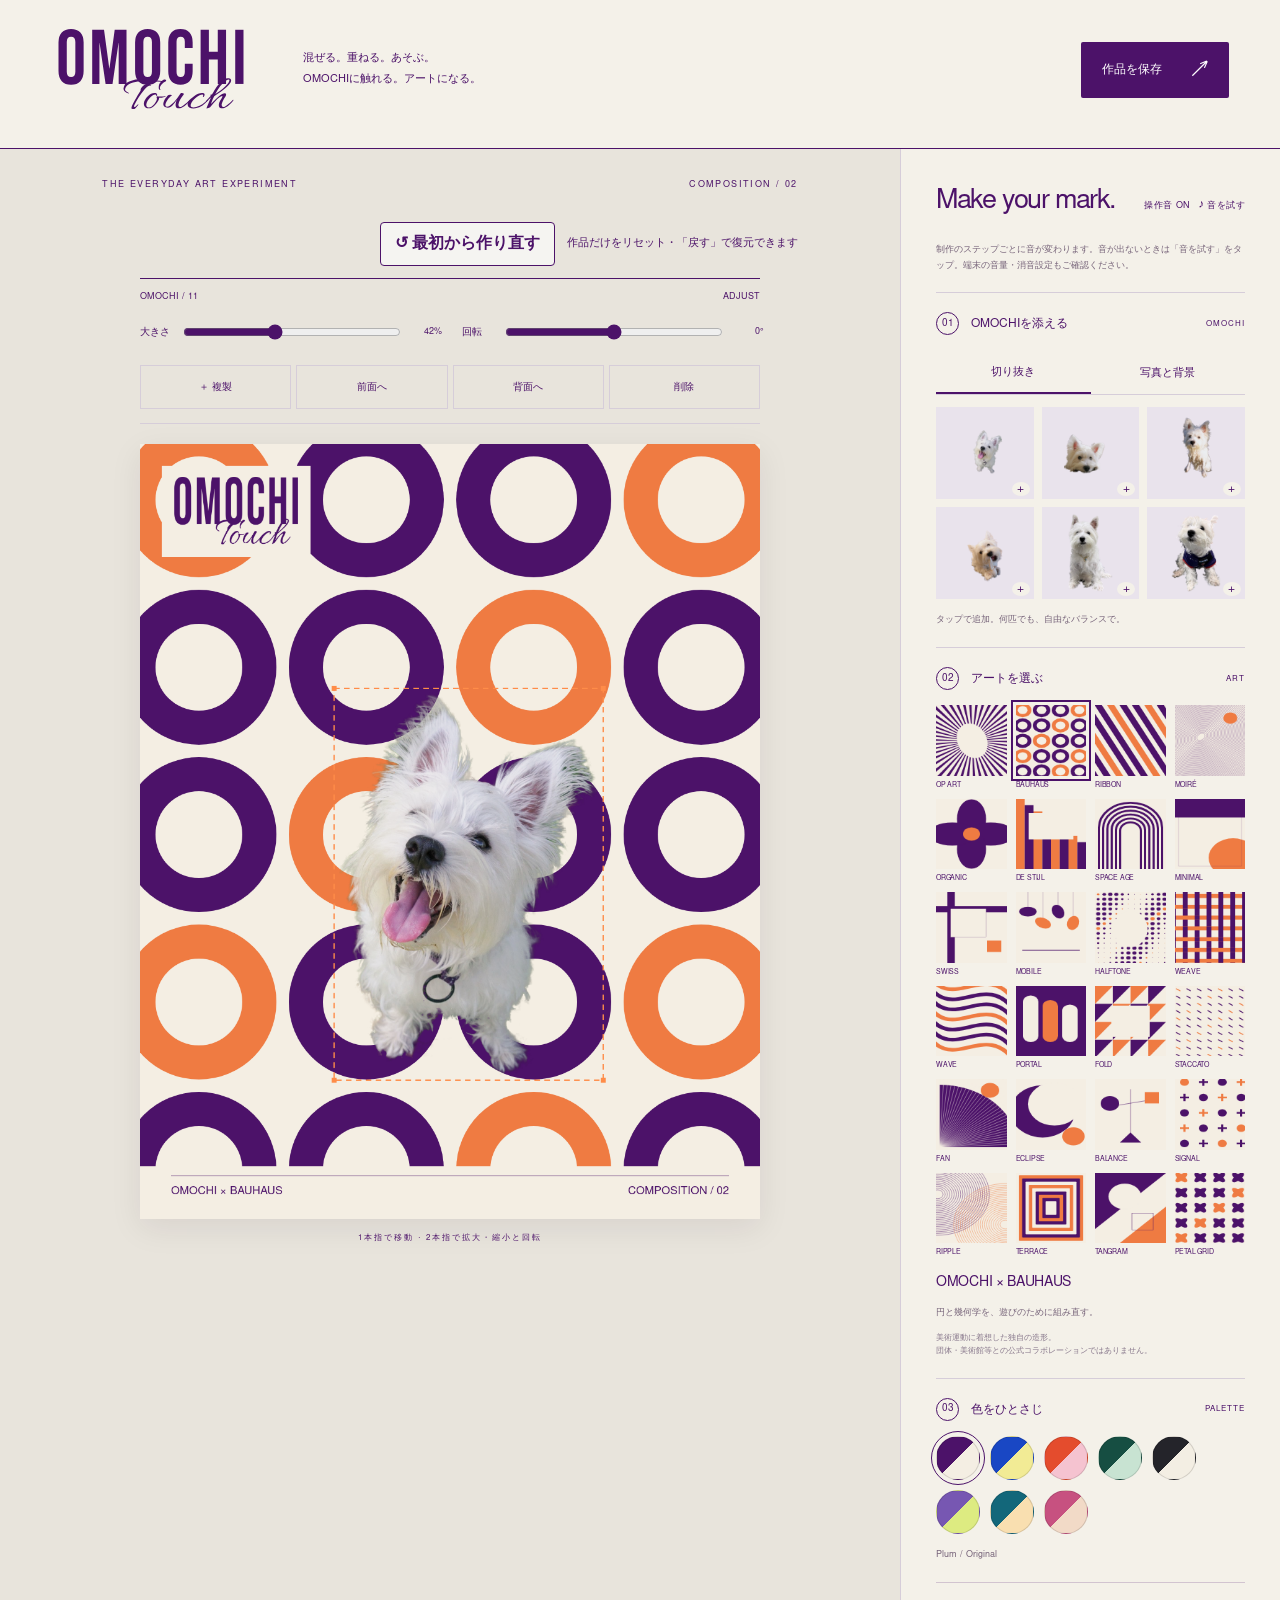
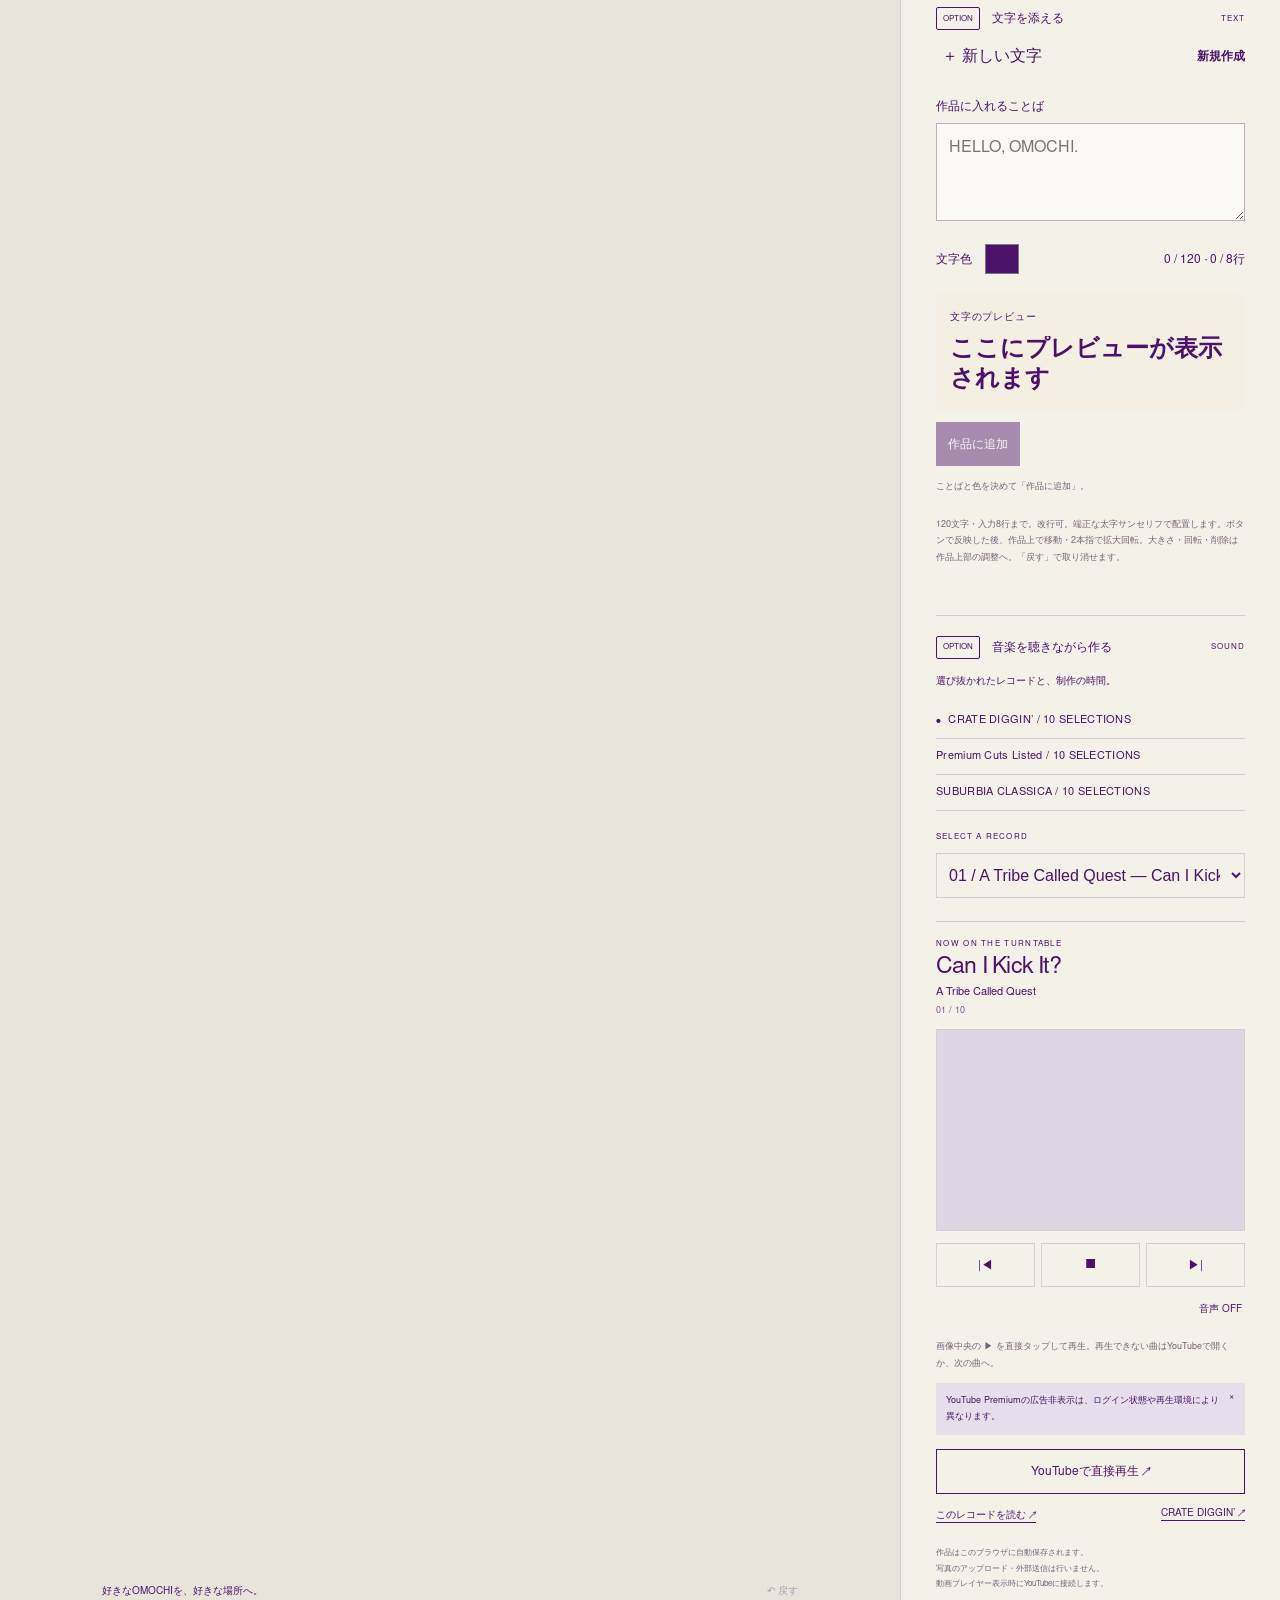
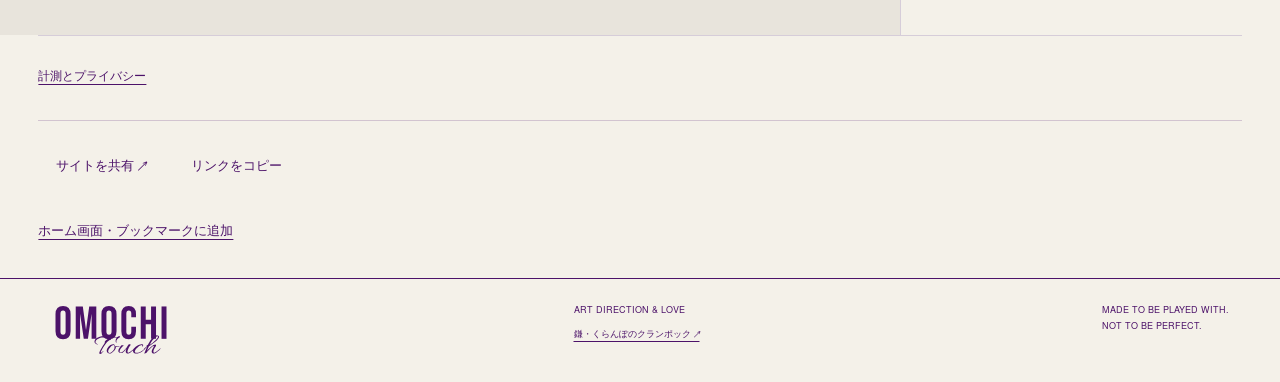
==== index.html @ 7318ca6c "Place clear start-over control above artwork" ====
<!doctype html><html lang="ja"><head><meta charset="utf-8"><meta name="viewport" content="width=device-width,initial-scale=1,viewport-fit=cover"><meta name="theme-color" content="#4c1269"><title>OMOCHI TOUCH — Art Playground</title><link rel="stylesheet" href="style.css?v=20261029-13"><meta http-equiv="Content-Security-Policy" content="default-src 'self'; script-src 'self' https://www.googletagmanager.com 'sha256-NSGlzN2W3Wq0DNOh8aGBcByuylBwPAxn8Xz3Bgryjug='; style-src 'self' 'unsafe-inline'; img-src 'self' data: blob: https://*.google-analytics.com https://*.googletagmanager.com; font-src 'self'; frame-src https://www.youtube-nocookie.com https://www.youtube.com; connect-src 'self' https://*.google-analytics.com https://*.analytics.google.com https://*.googletagmanager.com; object-src 'none'; base-uri 'self'; form-action 'none'"><meta name="description" content="白いウェスティ、OMOCHIとつくるアート。24の造形と8つの配色、写真と音楽を自由に重ねるインタラクティブな遊び場。"><link rel="canonical" href="https://djnaoyaman.github.io/omochi-touch/"><meta name="robots" content="index,follow"><meta name="referrer" content="strict-origin-when-cross-origin"><meta property="og:type" content="website"><meta property="og:locale" content="ja_JP"><meta property="og:site_name" content="OMOCHI TOUCH"><meta property="og:title" content="OMOCHI TOUCH — 写真と色と音で遊ぶ"><meta property="og:description" content="白いウェスティ、OMOCHIとつくるアート。24の造形と8つの配色、写真と音楽を自由に重ねるインタラクティブな遊び場。"><meta property="og:url" content="https://djnaoyaman.github.io/omochi-touch/"><meta property="og:image" content="https://djnaoyaman.github.io/omochi-touch/assets/ogp-wordmark.png"><meta property="og:image:width" content="1200"><meta property="og:image:height" content="630"><meta property="og:image:type" content="image/png"><meta property="og:image:alt" content="紫のアートと白いウェスティOMOCHI。OMOCHI TOUCH"><meta name="twitter:card" content="summary_large_image"><meta name="twitter:title" content="OMOCHI TOUCH"><meta name="twitter:description" content="白いウェスティ、OMOCHIとつくるアート。24の造形と8つの配色、写真と音楽を自由に重ねるインタラクティブな遊び場。"><meta name="twitter:image" content="https://djnaoyaman.github.io/omochi-touch/assets/ogp-wordmark.png"><meta name="twitter:image:alt" content="紫のアートと白いウェスティOMOCHI"><link rel="icon" href="assets/favicon.ico" sizes="any"><link rel="icon" href="assets/favicon.svg" type="image/svg+xml"><link rel="icon" href="assets/icon-32.png" sizes="32x32" type="image/png"><link rel="apple-touch-icon" href="assets/apple-touch-icon.png" sizes="180x180"><link rel="mask-icon" href="assets/safari-pinned-tab.svg" color="#4c1269"><link rel="manifest" href="site.webmanifest"><meta name="apple-mobile-web-app-title" content="OMOCHI"><link rel="stylesheet" href="launch.css?v=20261029-9"><script type="application/ld+json">{"@context": "https://schema.org", "@type": "WebApplication", "name": "OMOCHI TOUCH", "url": "https://djnaoyaman.github.io/omochi-touch/", "description": "白いウェスティ、OMOCHIとつくるアート。24の造形と8つの配色、写真と音楽を自由に重ねるインタラクティブな遊び場。", "applicationCategory": "DesignApplication", "operatingSystem": "Any", "inLanguage": "ja", "creator": {"@type": "Organization", "name": "鎌・くらんぽのクランポック", "url": "https://djnaoyaman.github.io/kuranpo/"}}</script></head><body><a class="skip-link" href="#main">作品づくりへ進む</a><header><a class="brand" href="./" aria-label="OMOCHI TOUCH ホーム"><img src="assets/omochi-touch-header-purple.svg" width="640" height="294" alt="OMOCHI TOUCH"></a><p class="intro"><span>混ぜる。重ねる。あそぶ。</span><br><span>OMOCHIに触れる。</span><span>アートになる。</span></p><button id="export" class="export">作品を保存 <span>↗</span></button></header><main id="main" tabindex="-1"><section class="gallery" aria-label="作品キャンバス"><div class="caption"><span>THE EVERYDAY ART EXPERIMENT</span><span id="edition">COMPOSITION / 01</span></div><div class="reset-tools"><button id="reset" aria-describedby="resetHint">↺ 最初から作り直す</button><span id="resetHint">作品だけをリセット・「戻す」で復元できます</span></div><section class="edit" aria-label="選択した写真の調整"><div class="edit-title"><span id="selectedName">OMOCHI / 01</span><span>ADJUST</span></div><label>大きさ<input id="size" type="range" min="80" max="900" step="5"><output id="sizeVal"></output></label><label>回転<input id="rotation" type="range" min="-180" max="180" step="1"><output id="rotationVal"></output></label><div class="actions"><button id="duplicate">＋ 複製</button><button id="front">前面へ</button><button id="back">背面へ</button><button id="delete">削除</button></div></section><div class="canvas-wrap"><canvas id="art" width="1000" height="1250" tabindex="0" aria-label="作品。写真・文字を1本指で移動、2本指で拡大・縮小と回転。左端用の顔パーツは回転できません。選択した写真・文字は矢印キーで移動できます。"></canvas><div class="canvas-note">1本指で移動 · 2本指で拡大・縮小と回転</div></div><div class="workbar"><span id="status" role="status" aria-live="polite">好きなOMOCHIを、好きな場所へ。</span><button id="undo" title="ひとつ戻す">↶ 戻す</button></div></section><aside><div class="panel-head"><h1>Make your mark.</h1><div class="sound-tools"><button id="sfxToggle" class="sound-toggle" aria-pressed="true">操作音 ON</button><button id="sfxTest" class="sound-toggle">♪ 音を試す</button></div></div><p id="sfxStatus" class="sfx-status" role="status">制作のステップごとに音が変わります。音が出ないときは「音を試す」をタップ。端末の音量・消音設定もご確認ください。</p><section class="ingredient"><h2><b>01</b> OMOCHIを添える <small>OMOCHI</small></h2><div class="tabs" role="group" aria-label="写真の種類"><button data-mode="cut" aria-pressed="true">切り抜き</button><button data-mode="photo" aria-pressed="false">写真と背景</button></div><div id="photos" class="photos"></div><p class="subtle">タップで追加。何匹でも、自由なバランスで。</p></section><section class="ingredient"><h2><b>02</b> アートを選ぶ <small>ART</small></h2><div id="patterns" class="patterns"></div><h3 id="seriesName" class="series-name">OMOCHI × BAUHAUS</h3><p id="seriesNote" class="subtle"></p><p class="art-note">美術運動に着想した独自の造形。<br>団体・美術館等との公式コラボレーションではありません。</p></section><section class="ingredient"><h2><b>03</b> 色をひとさじ <small>PALETTE</small></h2><div id="palettes" class="palettes"></div><p id="paletteName" class="subtle"></p></section><section class="text-tools" aria-label="文字の追加と編集"><h2><b>OPTION</b> 文字を添える <small>TEXT</small></h2><div class="text-toolbar"><button id="newText">＋ 新しい文字</button><span id="textMode" role="status">新規作成</span></div><div id="textLayers" class="text-layers" aria-label="作品内の文字"></div><label for="textEntry" id="textLabel">作品に入れることば</label><textarea id="textEntry" rows="3" maxlength="120" placeholder="HELLO, OMOCHI." aria-describedby="textHelp textCount"></textarea><div class="text-row"><label for="textColor">文字色</label><input id="textColor" type="color" value="#4c1269"><span id="textCount">0 / 120</span></div><div class="text-preview-wrap"><span>文字のプレビュー</span><div id="textPreview" class="text-preview" aria-hidden="true">ここにプレビューが表示されます</div></div><div class="text-row text-commit"><button id="addText">作品に追加</button><button id="applyText" hidden disabled>変更を反映</button><button id="discardText" hidden>編集を戻す</button></div><p id="textDraftStatus" class="subtle" role="status"></p><p id="textHelp" class="subtle">120文字・入力8行まで。改行可。端正な太字サンセリフで配置します。ボタンで反映した後、作品上で移動・2本指で拡大回転。大きさ・回転・削除は作品上部の調整へ。「戻す」で取り消せます。</p></section><section class="sound"><h2><b>OPTION</b> 音楽を聴きながら作る <small>SOUND</small></h2><p class="sound-intro">選び抜かれたレコードと、制作の時間。</p><div id="musicSites" class="music-sites"></div><label class="track-label" for="track">SELECT A RECORD</label><select id="track"></select><div class="record-now"><span>NOW ON THE TURNTABLE</span><strong id="musicTitle"></strong><span id="musicArtist"></span><small id="musicPosition"></small></div><div id="player" aria-label="YouTube動画プレイヤー"></div><div class="music-actions" role="group" aria-label="音楽の操作"><button id="prevTrack" aria-label="前の曲" title="前の曲">|◀</button><button id="stopTrack" disabled aria-label="停止">■</button><button id="playTrack" hidden>動画へ ↑</button><button id="nextTrack" aria-label="次の曲" title="次の曲">▶|</button><button id="muteTrack" disabled aria-pressed="false">音声 OFF</button></div><p id="musicStatus" role="status" class="subtle">画像中央の ▶ をタップして再生。</p><p id="premiumNote" class="premium-note" hidden>YouTube Premiumの広告非表示は、ログイン状態や再生環境により異なります。<button id="dismissNote" aria-label="お知らせを閉じる">×</button></p><p class="youtube-direct"><a id="youtubeLink" target="_blank" rel="noopener">YouTubeで直接再生 ↗</a></p><div class="music-links"><a id="recordLink" target="_blank" rel="noopener">このレコードを読む ↗</a><a id="siteLink" target="_blank" rel="noopener">サイトへ ↗</a></div></section><p class="privacy">作品はこのブラウザに自動保存されます。<br>写真のアップロード・外部送信は行いません。<br>動画プレイヤー表示時にYouTubeに接続します。</p></aside></main><details class="analytics-choice"><summary>計測とプライバシー</summary><p>サイト改善のため、Google Analyticsでページ閲覧や機能の利用状況を計測できます（任意）。写真・作品画像・入力した文字・配置情報は送信しません。許可しなくてもすべての制作機能を使えます。</p><p>許可した場合はGoogleに利用状況や端末等の情報が送信され、Cookieが使われます。広告向けの連携は無効にしています。ここからいつでも変更できます。<a href="https://policies.google.com/privacy" target="_blank" rel="noopener">Googleのプライバシーポリシー ↗</a></p><div><button id="allowAnalytics">計測を許可する</button><button id="denyAnalytics">計測を許可しない</button></div><p id="analyticsStatus" role="status">アクセス計測 OFF（未選択）</p></details><section class="site-utility" aria-label="サイトの共有と使い方"><div><button id="shareSite">サイトを共有 ↗</button><button id="copySite">リンクをコピー</button></div><p id="shareStatus" role="status"></p><details><summary>ホーム画面・ブックマークに追加</summary><img class="guide-wordmark" src="assets/omochi-touch-header-purple.svg" width="640" height="294" alt="OMOCHI TOUCH"><p>iPhone・iPadのSafariでは共有メニューから「ホーム画面に追加」。Androidではブラウザのメニューから「ホーム画面に追加」を選べます。表示されない場合はブックマークをご利用ください。パソコンは⌘D / Ctrl+Dで登録できます。</p><p>作品の配置はこのブラウザに保存されます。別端末への同期やオフライン再生には対応していません。完成した作品は「作品を保存」からPNGに。音楽は画像に含まれません。</p></details></section><button id="backTop" class="back-top" hidden aria-label="ページの先頭へ">↑ TOP</button><noscript><p>このアートの遊び場にはJavaScriptが必要です。ブラウザの設定をご確認ください。</p></noscript><footer><span><img class="footer-wordmark" src="assets/omochi-touch-header-purple.svg" width="640" height="294" alt="OMOCHI TOUCH"></span><span>ART DIRECTION & LOVE<br><a href="https://djnaoyaman.github.io/kuranpo/" target="_blank" rel="noopener" class="credit-link">鎌・くらんぽのクランポック ↗</a></span><span>MADE TO BE PLAYED WITH.<br>NOT TO BE PERFECT.</span></footer><dialog id="downloadDialog"><button id="closeDialog" class="close" aria-label="閉じる">×</button><h2>Your little masterpiece.</h2><p id="exportStatus" role="status">画像を長押しして保存、または下のボタンから。</p><img id="exportImage" alt="完成したOMOCHIの作品"><a id="downloadLink" download="OMOCHI-TOUCH.png" class="export">PNGをダウンロード ↗</a><button id="shareImage" hidden>画像を共有・保存 ↗</button><a id="openImage" target="_blank" rel="noopener">画像だけを開く ↗</a></dialog><script src="assets.js?v=20261029-11"></script><script src="app.js?v=20261029-12"></script><script src="music-data.js?v=20261029-5"></script><script src="music.js?v=20261029-5"></script><script src="sound.js?v=20261029-9"></script><script src="launch.js?v=20261029-6"></script><script src="analytics.js?v=20261029-9"></script></body></html>
---- style.css ----
:root{--ink:#4c1269;--paper:#f4f1e9;--line:#d6cdd9}*{box-sizing:border-box}body{margin:0;background:var(--paper);color:var(--ink);font-family:Helvetica,Arial,'Noto Sans',sans-serif}button,a,input{-webkit-tap-highlight-color:transparent}button{font:inherit;color:inherit;cursor:pointer;border:0;background:none}button:focus-visible,a:focus-visible,canvas:focus-visible{outline:3px solid #e97930;outline-offset:4px}header{display:flex;align-items:center;gap:32px;padding:32px 4vw;border-bottom:1px solid var(--ink)}.brand{position:relative;font-size:clamp(28px,3.6vw,52px);line-height:.86;font-weight:700;letter-spacing:-2.5px;text-decoration:none;color:inherit}.brand span{font-weight:400}.brand i{position:absolute;font-size:12px;right:-17px;top:0;letter-spacing:0;font-style:normal}.intro{font-size:11px;line-height:1.9;margin-left:25px}.export{margin-left:auto;display:inline-flex;align-items:center;gap:30px;background:var(--ink);color:#fff;padding:15px 21px;border-radius:2px;font-size:12px;text-decoration:none}.export span{font-size:22px}main{display:grid;grid-template-columns:minmax(0,1fr) 340px;max-width:1600px;margin:auto;min-height:780px}.gallery{padding:30px 5vw 22px;min-width:0;background:#e8e4dc}.caption{display:flex;justify-content:space-between;font-size:9px;letter-spacing:1.4px;margin-bottom:20px}.canvas-wrap{max-width:620px;margin:0 auto;position:relative}canvas{display:block;width:100%;height:auto;box-shadow:0 9px 30px #24122b14;touch-action:none}.canvas-note{font-size:8px;letter-spacing:2px;margin-top:13px;text-align:center}.workbar{display:flex;align-items:center;gap:14px;margin-top:20px;font-size:10px;min-height:40px}.workbar span{margin-right:auto}.workbar button{padding:10px 0;white-space:nowrap}aside{padding:28px 25px;border-left:1px solid var(--line)}.panel-head{display:flex;align-items:baseline;justify-content:space-between;margin-bottom:26px}.panel-head h1{font-size:30px;letter-spacing:-1.4px;font-weight:400;margin:0}.panel-head span{font-size:9px}.ingredient{border-top:1px solid var(--line);padding:19px 0}h2{font-size:12px;font-weight:400;margin:0 0 15px;display:flex;align-items:center;gap:12px}h2 b{font-size:10px;border:1px solid var(--ink);border-radius:50%;width:23px;height:23px;display:grid;place-items:center;font-weight:400}h2 small{font-size:8px;letter-spacing:1px;margin-left:auto}.patterns{display:grid;grid-template-columns:repeat(4,1fr);gap:9px}.pattern{padding:0;text-align:left;font-size:8px}.pattern canvas{box-shadow:none;aspect-ratio:1}.pattern span{display:block;margin-top:6px}.pattern[aria-pressed=true] canvas{outline:2px solid var(--ink);outline-offset:3px}.palettes{display:flex;gap:10px;flex-wrap:wrap}.palette{height:31px;width:31px;border-radius:50%;border:1px solid #0002}.palette[aria-pressed=true]{outline:1px solid var(--ink);outline-offset:4px}.subtle{font-size:9px;line-height:1.8;margin:13px 0 0;color:#766379}.tabs{display:flex;border-bottom:1px solid var(--line);margin-bottom:12px}.tabs button{flex:1;font-size:11px;padding:10px 4px}.tabs button[aria-pressed=true]{border-bottom:2px solid var(--ink)}.photos{display:grid;grid-template-columns:repeat(3,1fr);gap:8px}.photo{background:#e9e3ec;position:relative;height:92px;padding:7px}.photo img{width:100%;height:100%;object-fit:contain;pointer-events:none}.photo span{position:absolute;right:4px;bottom:3px;background:var(--paper);font-size:12px;width:18px;border-radius:50%}.edit{border-top:1px solid var(--ink);padding-top:17px}.edit-title{display:flex;justify-content:space-between;font-size:9px;margin-bottom:18px}.edit label{display:flex;align-items:center;gap:10px;font-size:10px;margin:15px 0}.edit input{min-width:0;width:100%;accent-color:var(--ink)}.edit output{width:36px;text-align:right;font-size:9px}.actions{display:grid;grid-template-columns:repeat(4,1fr);gap:5px}.actions button{border:1px solid var(--line);font-size:10px;padding:11px 0}.actions button:hover{background:var(--ink);color:white}button:disabled{opacity:.35;cursor:default}.privacy{font-size:8px;line-height:1.9;margin-top:24px;color:#766379}footer{border-top:1px solid var(--ink);padding:24px 4vw;display:flex;justify-content:space-between;gap:20px;font-size:9px;line-height:1.8}footer>span:first-child{font-size:16px;letter-spacing:-.7px}footer strong{font-weight:400}dialog{border:0;background:var(--paper);color:var(--ink);max-width:min(90vw,500px);max-height:90dvh;padding:25px}dialog::backdrop{background:#220530aa}dialog h2{font-size:24px;margin:10px 0}dialog p{font-size:11px}dialog img{width:100%;display:block;margin:15px 0}dialog .export{display:flex;justify-content:center}.close{float:right;font-size:24px}@media(min-width:1250px){main{grid-template-columns:minmax(0,1fr) 380px}aside{padding:35px}.gallery{padding-left:8vw;padding-right:8vw}}@media(max-width:760px){header{padding:22px 5vw;gap:18px}.intro{margin-left:8px;font-size:9px}.export{padding:11px 12px;gap:13px;font-size:10px}.export span{font-size:17px}main{display:block}.gallery{padding:20px 6vw 13px}.canvas-wrap{max-width:470px}.caption{font-size:7px;letter-spacing:.7px;margin-bottom:14px}aside{padding:25px 6vw;border-left:0}.panel-head{margin-bottom:18px}.ingredient{padding:17px 0}.patterns{grid-template-columns:repeat(8,1fr);gap:8px}.pattern span{font-size:7px}.photos{grid-template-columns:repeat(6,1fr)}.photo{height:80px}.workbar{font-size:9px;gap:12px}.privacy{text-align:center}footer{padding:20px 6vw;flex-wrap:wrap}footer>span:last-child{display:none}}@media(max-width:390px){.intro{display:none}.patterns{grid-template-columns:repeat(4,1fr)}.photos{grid-template-columns:repeat(3,1fr)}.photo{height:88px}.workbar span{max-width:120px}.brand{font-size:34px}}@media(prefers-reduced-motion:reduce){*{scroll-behavior:auto!important;transition:none!important}}
.sound{border-top:1px solid var(--line);margin-top:25px;padding-top:20px}.sound-intro{font-size:10px}.music-sites{display:flex;flex-direction:column;gap:0;margin:15px 0}.music-sites button{text-align:left;padding:11px 0;font-size:11px;border-bottom:1px solid var(--line);letter-spacing:.3px}.music-sites button[aria-pressed=true]:before{content:'●';font-size:8px;margin-right:7px}.track-label{font-size:8px;letter-spacing:1.2px}#track{width:100%;padding:12px 8px;margin:8px 0;background:var(--paper);color:var(--ink);border:1px solid var(--line);font-size:11px}.music-actions{display:flex;gap:8px}.music-actions button{border:1px solid var(--line);padding:11px 8px;font-size:10px}.music-actions button:first-child{background:var(--ink);color:white;flex:1}#player:not(:empty){margin-top:12px}#player iframe{width:100%;aspect-ratio:16/9;min-height:200px;border:0}.music-links{display:flex;justify-content:space-between;gap:10px;font-size:10px;margin-top:14px}.music-links a{color:inherit;text-underline-offset:4px}.premium-note{position:relative;font-size:9px;line-height:1.8;padding:10px 25px 10px 10px;background:#e6dfeb}.premium-note button{position:absolute;right:5px;top:5px}
.brand{font-size:23px;line-height:1;letter-spacing:-1px}.brand span{font-size:48px;font-weight:700;letter-spacing:-3px}.brand i{right:-15px}.intro{margin-left:20px}@media(max-width:760px){.brand{font-size:16px}.brand span{font-size:35px}.intro{font-size:8px;margin-left:5px}}
@media(min-width:761px){.canvas-wrap{position:sticky;top:25px}.gallery{display:flex;flex-direction:column}.workbar{margin-top:auto;padding-top:25px}.caption{flex-shrink:0}}@media(max-height:600px) and (min-width:761px){.canvas-wrap{position:relative;top:auto}}@media(max-width:760px) and (orientation:landscape){.canvas-wrap{max-width:340px}}
@font-face{font-family:Nimbus;src:url('assets/NimbusSans-Regular.otf') format('opentype');font-display:swap}@font-face{font-family:Nimbus;src:url('assets/NimbusSans-Bold.otf') format('opentype');font-weight:700;font-display:swap}body{font-family:Nimbus,Helvetica,Arial,sans-serif}
.series-name{font-size:14px;font-weight:400;letter-spacing:-.3px;margin:18px 0 0}.art-note{font-size:8px;line-height:1.7;color:#88788c;margin:10px 0 0}.pattern span{font-size:7px;letter-spacing:-.2px;white-space:nowrap}
.sound-toggle{font-size:9px;padding:9px 0 9px 10px;white-space:nowrap;letter-spacing:.4px}
.gallery>.edit{width:100%;max-width:620px;margin:0 auto 20px;padding:12px 0 14px;border-top:1px solid var(--ink);border-bottom:1px solid var(--line);display:grid;grid-template-columns:1fr 1fr;gap:7px 24px}.gallery>.edit .edit-title{grid-column:1/-1;margin:0 0 2px}.gallery>.edit label{display:grid;grid-template-columns:34px minmax(0,1fr) 32px;margin:4px 0;gap:7px}.gallery>.edit .actions{grid-column:1/-1;margin-top:5px}.gallery>.edit .actions button{padding:9px 0}.youtube-direct{margin:14px 0}.youtube-direct a{display:block;text-align:center;border:1px solid var(--ink);padding:13px 10px;color:var(--ink);font-size:12px;text-decoration:none}#player iframe{display:block;min-width:200px;min-height:200px}#player{scroll-margin:20px}.music-actions button:first-child{font-size:10px}@media(max-width:390px){.gallery>.edit{gap:7px 12px}.gallery>.edit label{grid-template-columns:29px minmax(0,1fr) 26px;gap:4px;font-size:9px}}@media(min-width:761px){.gallery>.edit{flex-shrink:0}}
.record-now{padding:17px 0 13px;display:flex;flex-direction:column;gap:6px;border-top:1px solid var(--line);margin-top:15px}.record-now>span:first-child{font-size:8px;letter-spacing:1.3px}.record-now strong{font-size:23px;line-height:1.1;letter-spacing:-.8px;font-weight:400}.record-now #musicArtist{font-size:11px}.record-now small{font-size:9px;opacity:.7}#player{min-height:200px;background:#ded6e2;border:1px solid var(--line);display:grid;place-items:center}#player:empty::before{content:'SELECT A RECORD. TOUCH PLAY.';font-size:9px;letter-spacing:1px;color:var(--ink)}#player:not(:empty){margin-top:0}.music-actions{display:grid;grid-template-columns:40px 40px minmax(80px,1fr) 40px;gap:6px;margin-top:12px}.music-actions button{min-height:44px;padding:8px 3px;font-size:12px;background:transparent;color:var(--ink);border:1px solid var(--line)}.music-actions button:first-child{font-size:12px;background:transparent;color:var(--ink)}.music-actions #playTrack{background:var(--ink);color:var(--paper);font-size:11px}.music-actions #muteTrack{grid-column:1/-1;min-height:32px;font-size:10px;border:0;text-align:right}.sound #track{font-size:16px}.sound #musicStatus{min-height:36px;line-height:1.9}
.credit-link{display:inline-block;color:inherit;text-underline-offset:4px;padding:8px 0;min-height:32px}.credit-link:hover{text-decoration-thickness:2px}
.sound-tools{display:flex;gap:8px;align-items:center}.sound-tools .sound-toggle{padding:9px 0;font-size:9px}.sfx-status{font-size:9px;line-height:1.8;color:#766379;margin:-12px 0 18px}.panel-head h1{font-size:27px}
.music-actions:has(#playTrack[hidden]){grid-template-columns:repeat(3,minmax(0,1fr))}.music-actions #playTrack[hidden]{display:none}

/* Focused, explicit text editing: drafts do not change artwork until applied. */
.text-toolbar{display:flex;align-items:center;justify-content:space-between;gap:12px;margin:12px 0}.text-toolbar span{font-size:12px;font-weight:bold}.text-layers{display:flex;gap:6px;flex-wrap:wrap;margin:8px 0 16px}.text-layers button{max-width:100%;overflow:hidden;text-overflow:ellipsis;white-space:nowrap;font-size:12px}.text-layers button[aria-pressed="true"]{background:#4c1269;color:white}.text-tools textarea{font-size:16px;min-height:100px}.text-preview-wrap{padding:14px;background:#f4eee3;border-radius:4px;margin:12px 0}.text-preview-wrap>span{font-size:10px;letter-spacing:.08em}.text-preview{font-family:Nimbus,Helvetica,'Hiragino Kaku Gothic ProN','Yu Gothic','Noto Sans CJK JP',sans-serif;font-weight:bold;font-size:24px;white-space:pre-wrap;overflow-wrap:anywhere;line-height:1.25;min-height:48px;margin-top:10px;max-height:240px;overflow:auto}.text-commit button{min-height:44px;white-space:nowrap}.text-commit #addText,.text-commit #applyText{background:#4c1269;color:#fff}.text-tools [hidden]{display:none!important}#textCount{margin-left:auto;font-size:12px}#textDraftStatus{min-height:2.8em}.text-tools button:disabled{opacity:.45}

.reset-tools{display:flex;align-items:center;justify-content:flex-end;gap:12px;padding:12px 0}.reset-tools button{border:1px solid #4c1269;border-radius:4px;padding:10px 14px;min-height:44px;font-weight:bold;white-space:nowrap;background:#fff9}.reset-tools span{font-size:11px;line-height:1.5}@media(max-width:600px){.reset-tools{align-items:flex-start;flex-direction:column;gap:5px}.reset-tools button{width:100%}.reset-tools span{width:100%;text-align:center}}
---- launch.css ----
.skip-link{position:fixed;left:12px;top:-100px;z-index:100;background:#4c1269;color:white;padding:14px}.skip-link:focus{top:12px}.site-utility{margin:0 3vw;padding:24px 0;border-top:1px solid #4c126933;font-size:13px}.site-utility button,.site-utility summary{min-height:44px}.site-utility button{padding:10px 18px;margin:0 8px 8px 0}.site-utility summary{cursor:pointer;display:flex;align-items:center;text-decoration:underline;text-underline-offset:4px}.site-utility p{max-width:680px;line-height:1.8;overflow-wrap:anywhere}.back-top{position:fixed;right:max(16px,env(safe-area-inset-right));bottom:max(16px,env(safe-area-inset-bottom));z-index:10;background:#4c1269;color:#fff;padding:12px;min-height:44px;box-shadow:0 2px 12px #0002}footer{padding-bottom:max(24px,env(safe-area-inset-bottom))}header{padding-top:max(24px,env(safe-area-inset-top))}.actions button,.tabs button,.workbar button,.sound-toggle,.music-actions button{min-height:44px}input[type=range]{min-height:30px}.palette{min-height:44px;min-width:44px}@media(max-width:400px){.panel-head{flex-wrap:wrap;gap:12px}.sound-tools{flex-wrap:wrap}.site-utility{margin:0 16px}}@media(prefers-reduced-motion:reduce){*{scroll-behavior:auto!important;transition:none!important}}@media print{header,aside,.edit,.workbar,.site-utility,footer,.back-top{display:none!important}main,.gallery{display:block!important;width:100%!important}}

.text-tools{padding:24px 0;border-top:1px solid #4c126933}.text-tools>label{display:block;font-size:12px;margin:18px 0 8px}.text-tools textarea{box-sizing:border-box;width:100%;resize:vertical;min-height:90px;padding:12px;font:16px/1.5 Nimbus,Helvetica,Arial,sans-serif;background:#fff9;border:1px solid #4c126955;border-radius:0;color:#4c1269}.text-row{display:flex;flex-wrap:wrap;align-items:center;gap:8px;margin-top:10px}.text-row label{font-size:12px}.text-row input[type=color]{width:44px;height:44px;border:0;padding:3px;background:transparent}.text-row button,#shareImage,#openImage{min-height:44px;padding:12px;font-size:12px}#openImage{display:inline-flex;align-items:center;color:#4c1269}#exportStatus{line-height:1.7}#downloadDialog img{touch-action:auto;-webkit-touch-callout:default}

.intro span{display:inline-block;white-space:nowrap}header>.export{white-space:nowrap;flex-shrink:0}.text-tools h2 b,.sound h2 b{width:auto;min-width:23px;padding:0 6px;border-radius:2px;flex-shrink:0;font-size:8px}.sfx-choice{display:flex;gap:12px;align-items:center;font-size:11px;margin:8px 0}.sfx-choice select{min-height:44px;min-width:0;padding:8px;color:var(--ink);background:transparent;border:1px solid var(--line);font:inherit}.panel-head{flex-wrap:wrap;gap:12px}@media(max-width:760px){header{display:grid;grid-template-columns:minmax(0,1fr) auto;grid-template-areas:"brand save" "intro intro";gap:16px 20px;padding:24px max(20px,env(safe-area-inset-right)) 20px max(20px,env(safe-area-inset-left));align-items:center}.brand{grid-area:brand;justify-self:start}.intro{grid-area:intro;display:block!important;margin:0;font-size:11px;line-height:1.8}.intro br{display:none}.intro span:first-child{margin-right:12px}header>.export{grid-area:save;margin:0;font-size:12px;gap:12px;padding:14px 16px;min-height:48px}.brand span{font-size:40px}.brand{font-size:19px}}

.brand{display:block;width:200px;max-width:100%;line-height:0;letter-spacing:normal}.brand img{display:block;width:100%;height:auto}.footer-wordmark{display:block;width:120px;height:auto}.guide-wordmark{display:block;width:140px;height:auto;margin:10px 0 18px}@media(max-width:760px){.brand{width:150px;max-width:100%}}

.analytics-choice{margin:0 3vw;padding:20px 0;border-top:1px solid var(--line);font-size:12px;line-height:1.8}.analytics-choice summary{cursor:pointer;min-height:44px;display:flex;align-items:center;text-decoration:underline;text-underline-offset:4px}.analytics-choice p{max-width:680px}.analytics-choice button{min-height:44px;padding:10px 16px;border:1px solid var(--line);margin:4px 8px 4px 0}.analytics-choice button[aria-pressed=true]{background:var(--ink);color:white}.analytics-choice a{color:inherit}
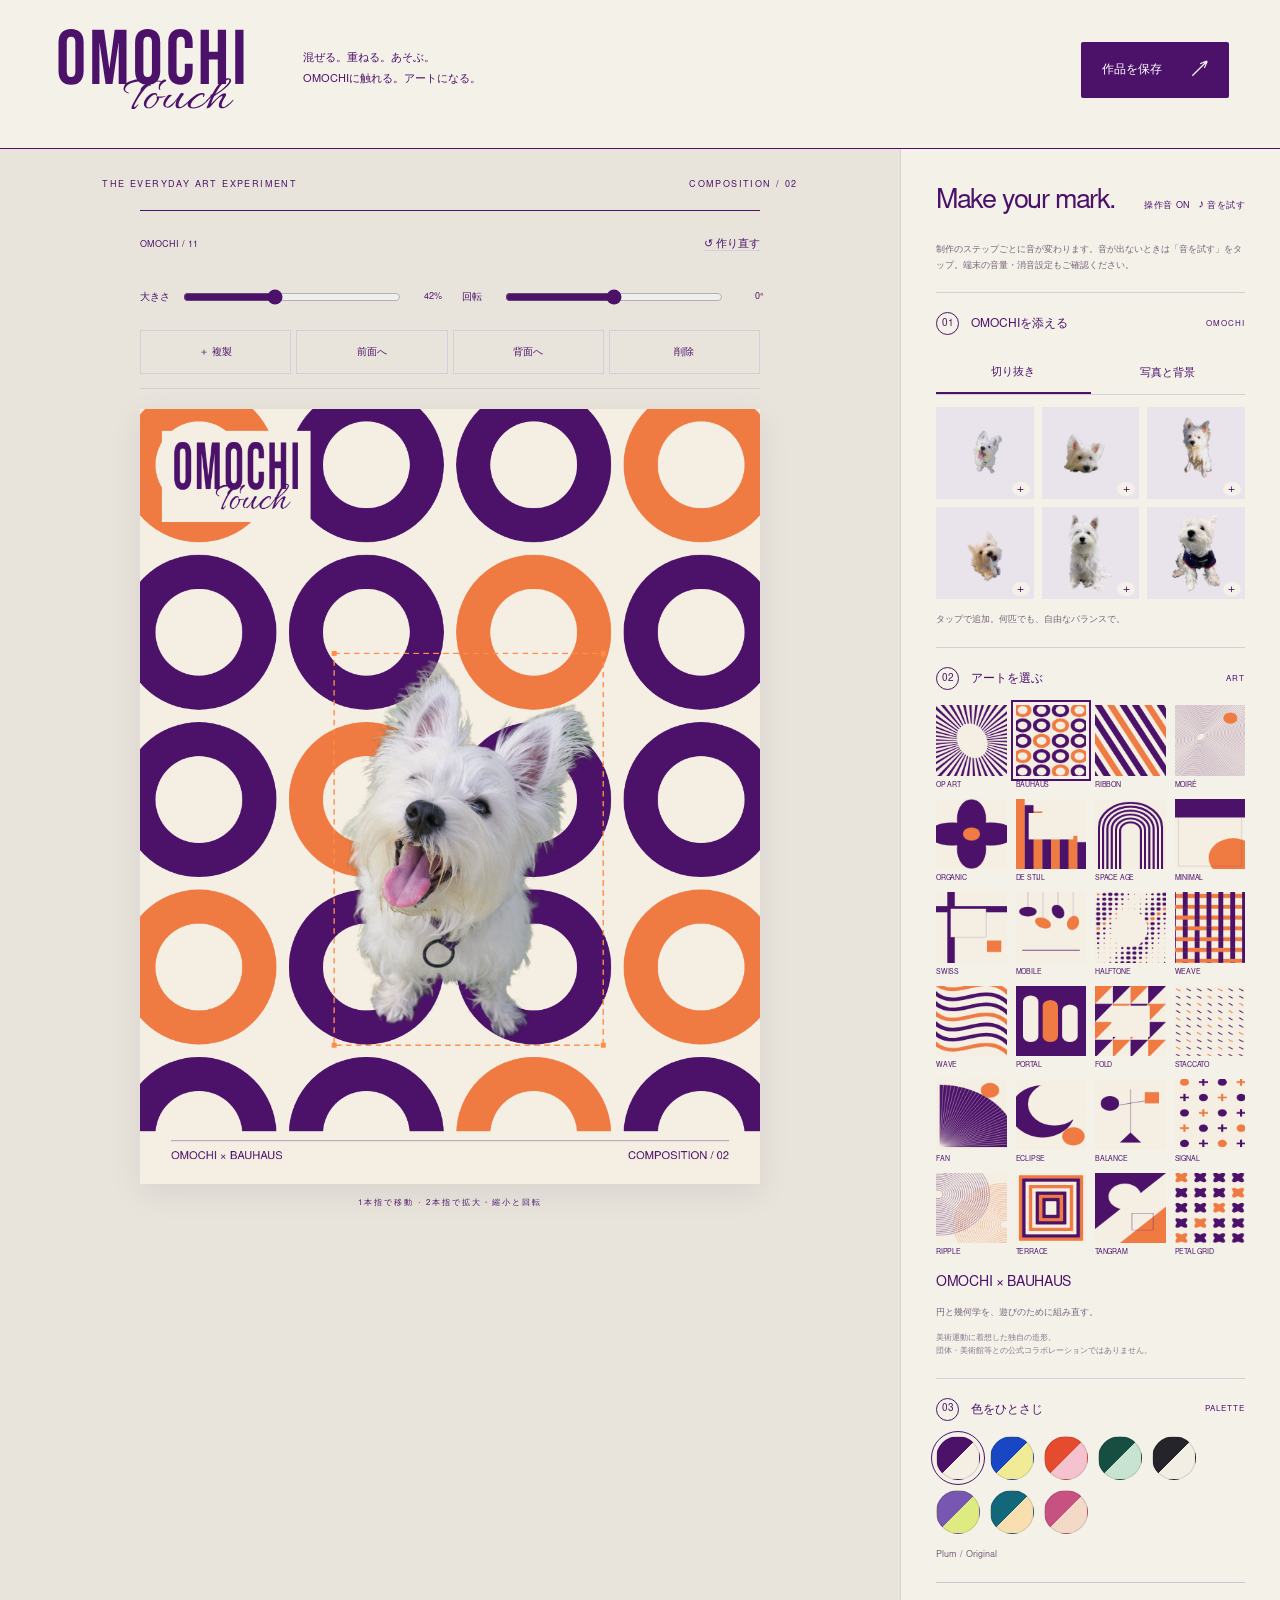
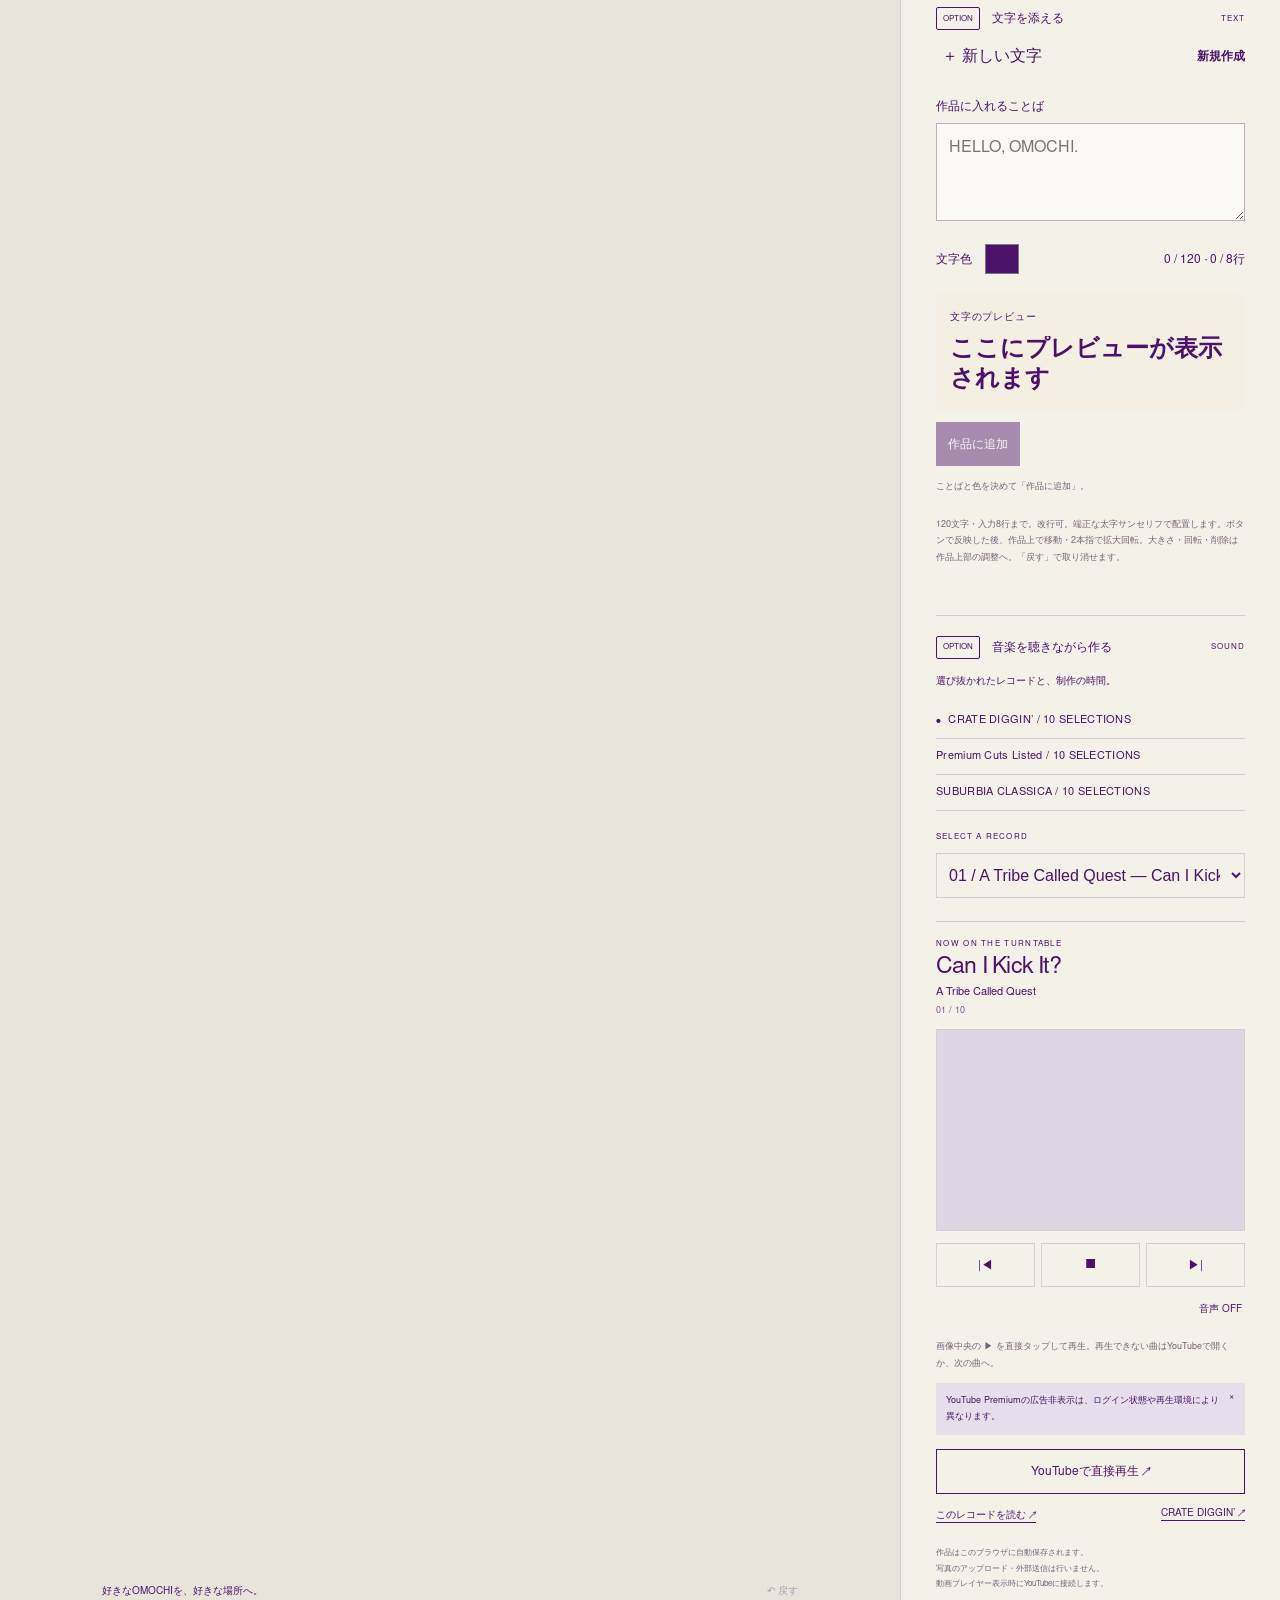
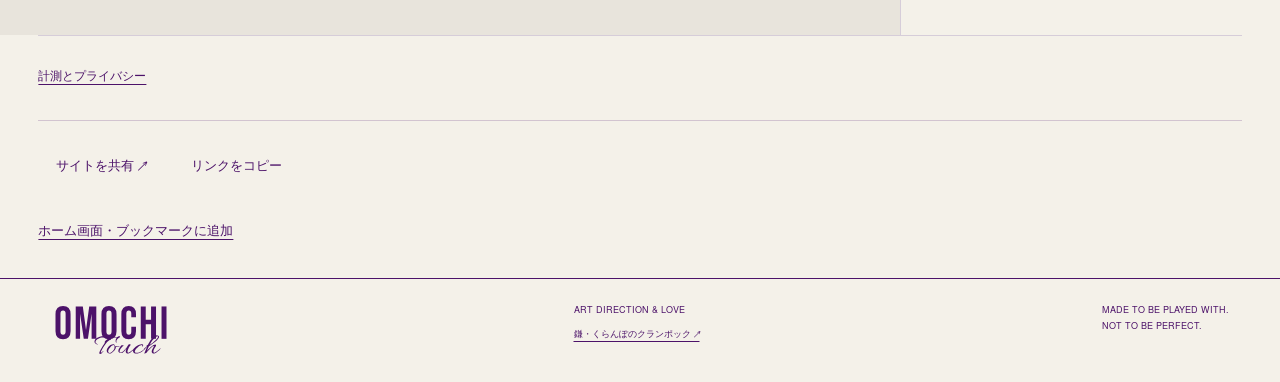
==== commit 75b0f25d: "Integrate reset into artwork controls and verify existing consent-based GA tag" ====
--- a/index.html
+++ b/index.html
@@ -1 +1 @@
-<!doctype html><html lang="ja"><head><meta charset="utf-8"><meta name="viewport" content="width=device-width,initial-scale=1,viewport-fit=cover"><meta name="theme-color" content="#4c1269"><title>OMOCHI TOUCH — Art Playground</title><link rel="stylesheet" href="style.css?v=20261029-13"><meta http-equiv="Content-Security-Policy" content="default-src 'self'; script-src 'self' https://www.googletagmanager.com 'sha256-NSGlzN2W3Wq0DNOh8aGBcByuylBwPAxn8Xz3Bgryjug='; style-src 'self' 'unsafe-inline'; img-src 'self' data: blob: https://*.google-analytics.com https://*.googletagmanager.com; font-src 'self'; frame-src https://www.youtube-nocookie.com https://www.youtube.com; connect-src 'self' https://*.google-analytics.com https://*.analytics.google.com https://*.googletagmanager.com; object-src 'none'; base-uri 'self'; form-action 'none'"><meta name="description" content="白いウェスティ、OMOCHIとつくるアート。24の造形と8つの配色、写真と音楽を自由に重ねるインタラクティブな遊び場。"><link rel="canonical" href="https://djnaoyaman.github.io/omochi-touch/"><meta name="robots" content="index,follow"><meta name="referrer" content="strict-origin-when-cross-origin"><meta property="og:type" content="website"><meta property="og:locale" content="ja_JP"><meta property="og:site_name" content="OMOCHI TOUCH"><meta property="og:title" content="OMOCHI TOUCH — 写真と色と音で遊ぶ"><meta property="og:description" content="白いウェスティ、OMOCHIとつくるアート。24の造形と8つの配色、写真と音楽を自由に重ねるインタラクティブな遊び場。"><meta property="og:url" content="https://djnaoyaman.github.io/omochi-touch/"><meta property="og:image" content="https://djnaoyaman.github.io/omochi-touch/assets/ogp-wordmark.png"><meta property="og:image:width" content="1200"><meta property="og:image:height" content="630"><meta property="og:image:type" content="image/png"><meta property="og:image:alt" content="紫のアートと白いウェスティOMOCHI。OMOCHI TOUCH"><meta name="twitter:card" content="summary_large_image"><meta name="twitter:title" content="OMOCHI TOUCH"><meta name="twitter:description" content="白いウェスティ、OMOCHIとつくるアート。24の造形と8つの配色、写真と音楽を自由に重ねるインタラクティブな遊び場。"><meta name="twitter:image" content="https://djnaoyaman.github.io/omochi-touch/assets/ogp-wordmark.png"><meta name="twitter:image:alt" content="紫のアートと白いウェスティOMOCHI"><link rel="icon" href="assets/favicon.ico" sizes="any"><link rel="icon" href="assets/favicon.svg" type="image/svg+xml"><link rel="icon" href="assets/icon-32.png" sizes="32x32" type="image/png"><link rel="apple-touch-icon" href="assets/apple-touch-icon.png" sizes="180x180"><link rel="mask-icon" href="assets/safari-pinned-tab.svg" color="#4c1269"><link rel="manifest" href="site.webmanifest"><meta name="apple-mobile-web-app-title" content="OMOCHI"><link rel="stylesheet" href="launch.css?v=20261029-9"><script type="application/ld+json">{"@context": "https://schema.org", "@type": "WebApplication", "name": "OMOCHI TOUCH", "url": "https://djnaoyaman.github.io/omochi-touch/", "description": "白いウェスティ、OMOCHIとつくるアート。24の造形と8つの配色、写真と音楽を自由に重ねるインタラクティブな遊び場。", "applicationCategory": "DesignApplication", "operatingSystem": "Any", "inLanguage": "ja", "creator": {"@type": "Organization", "name": "鎌・くらんぽのクランポック", "url": "https://djnaoyaman.github.io/kuranpo/"}}</script></head><body><a class="skip-link" href="#main">作品づくりへ進む</a><header><a class="brand" href="./" aria-label="OMOCHI TOUCH ホーム"><img src="assets/omochi-touch-header-purple.svg" width="640" height="294" alt="OMOCHI TOUCH"></a><p class="intro"><span>混ぜる。重ねる。あそぶ。</span><br><span>OMOCHIに触れる。</span><span>アートになる。</span></p><button id="export" class="export">作品を保存 <span>↗</span></button></header><main id="main" tabindex="-1"><section class="gallery" aria-label="作品キャンバス"><div class="caption"><span>THE EVERYDAY ART EXPERIMENT</span><span id="edition">COMPOSITION / 01</span></div><div class="reset-tools"><button id="reset" aria-describedby="resetHint">↺ 最初から作り直す</button><span id="resetHint">作品だけをリセット・「戻す」で復元できます</span></div><section class="edit" aria-label="選択した写真の調整"><div class="edit-title"><span id="selectedName">OMOCHI / 01</span><span>ADJUST</span></div><label>大きさ<input id="size" type="range" min="80" max="900" step="5"><output id="sizeVal"></output></label><label>回転<input id="rotation" type="range" min="-180" max="180" step="1"><output id="rotationVal"></output></label><div class="actions"><button id="duplicate">＋ 複製</button><button id="front">前面へ</button><button id="back">背面へ</button><button id="delete">削除</button></div></section><div class="canvas-wrap"><canvas id="art" width="1000" height="1250" tabindex="0" aria-label="作品。写真・文字を1本指で移動、2本指で拡大・縮小と回転。左端用の顔パーツは回転できません。選択した写真・文字は矢印キーで移動できます。"></canvas><div class="canvas-note">1本指で移動 · 2本指で拡大・縮小と回転</div></div><div class="workbar"><span id="status" role="status" aria-live="polite">好きなOMOCHIを、好きな場所へ。</span><button id="undo" title="ひとつ戻す">↶ 戻す</button></div></section><aside><div class="panel-head"><h1>Make your mark.</h1><div class="sound-tools"><button id="sfxToggle" class="sound-toggle" aria-pressed="true">操作音 ON</button><button id="sfxTest" class="sound-toggle">♪ 音を試す</button></div></div><p id="sfxStatus" class="sfx-status" role="status">制作のステップごとに音が変わります。音が出ないときは「音を試す」をタップ。端末の音量・消音設定もご確認ください。</p><section class="ingredient"><h2><b>01</b> OMOCHIを添える <small>OMOCHI</small></h2><div class="tabs" role="group" aria-label="写真の種類"><button data-mode="cut" aria-pressed="true">切り抜き</button><button data-mode="photo" aria-pressed="false">写真と背景</button></div><div id="photos" class="photos"></div><p class="subtle">タップで追加。何匹でも、自由なバランスで。</p></section><section class="ingredient"><h2><b>02</b> アートを選ぶ <small>ART</small></h2><div id="patterns" class="patterns"></div><h3 id="seriesName" class="series-name">OMOCHI × BAUHAUS</h3><p id="seriesNote" class="subtle"></p><p class="art-note">美術運動に着想した独自の造形。<br>団体・美術館等との公式コラボレーションではありません。</p></section><section class="ingredient"><h2><b>03</b> 色をひとさじ <small>PALETTE</small></h2><div id="palettes" class="palettes"></div><p id="paletteName" class="subtle"></p></section><section class="text-tools" aria-label="文字の追加と編集"><h2><b>OPTION</b> 文字を添える <small>TEXT</small></h2><div class="text-toolbar"><button id="newText">＋ 新しい文字</button><span id="textMode" role="status">新規作成</span></div><div id="textLayers" class="text-layers" aria-label="作品内の文字"></div><label for="textEntry" id="textLabel">作品に入れることば</label><textarea id="textEntry" rows="3" maxlength="120" placeholder="HELLO, OMOCHI." aria-describedby="textHelp textCount"></textarea><div class="text-row"><label for="textColor">文字色</label><input id="textColor" type="color" value="#4c1269"><span id="textCount">0 / 120</span></div><div class="text-preview-wrap"><span>文字のプレビュー</span><div id="textPreview" class="text-preview" aria-hidden="true">ここにプレビューが表示されます</div></div><div class="text-row text-commit"><button id="addText">作品に追加</button><button id="applyText" hidden disabled>変更を反映</button><button id="discardText" hidden>編集を戻す</button></div><p id="textDraftStatus" class="subtle" role="status"></p><p id="textHelp" class="subtle">120文字・入力8行まで。改行可。端正な太字サンセリフで配置します。ボタンで反映した後、作品上で移動・2本指で拡大回転。大きさ・回転・削除は作品上部の調整へ。「戻す」で取り消せます。</p></section><section class="sound"><h2><b>OPTION</b> 音楽を聴きながら作る <small>SOUND</small></h2><p class="sound-intro">選び抜かれたレコードと、制作の時間。</p><div id="musicSites" class="music-sites"></div><label class="track-label" for="track">SELECT A RECORD</label><select id="track"></select><div class="record-now"><span>NOW ON THE TURNTABLE</span><strong id="musicTitle"></strong><span id="musicArtist"></span><small id="musicPosition"></small></div><div id="player" aria-label="YouTube動画プレイヤー"></div><div class="music-actions" role="group" aria-label="音楽の操作"><button id="prevTrack" aria-label="前の曲" title="前の曲">|◀</button><button id="stopTrack" disabled aria-label="停止">■</button><button id="playTrack" hidden>動画へ ↑</button><button id="nextTrack" aria-label="次の曲" title="次の曲">▶|</button><button id="muteTrack" disabled aria-pressed="false">音声 OFF</button></div><p id="musicStatus" role="status" class="subtle">画像中央の ▶ をタップして再生。</p><p id="premiumNote" class="premium-note" hidden>YouTube Premiumの広告非表示は、ログイン状態や再生環境により異なります。<button id="dismissNote" aria-label="お知らせを閉じる">×</button></p><p class="youtube-direct"><a id="youtubeLink" target="_blank" rel="noopener">YouTubeで直接再生 ↗</a></p><div class="music-links"><a id="recordLink" target="_blank" rel="noopener">このレコードを読む ↗</a><a id="siteLink" target="_blank" rel="noopener">サイトへ ↗</a></div></section><p class="privacy">作品はこのブラウザに自動保存されます。<br>写真のアップロード・外部送信は行いません。<br>動画プレイヤー表示時にYouTubeに接続します。</p></aside></main><details class="analytics-choice"><summary>計測とプライバシー</summary><p>サイト改善のため、Google Analyticsでページ閲覧や機能の利用状況を計測できます（任意）。写真・作品画像・入力した文字・配置情報は送信しません。許可しなくてもすべての制作機能を使えます。</p><p>許可した場合はGoogleに利用状況や端末等の情報が送信され、Cookieが使われます。広告向けの連携は無効にしています。ここからいつでも変更できます。<a href="https://policies.google.com/privacy" target="_blank" rel="noopener">Googleのプライバシーポリシー ↗</a></p><div><button id="allowAnalytics">計測を許可する</button><button id="denyAnalytics">計測を許可しない</button></div><p id="analyticsStatus" role="status">アクセス計測 OFF（未選択）</p></details><section class="site-utility" aria-label="サイトの共有と使い方"><div><button id="shareSite">サイトを共有 ↗</button><button id="copySite">リンクをコピー</button></div><p id="shareStatus" role="status"></p><details><summary>ホーム画面・ブックマークに追加</summary><img class="guide-wordmark" src="assets/omochi-touch-header-purple.svg" width="640" height="294" alt="OMOCHI TOUCH"><p>iPhone・iPadのSafariでは共有メニューから「ホーム画面に追加」。Androidではブラウザのメニューから「ホーム画面に追加」を選べます。表示されない場合はブックマークをご利用ください。パソコンは⌘D / Ctrl+Dで登録できます。</p><p>作品の配置はこのブラウザに保存されます。別端末への同期やオフライン再生には対応していません。完成した作品は「作品を保存」からPNGに。音楽は画像に含まれません。</p></details></section><button id="backTop" class="back-top" hidden aria-label="ページの先頭へ">↑ TOP</button><noscript><p>このアートの遊び場にはJavaScriptが必要です。ブラウザの設定をご確認ください。</p></noscript><footer><span><img class="footer-wordmark" src="assets/omochi-touch-header-purple.svg" width="640" height="294" alt="OMOCHI TOUCH"></span><span>ART DIRECTION & LOVE<br><a href="https://djnaoyaman.github.io/kuranpo/" target="_blank" rel="noopener" class="credit-link">鎌・くらんぽのクランポック ↗</a></span><span>MADE TO BE PLAYED WITH.<br>NOT TO BE PERFECT.</span></footer><dialog id="downloadDialog"><button id="closeDialog" class="close" aria-label="閉じる">×</button><h2>Your little masterpiece.</h2><p id="exportStatus" role="status">画像を長押しして保存、または下のボタンから。</p><img id="exportImage" alt="完成したOMOCHIの作品"><a id="downloadLink" download="OMOCHI-TOUCH.png" class="export">PNGをダウンロード ↗</a><button id="shareImage" hidden>画像を共有・保存 ↗</button><a id="openImage" target="_blank" rel="noopener">画像だけを開く ↗</a></dialog><script src="assets.js?v=20261029-11"></script><script src="app.js?v=20261029-12"></script><script src="music-data.js?v=20261029-5"></script><script src="music.js?v=20261029-5"></script><script src="sound.js?v=20261029-9"></script><script src="launch.js?v=20261029-6"></script><script src="analytics.js?v=20261029-9"></script></body></html>
+<!doctype html><html lang="ja"><head><meta charset="utf-8"><meta name="viewport" content="width=device-width,initial-scale=1,viewport-fit=cover"><meta name="theme-color" content="#4c1269"><title>OMOCHI TOUCH — Art Playground</title><link rel="stylesheet" href="style.css?v=20261029-14"><meta http-equiv="Content-Security-Policy" content="default-src 'self'; script-src 'self' https://www.googletagmanager.com 'sha256-NSGlzN2W3Wq0DNOh8aGBcByuylBwPAxn8Xz3Bgryjug='; style-src 'self' 'unsafe-inline'; img-src 'self' data: blob: https://*.google-analytics.com https://*.googletagmanager.com; font-src 'self'; frame-src https://www.youtube-nocookie.com https://www.youtube.com; connect-src 'self' https://*.google-analytics.com https://*.analytics.google.com https://*.googletagmanager.com; object-src 'none'; base-uri 'self'; form-action 'none'"><meta name="description" content="白いウェスティ、OMOCHIとつくるアート。24の造形と8つの配色、写真と音楽を自由に重ねるインタラクティブな遊び場。"><link rel="canonical" href="https://djnaoyaman.github.io/omochi-touch/"><meta name="robots" content="index,follow"><meta name="referrer" content="strict-origin-when-cross-origin"><meta property="og:type" content="website"><meta property="og:locale" content="ja_JP"><meta property="og:site_name" content="OMOCHI TOUCH"><meta property="og:title" content="OMOCHI TOUCH — 写真と色と音で遊ぶ"><meta property="og:description" content="白いウェスティ、OMOCHIとつくるアート。24の造形と8つの配色、写真と音楽を自由に重ねるインタラクティブな遊び場。"><meta property="og:url" content="https://djnaoyaman.github.io/omochi-touch/"><meta property="og:image" content="https://djnaoyaman.github.io/omochi-touch/assets/ogp-wordmark.png"><meta property="og:image:width" content="1200"><meta property="og:image:height" content="630"><meta property="og:image:type" content="image/png"><meta property="og:image:alt" content="紫のアートと白いウェスティOMOCHI。OMOCHI TOUCH"><meta name="twitter:card" content="summary_large_image"><meta name="twitter:title" content="OMOCHI TOUCH"><meta name="twitter:description" content="白いウェスティ、OMOCHIとつくるアート。24の造形と8つの配色、写真と音楽を自由に重ねるインタラクティブな遊び場。"><meta name="twitter:image" content="https://djnaoyaman.github.io/omochi-touch/assets/ogp-wordmark.png"><meta name="twitter:image:alt" content="紫のアートと白いウェスティOMOCHI"><link rel="icon" href="assets/favicon.ico" sizes="any"><link rel="icon" href="assets/favicon.svg" type="image/svg+xml"><link rel="icon" href="assets/icon-32.png" sizes="32x32" type="image/png"><link rel="apple-touch-icon" href="assets/apple-touch-icon.png" sizes="180x180"><link rel="mask-icon" href="assets/safari-pinned-tab.svg" color="#4c1269"><link rel="manifest" href="site.webmanifest"><meta name="apple-mobile-web-app-title" content="OMOCHI"><link rel="stylesheet" href="launch.css?v=20261029-9"><script type="application/ld+json">{"@context": "https://schema.org", "@type": "WebApplication", "name": "OMOCHI TOUCH", "url": "https://djnaoyaman.github.io/omochi-touch/", "description": "白いウェスティ、OMOCHIとつくるアート。24の造形と8つの配色、写真と音楽を自由に重ねるインタラクティブな遊び場。", "applicationCategory": "DesignApplication", "operatingSystem": "Any", "inLanguage": "ja", "creator": {"@type": "Organization", "name": "鎌・くらんぽのクランポック", "url": "https://djnaoyaman.github.io/kuranpo/"}}</script></head><body><a class="skip-link" href="#main">作品づくりへ進む</a><header><a class="brand" href="./" aria-label="OMOCHI TOUCH ホーム"><img src="assets/omochi-touch-header-purple.svg" width="640" height="294" alt="OMOCHI TOUCH"></a><p class="intro"><span>混ぜる。重ねる。あそぶ。</span><br><span>OMOCHIに触れる。</span><span>アートになる。</span></p><button id="export" class="export">作品を保存 <span>↗</span></button></header><main id="main" tabindex="-1"><section class="gallery" aria-label="作品キャンバス"><div class="caption"><span>THE EVERYDAY ART EXPERIMENT</span><span id="edition">COMPOSITION / 01</span></div><section class="edit" aria-label="選択した写真の調整"><div class="edit-title"><span id="selectedName">OMOCHI / 01</span><button id="reset" class="reset-inline" title="作品を最初から作り直す" aria-label="作品を最初から作り直す">↺ 作り直す</button></div><label>大きさ<input id="size" type="range" min="80" max="900" step="5"><output id="sizeVal"></output></label><label>回転<input id="rotation" type="range" min="-180" max="180" step="1"><output id="rotationVal"></output></label><div class="actions"><button id="duplicate">＋ 複製</button><button id="front">前面へ</button><button id="back">背面へ</button><button id="delete">削除</button></div></section><div class="canvas-wrap"><canvas id="art" width="1000" height="1250" tabindex="0" aria-label="作品。写真・文字を1本指で移動、2本指で拡大・縮小と回転。左端用の顔パーツは回転できません。選択した写真・文字は矢印キーで移動できます。"></canvas><div class="canvas-note">1本指で移動 · 2本指で拡大・縮小と回転</div></div><div class="workbar"><span id="status" role="status" aria-live="polite">好きなOMOCHIを、好きな場所へ。</span><button id="undo" title="ひとつ戻す">↶ 戻す</button></div></section><aside><div class="panel-head"><h1>Make your mark.</h1><div class="sound-tools"><button id="sfxToggle" class="sound-toggle" aria-pressed="true">操作音 ON</button><button id="sfxTest" class="sound-toggle">♪ 音を試す</button></div></div><p id="sfxStatus" class="sfx-status" role="status">制作のステップごとに音が変わります。音が出ないときは「音を試す」をタップ。端末の音量・消音設定もご確認ください。</p><section class="ingredient"><h2><b>01</b> OMOCHIを添える <small>OMOCHI</small></h2><div class="tabs" role="group" aria-label="写真の種類"><button data-mode="cut" aria-pressed="true">切り抜き</button><button data-mode="photo" aria-pressed="false">写真と背景</button></div><div id="photos" class="photos"></div><p class="subtle">タップで追加。何匹でも、自由なバランスで。</p></section><section class="ingredient"><h2><b>02</b> アートを選ぶ <small>ART</small></h2><div id="patterns" class="patterns"></div><h3 id="seriesName" class="series-name">OMOCHI × BAUHAUS</h3><p id="seriesNote" class="subtle"></p><p class="art-note">美術運動に着想した独自の造形。<br>団体・美術館等との公式コラボレーションではありません。</p></section><section class="ingredient"><h2><b>03</b> 色をひとさじ <small>PALETTE</small></h2><div id="palettes" class="palettes"></div><p id="paletteName" class="subtle"></p></section><section class="text-tools" aria-label="文字の追加と編集"><h2><b>OPTION</b> 文字を添える <small>TEXT</small></h2><div class="text-toolbar"><button id="newText">＋ 新しい文字</button><span id="textMode" role="status">新規作成</span></div><div id="textLayers" class="text-layers" aria-label="作品内の文字"></div><label for="textEntry" id="textLabel">作品に入れることば</label><textarea id="textEntry" rows="3" maxlength="120" placeholder="HELLO, OMOCHI." aria-describedby="textHelp textCount"></textarea><div class="text-row"><label for="textColor">文字色</label><input id="textColor" type="color" value="#4c1269"><span id="textCount">0 / 120</span></div><div class="text-preview-wrap"><span>文字のプレビュー</span><div id="textPreview" class="text-preview" aria-hidden="true">ここにプレビューが表示されます</div></div><div class="text-row text-commit"><button id="addText">作品に追加</button><button id="applyText" hidden disabled>変更を反映</button><button id="discardText" hidden>編集を戻す</button></div><p id="textDraftStatus" class="subtle" role="status"></p><p id="textHelp" class="subtle">120文字・入力8行まで。改行可。端正な太字サンセリフで配置します。ボタンで反映した後、作品上で移動・2本指で拡大回転。大きさ・回転・削除は作品上部の調整へ。「戻す」で取り消せます。</p></section><section class="sound"><h2><b>OPTION</b> 音楽を聴きながら作る <small>SOUND</small></h2><p class="sound-intro">選び抜かれたレコードと、制作の時間。</p><div id="musicSites" class="music-sites"></div><label class="track-label" for="track">SELECT A RECORD</label><select id="track"></select><div class="record-now"><span>NOW ON THE TURNTABLE</span><strong id="musicTitle"></strong><span id="musicArtist"></span><small id="musicPosition"></small></div><div id="player" aria-label="YouTube動画プレイヤー"></div><div class="music-actions" role="group" aria-label="音楽の操作"><button id="prevTrack" aria-label="前の曲" title="前の曲">|◀</button><button id="stopTrack" disabled aria-label="停止">■</button><button id="playTrack" hidden>動画へ ↑</button><button id="nextTrack" aria-label="次の曲" title="次の曲">▶|</button><button id="muteTrack" disabled aria-pressed="false">音声 OFF</button></div><p id="musicStatus" role="status" class="subtle">画像中央の ▶ をタップして再生。</p><p id="premiumNote" class="premium-note" hidden>YouTube Premiumの広告非表示は、ログイン状態や再生環境により異なります。<button id="dismissNote" aria-label="お知らせを閉じる">×</button></p><p class="youtube-direct"><a id="youtubeLink" target="_blank" rel="noopener">YouTubeで直接再生 ↗</a></p><div class="music-links"><a id="recordLink" target="_blank" rel="noopener">このレコードを読む ↗</a><a id="siteLink" target="_blank" rel="noopener">サイトへ ↗</a></div></section><p class="privacy">作品はこのブラウザに自動保存されます。<br>写真のアップロード・外部送信は行いません。<br>動画プレイヤー表示時にYouTubeに接続します。</p></aside></main><details class="analytics-choice"><summary>計測とプライバシー</summary><p>サイト改善のため、Google Analyticsでページ閲覧や機能の利用状況を計測できます（任意）。写真・作品画像・入力した文字・配置情報は送信しません。許可しなくてもすべての制作機能を使えます。</p><p>許可した場合はGoogleに利用状況や端末等の情報が送信され、Cookieが使われます。広告向けの連携は無効にしています。ここからいつでも変更できます。<a href="https://policies.google.com/privacy" target="_blank" rel="noopener">Googleのプライバシーポリシー ↗</a></p><div><button id="allowAnalytics">計測を許可する</button><button id="denyAnalytics">計測を許可しない</button></div><p id="analyticsStatus" role="status">アクセス計測 OFF（未選択）</p></details><section class="site-utility" aria-label="サイトの共有と使い方"><div><button id="shareSite">サイトを共有 ↗</button><button id="copySite">リンクをコピー</button></div><p id="shareStatus" role="status"></p><details><summary>ホーム画面・ブックマークに追加</summary><img class="guide-wordmark" src="assets/omochi-touch-header-purple.svg" width="640" height="294" alt="OMOCHI TOUCH"><p>iPhone・iPadのSafariでは共有メニューから「ホーム画面に追加」。Androidではブラウザのメニューから「ホーム画面に追加」を選べます。表示されない場合はブックマークをご利用ください。パソコンは⌘D / Ctrl+Dで登録できます。</p><p>作品の配置はこのブラウザに保存されます。別端末への同期やオフライン再生には対応していません。完成した作品は「作品を保存」からPNGに。音楽は画像に含まれません。</p></details></section><button id="backTop" class="back-top" hidden aria-label="ページの先頭へ">↑ TOP</button><noscript><p>このアートの遊び場にはJavaScriptが必要です。ブラウザの設定をご確認ください。</p></noscript><footer><span><img class="footer-wordmark" src="assets/omochi-touch-header-purple.svg" width="640" height="294" alt="OMOCHI TOUCH"></span><span>ART DIRECTION & LOVE<br><a href="https://djnaoyaman.github.io/kuranpo/" target="_blank" rel="noopener" class="credit-link">鎌・くらんぽのクランポック ↗</a></span><span>MADE TO BE PLAYED WITH.<br>NOT TO BE PERFECT.</span></footer><dialog id="downloadDialog"><button id="closeDialog" class="close" aria-label="閉じる">×</button><h2>Your little masterpiece.</h2><p id="exportStatus" role="status">画像を長押しして保存、または下のボタンから。</p><img id="exportImage" alt="完成したOMOCHIの作品"><a id="downloadLink" download="OMOCHI-TOUCH.png" class="export">PNGをダウンロード ↗</a><button id="shareImage" hidden>画像を共有・保存 ↗</button><a id="openImage" target="_blank" rel="noopener">画像だけを開く ↗</a></dialog><script src="assets.js?v=20261029-11"></script><script src="app.js?v=20261029-14"></script><script src="music-data.js?v=20261029-5"></script><script src="music.js?v=20261029-5"></script><script src="sound.js?v=20261029-9"></script><script src="launch.js?v=20261029-6"></script><script src="analytics.js?v=20261029-9"></script></body></html>
--- a/style.css
+++ b/style.css
@@ -14,4 +14,4 @@
 /* Focused, explicit text editing: drafts do not change artwork until applied. */
 .text-toolbar{display:flex;align-items:center;justify-content:space-between;gap:12px;margin:12px 0}.text-toolbar span{font-size:12px;font-weight:bold}.text-layers{display:flex;gap:6px;flex-wrap:wrap;margin:8px 0 16px}.text-layers button{max-width:100%;overflow:hidden;text-overflow:ellipsis;white-space:nowrap;font-size:12px}.text-layers button[aria-pressed="true"]{background:#4c1269;color:white}.text-tools textarea{font-size:16px;min-height:100px}.text-preview-wrap{padding:14px;background:#f4eee3;border-radius:4px;margin:12px 0}.text-preview-wrap>span{font-size:10px;letter-spacing:.08em}.text-preview{font-family:Nimbus,Helvetica,'Hiragino Kaku Gothic ProN','Yu Gothic','Noto Sans CJK JP',sans-serif;font-weight:bold;font-size:24px;white-space:pre-wrap;overflow-wrap:anywhere;line-height:1.25;min-height:48px;margin-top:10px;max-height:240px;overflow:auto}.text-commit button{min-height:44px;white-space:nowrap}.text-commit #addText,.text-commit #applyText{background:#4c1269;color:#fff}.text-tools [hidden]{display:none!important}#textCount{margin-left:auto;font-size:12px}#textDraftStatus{min-height:2.8em}.text-tools button:disabled{opacity:.45}
 
-.reset-tools{display:flex;align-items:center;justify-content:flex-end;gap:12px;padding:12px 0}.reset-tools button{border:1px solid #4c1269;border-radius:4px;padding:10px 14px;min-height:44px;font-weight:bold;white-space:nowrap;background:#fff9}.reset-tools span{font-size:11px;line-height:1.5}@media(max-width:600px){.reset-tools{align-items:flex-start;flex-direction:column;gap:5px}.reset-tools button{width:100%}.reset-tools span{width:100%;text-align:center}}
+.gallery>.edit .edit-title{align-items:center;min-height:36px;gap:12px}.edit-title #selectedName{min-width:0;overflow:hidden;text-overflow:ellipsis;white-space:nowrap}.edit-title .reset-inline{flex-shrink:0;min-height:44px;padding:10px 0 10px 14px;font-size:11px;line-height:1.2;font-weight:400;letter-spacing:0;white-space:nowrap;text-decoration:underline;text-underline-offset:3px;text-decoration-color:var(--line)}.edit-title .reset-inline:hover{text-decoration-color:var(--ink)}
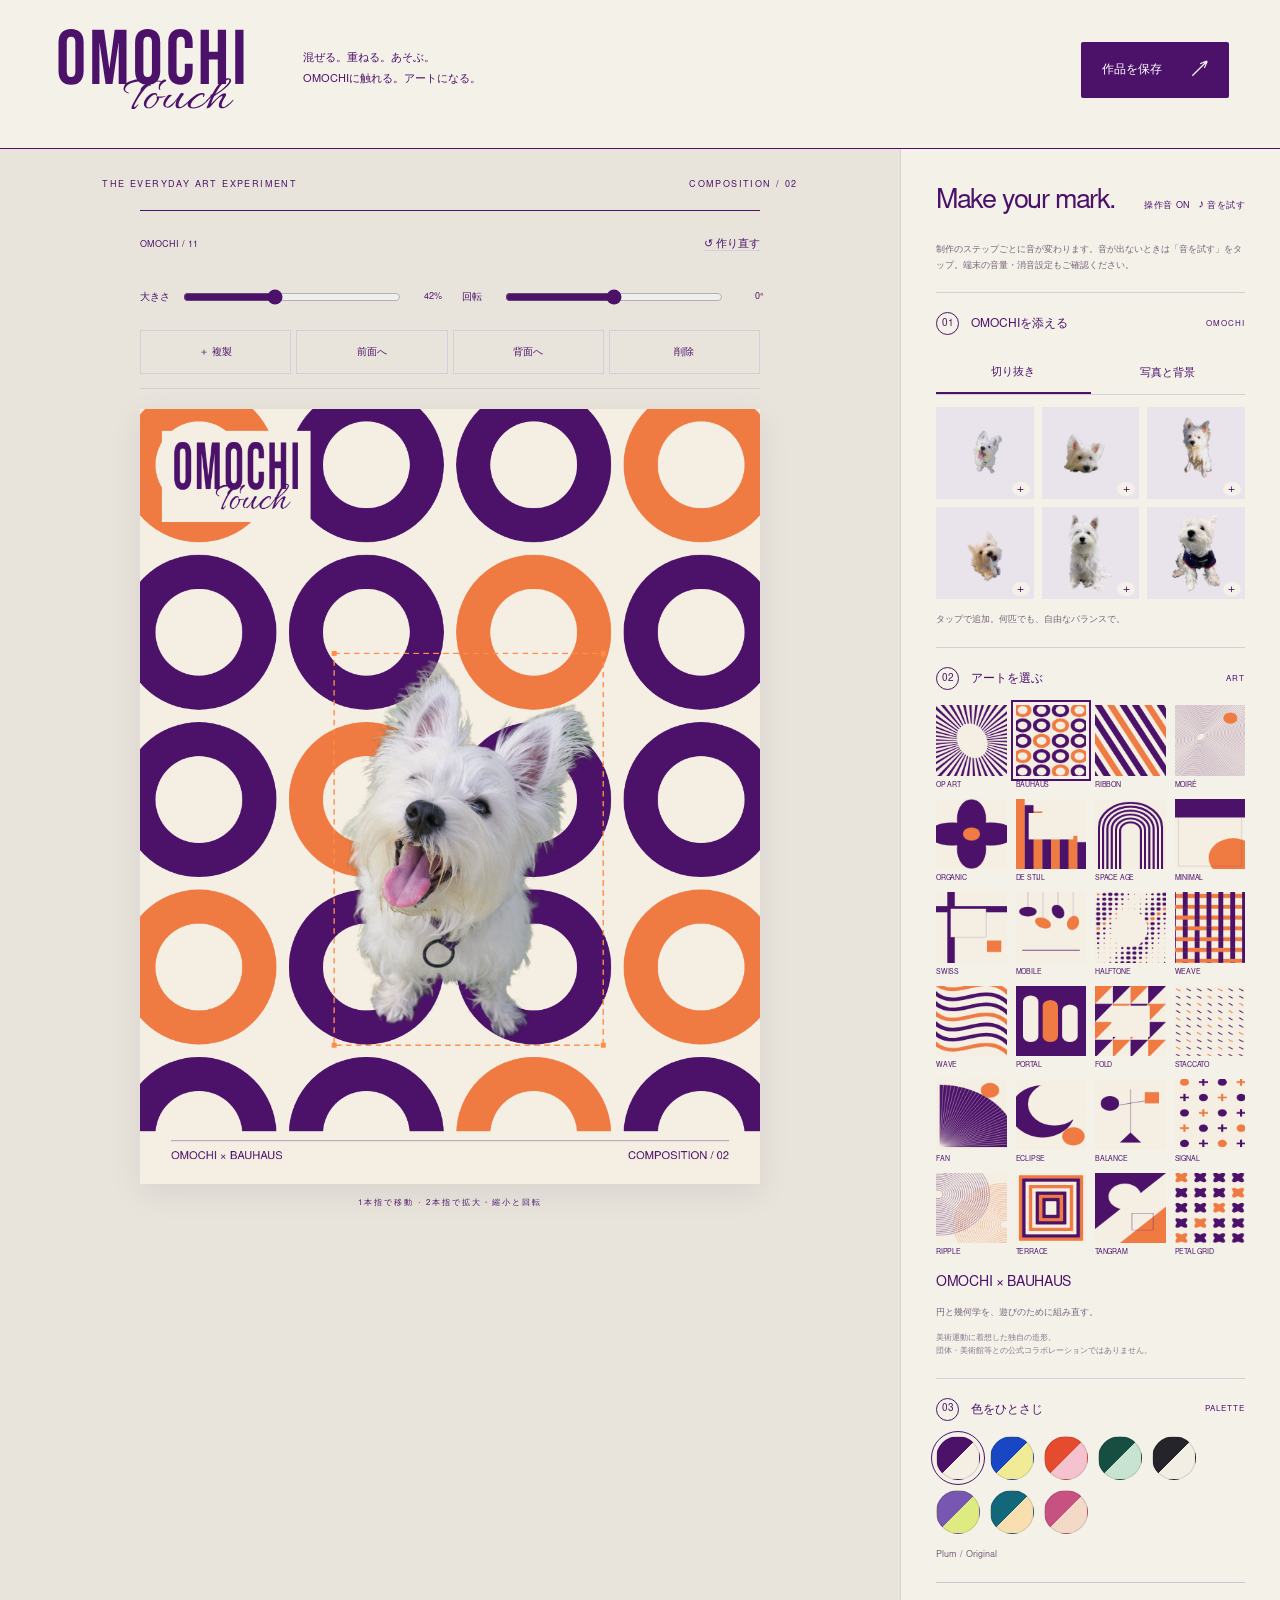
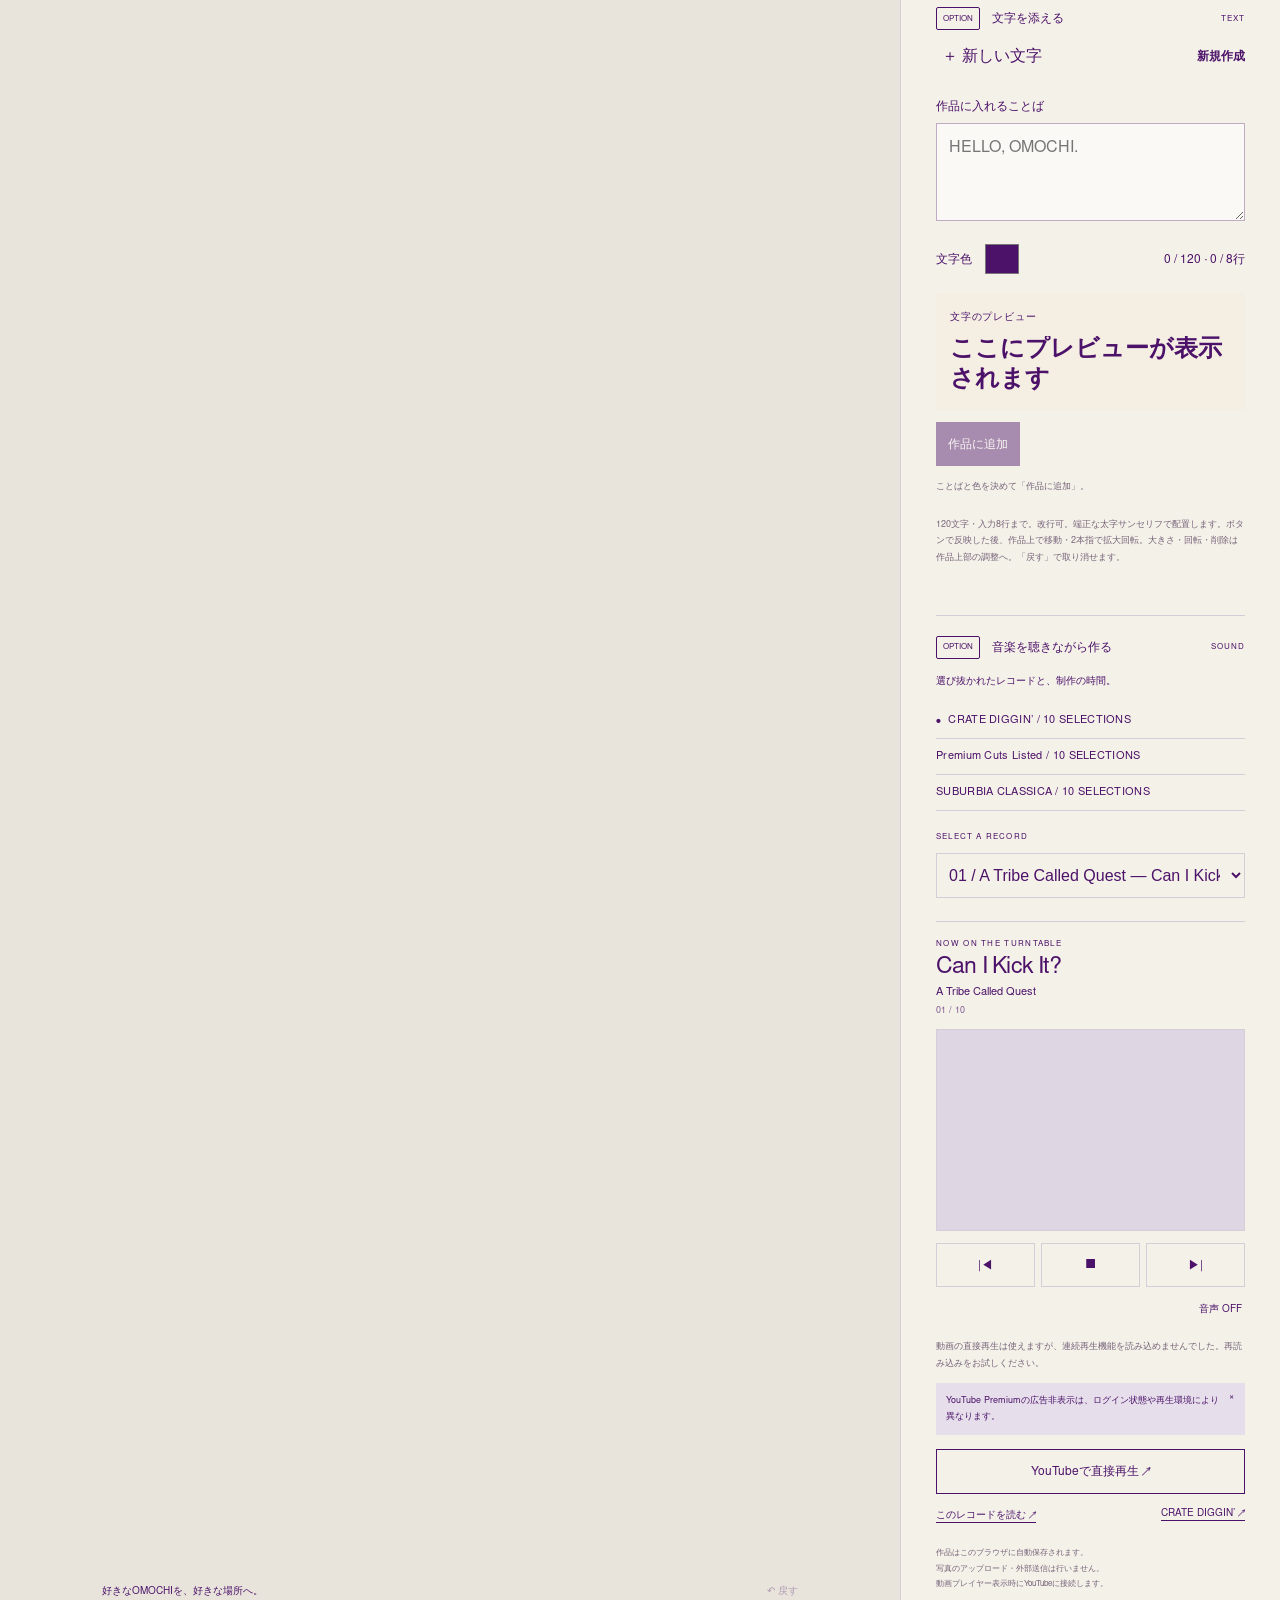
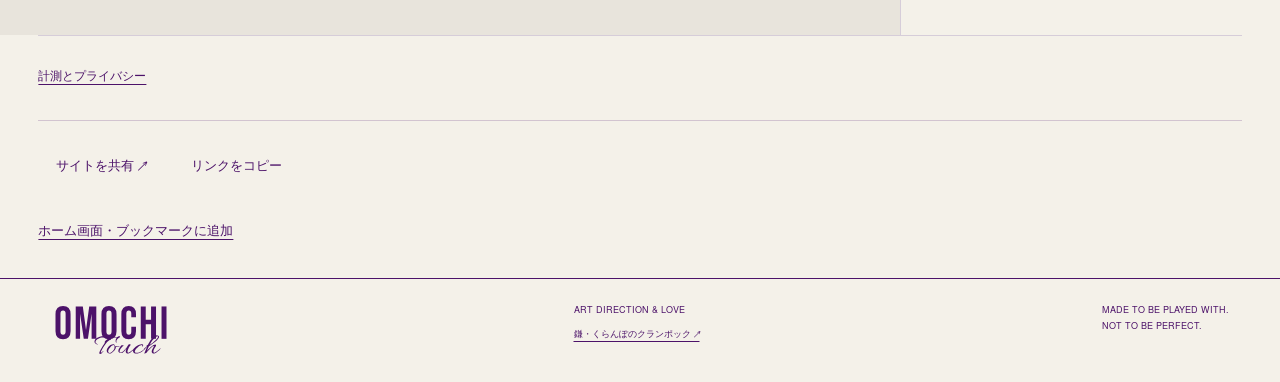
==== commit 1b182ac1: "Continue music after first playback and format source with verified GA installation" ====
--- a/index.html
+++ b/index.html
@@ -1 +1,376 @@
-<!doctype html><html lang="ja"><head><meta charset="utf-8"><meta name="viewport" content="width=device-width,initial-scale=1,viewport-fit=cover"><meta name="theme-color" content="#4c1269"><title>OMOCHI TOUCH — Art Playground</title><link rel="stylesheet" href="style.css?v=20261029-14"><meta http-equiv="Content-Security-Policy" content="default-src 'self'; script-src 'self' https://www.googletagmanager.com 'sha256-NSGlzN2W3Wq0DNOh8aGBcByuylBwPAxn8Xz3Bgryjug='; style-src 'self' 'unsafe-inline'; img-src 'self' data: blob: https://*.google-analytics.com https://*.googletagmanager.com; font-src 'self'; frame-src https://www.youtube-nocookie.com https://www.youtube.com; connect-src 'self' https://*.google-analytics.com https://*.analytics.google.com https://*.googletagmanager.com; object-src 'none'; base-uri 'self'; form-action 'none'"><meta name="description" content="白いウェスティ、OMOCHIとつくるアート。24の造形と8つの配色、写真と音楽を自由に重ねるインタラクティブな遊び場。"><link rel="canonical" href="https://djnaoyaman.github.io/omochi-touch/"><meta name="robots" content="index,follow"><meta name="referrer" content="strict-origin-when-cross-origin"><meta property="og:type" content="website"><meta property="og:locale" content="ja_JP"><meta property="og:site_name" content="OMOCHI TOUCH"><meta property="og:title" content="OMOCHI TOUCH — 写真と色と音で遊ぶ"><meta property="og:description" content="白いウェスティ、OMOCHIとつくるアート。24の造形と8つの配色、写真と音楽を自由に重ねるインタラクティブな遊び場。"><meta property="og:url" content="https://djnaoyaman.github.io/omochi-touch/"><meta property="og:image" content="https://djnaoyaman.github.io/omochi-touch/assets/ogp-wordmark.png"><meta property="og:image:width" content="1200"><meta property="og:image:height" content="630"><meta property="og:image:type" content="image/png"><meta property="og:image:alt" content="紫のアートと白いウェスティOMOCHI。OMOCHI TOUCH"><meta name="twitter:card" content="summary_large_image"><meta name="twitter:title" content="OMOCHI TOUCH"><meta name="twitter:description" content="白いウェスティ、OMOCHIとつくるアート。24の造形と8つの配色、写真と音楽を自由に重ねるインタラクティブな遊び場。"><meta name="twitter:image" content="https://djnaoyaman.github.io/omochi-touch/assets/ogp-wordmark.png"><meta name="twitter:image:alt" content="紫のアートと白いウェスティOMOCHI"><link rel="icon" href="assets/favicon.ico" sizes="any"><link rel="icon" href="assets/favicon.svg" type="image/svg+xml"><link rel="icon" href="assets/icon-32.png" sizes="32x32" type="image/png"><link rel="apple-touch-icon" href="assets/apple-touch-icon.png" sizes="180x180"><link rel="mask-icon" href="assets/safari-pinned-tab.svg" color="#4c1269"><link rel="manifest" href="site.webmanifest"><meta name="apple-mobile-web-app-title" content="OMOCHI"><link rel="stylesheet" href="launch.css?v=20261029-9"><script type="application/ld+json">{"@context": "https://schema.org", "@type": "WebApplication", "name": "OMOCHI TOUCH", "url": "https://djnaoyaman.github.io/omochi-touch/", "description": "白いウェスティ、OMOCHIとつくるアート。24の造形と8つの配色、写真と音楽を自由に重ねるインタラクティブな遊び場。", "applicationCategory": "DesignApplication", "operatingSystem": "Any", "inLanguage": "ja", "creator": {"@type": "Organization", "name": "鎌・くらんぽのクランポック", "url": "https://djnaoyaman.github.io/kuranpo/"}}</script></head><body><a class="skip-link" href="#main">作品づくりへ進む</a><header><a class="brand" href="./" aria-label="OMOCHI TOUCH ホーム"><img src="assets/omochi-touch-header-purple.svg" width="640" height="294" alt="OMOCHI TOUCH"></a><p class="intro"><span>混ぜる。重ねる。あそぶ。</span><br><span>OMOCHIに触れる。</span><span>アートになる。</span></p><button id="export" class="export">作品を保存 <span>↗</span></button></header><main id="main" tabindex="-1"><section class="gallery" aria-label="作品キャンバス"><div class="caption"><span>THE EVERYDAY ART EXPERIMENT</span><span id="edition">COMPOSITION / 01</span></div><section class="edit" aria-label="選択した写真の調整"><div class="edit-title"><span id="selectedName">OMOCHI / 01</span><button id="reset" class="reset-inline" title="作品を最初から作り直す" aria-label="作品を最初から作り直す">↺ 作り直す</button></div><label>大きさ<input id="size" type="range" min="80" max="900" step="5"><output id="sizeVal"></output></label><label>回転<input id="rotation" type="range" min="-180" max="180" step="1"><output id="rotationVal"></output></label><div class="actions"><button id="duplicate">＋ 複製</button><button id="front">前面へ</button><button id="back">背面へ</button><button id="delete">削除</button></div></section><div class="canvas-wrap"><canvas id="art" width="1000" height="1250" tabindex="0" aria-label="作品。写真・文字を1本指で移動、2本指で拡大・縮小と回転。左端用の顔パーツは回転できません。選択した写真・文字は矢印キーで移動できます。"></canvas><div class="canvas-note">1本指で移動 · 2本指で拡大・縮小と回転</div></div><div class="workbar"><span id="status" role="status" aria-live="polite">好きなOMOCHIを、好きな場所へ。</span><button id="undo" title="ひとつ戻す">↶ 戻す</button></div></section><aside><div class="panel-head"><h1>Make your mark.</h1><div class="sound-tools"><button id="sfxToggle" class="sound-toggle" aria-pressed="true">操作音 ON</button><button id="sfxTest" class="sound-toggle">♪ 音を試す</button></div></div><p id="sfxStatus" class="sfx-status" role="status">制作のステップごとに音が変わります。音が出ないときは「音を試す」をタップ。端末の音量・消音設定もご確認ください。</p><section class="ingredient"><h2><b>01</b> OMOCHIを添える <small>OMOCHI</small></h2><div class="tabs" role="group" aria-label="写真の種類"><button data-mode="cut" aria-pressed="true">切り抜き</button><button data-mode="photo" aria-pressed="false">写真と背景</button></div><div id="photos" class="photos"></div><p class="subtle">タップで追加。何匹でも、自由なバランスで。</p></section><section class="ingredient"><h2><b>02</b> アートを選ぶ <small>ART</small></h2><div id="patterns" class="patterns"></div><h3 id="seriesName" class="series-name">OMOCHI × BAUHAUS</h3><p id="seriesNote" class="subtle"></p><p class="art-note">美術運動に着想した独自の造形。<br>団体・美術館等との公式コラボレーションではありません。</p></section><section class="ingredient"><h2><b>03</b> 色をひとさじ <small>PALETTE</small></h2><div id="palettes" class="palettes"></div><p id="paletteName" class="subtle"></p></section><section class="text-tools" aria-label="文字の追加と編集"><h2><b>OPTION</b> 文字を添える <small>TEXT</small></h2><div class="text-toolbar"><button id="newText">＋ 新しい文字</button><span id="textMode" role="status">新規作成</span></div><div id="textLayers" class="text-layers" aria-label="作品内の文字"></div><label for="textEntry" id="textLabel">作品に入れることば</label><textarea id="textEntry" rows="3" maxlength="120" placeholder="HELLO, OMOCHI." aria-describedby="textHelp textCount"></textarea><div class="text-row"><label for="textColor">文字色</label><input id="textColor" type="color" value="#4c1269"><span id="textCount">0 / 120</span></div><div class="text-preview-wrap"><span>文字のプレビュー</span><div id="textPreview" class="text-preview" aria-hidden="true">ここにプレビューが表示されます</div></div><div class="text-row text-commit"><button id="addText">作品に追加</button><button id="applyText" hidden disabled>変更を反映</button><button id="discardText" hidden>編集を戻す</button></div><p id="textDraftStatus" class="subtle" role="status"></p><p id="textHelp" class="subtle">120文字・入力8行まで。改行可。端正な太字サンセリフで配置します。ボタンで反映した後、作品上で移動・2本指で拡大回転。大きさ・回転・削除は作品上部の調整へ。「戻す」で取り消せます。</p></section><section class="sound"><h2><b>OPTION</b> 音楽を聴きながら作る <small>SOUND</small></h2><p class="sound-intro">選び抜かれたレコードと、制作の時間。</p><div id="musicSites" class="music-sites"></div><label class="track-label" for="track">SELECT A RECORD</label><select id="track"></select><div class="record-now"><span>NOW ON THE TURNTABLE</span><strong id="musicTitle"></strong><span id="musicArtist"></span><small id="musicPosition"></small></div><div id="player" aria-label="YouTube動画プレイヤー"></div><div class="music-actions" role="group" aria-label="音楽の操作"><button id="prevTrack" aria-label="前の曲" title="前の曲">|◀</button><button id="stopTrack" disabled aria-label="停止">■</button><button id="playTrack" hidden>動画へ ↑</button><button id="nextTrack" aria-label="次の曲" title="次の曲">▶|</button><button id="muteTrack" disabled aria-pressed="false">音声 OFF</button></div><p id="musicStatus" role="status" class="subtle">画像中央の ▶ をタップして再生。</p><p id="premiumNote" class="premium-note" hidden>YouTube Premiumの広告非表示は、ログイン状態や再生環境により異なります。<button id="dismissNote" aria-label="お知らせを閉じる">×</button></p><p class="youtube-direct"><a id="youtubeLink" target="_blank" rel="noopener">YouTubeで直接再生 ↗</a></p><div class="music-links"><a id="recordLink" target="_blank" rel="noopener">このレコードを読む ↗</a><a id="siteLink" target="_blank" rel="noopener">サイトへ ↗</a></div></section><p class="privacy">作品はこのブラウザに自動保存されます。<br>写真のアップロード・外部送信は行いません。<br>動画プレイヤー表示時にYouTubeに接続します。</p></aside></main><details class="analytics-choice"><summary>計測とプライバシー</summary><p>サイト改善のため、Google Analyticsでページ閲覧や機能の利用状況を計測できます（任意）。写真・作品画像・入力した文字・配置情報は送信しません。許可しなくてもすべての制作機能を使えます。</p><p>許可した場合はGoogleに利用状況や端末等の情報が送信され、Cookieが使われます。広告向けの連携は無効にしています。ここからいつでも変更できます。<a href="https://policies.google.com/privacy" target="_blank" rel="noopener">Googleのプライバシーポリシー ↗</a></p><div><button id="allowAnalytics">計測を許可する</button><button id="denyAnalytics">計測を許可しない</button></div><p id="analyticsStatus" role="status">アクセス計測 OFF（未選択）</p></details><section class="site-utility" aria-label="サイトの共有と使い方"><div><button id="shareSite">サイトを共有 ↗</button><button id="copySite">リンクをコピー</button></div><p id="shareStatus" role="status"></p><details><summary>ホーム画面・ブックマークに追加</summary><img class="guide-wordmark" src="assets/omochi-touch-header-purple.svg" width="640" height="294" alt="OMOCHI TOUCH"><p>iPhone・iPadのSafariでは共有メニューから「ホーム画面に追加」。Androidではブラウザのメニューから「ホーム画面に追加」を選べます。表示されない場合はブックマークをご利用ください。パソコンは⌘D / Ctrl+Dで登録できます。</p><p>作品の配置はこのブラウザに保存されます。別端末への同期やオフライン再生には対応していません。完成した作品は「作品を保存」からPNGに。音楽は画像に含まれません。</p></details></section><button id="backTop" class="back-top" hidden aria-label="ページの先頭へ">↑ TOP</button><noscript><p>このアートの遊び場にはJavaScriptが必要です。ブラウザの設定をご確認ください。</p></noscript><footer><span><img class="footer-wordmark" src="assets/omochi-touch-header-purple.svg" width="640" height="294" alt="OMOCHI TOUCH"></span><span>ART DIRECTION & LOVE<br><a href="https://djnaoyaman.github.io/kuranpo/" target="_blank" rel="noopener" class="credit-link">鎌・くらんぽのクランポック ↗</a></span><span>MADE TO BE PLAYED WITH.<br>NOT TO BE PERFECT.</span></footer><dialog id="downloadDialog"><button id="closeDialog" class="close" aria-label="閉じる">×</button><h2>Your little masterpiece.</h2><p id="exportStatus" role="status">画像を長押しして保存、または下のボタンから。</p><img id="exportImage" alt="完成したOMOCHIの作品"><a id="downloadLink" download="OMOCHI-TOUCH.png" class="export">PNGをダウンロード ↗</a><button id="shareImage" hidden>画像を共有・保存 ↗</button><a id="openImage" target="_blank" rel="noopener">画像だけを開く ↗</a></dialog><script src="assets.js?v=20261029-11"></script><script src="app.js?v=20261029-14"></script><script src="music-data.js?v=20261029-5"></script><script src="music.js?v=20261029-5"></script><script src="sound.js?v=20261029-9"></script><script src="launch.js?v=20261029-6"></script><script src="analytics.js?v=20261029-9"></script></body></html>
+<!doctype html>
+<html lang="ja">
+  <head>
+    <meta charset="utf-8" />
+    <meta
+      name="viewport"
+      content="width=device-width,initial-scale=1,viewport-fit=cover"
+    />
+    <meta name="theme-color" content="#4c1269" />
+    <title>OMOCHI TOUCH — Art Playground</title>
+    <link rel="stylesheet" href="style.css?v=20261029-14" />
+    <meta
+      http-equiv="Content-Security-Policy"
+      content="default-src 'self'; script-src 'self' https://www.youtube.com https://www.googletagmanager.com 'sha256-J+r1UJ6Q9WfO/IqdD1duCTocOBz+OaVF11JnQKe06K4='; style-src 'self' 'unsafe-inline'; img-src 'self' data: blob: https://*.google-analytics.com https://*.googletagmanager.com; font-src 'self'; frame-src https://www.youtube-nocookie.com https://www.youtube.com; connect-src 'self' https://*.google-analytics.com https://*.analytics.google.com https://*.googletagmanager.com; object-src 'none'; base-uri 'self'; form-action 'none'"
+    />
+    <meta
+      name="description"
+      content="白いウェスティ、OMOCHIとつくるアート。24の造形と8つの配色、写真と音楽を自由に重ねるインタラクティブな遊び場。"
+    />
+    <link rel="canonical" href="https://djnaoyaman.github.io/omochi-touch/" />
+    <meta name="robots" content="index,follow" />
+    <meta name="referrer" content="strict-origin-when-cross-origin" />
+    <meta property="og:type" content="website" />
+    <meta property="og:locale" content="ja_JP" />
+    <meta property="og:site_name" content="OMOCHI TOUCH" />
+    <meta property="og:title" content="OMOCHI TOUCH — 写真と色と音で遊ぶ" />
+    <meta
+      property="og:description"
+      content="白いウェスティ、OMOCHIとつくるアート。24の造形と8つの配色、写真と音楽を自由に重ねるインタラクティブな遊び場。"
+    />
+    <meta
+      property="og:url"
+      content="https://djnaoyaman.github.io/omochi-touch/"
+    />
+    <meta
+      property="og:image"
+      content="https://djnaoyaman.github.io/omochi-touch/assets/ogp-wordmark.png"
+    />
+    <meta property="og:image:width" content="1200" />
+    <meta property="og:image:height" content="630" />
+    <meta property="og:image:type" content="image/png" />
+    <meta
+      property="og:image:alt"
+      content="紫のアートと白いウェスティOMOCHI。OMOCHI TOUCH"
+    />
+    <meta name="twitter:card" content="summary_large_image" />
+    <meta name="twitter:title" content="OMOCHI TOUCH" />
+    <meta
+      name="twitter:description"
+      content="白いウェスティ、OMOCHIとつくるアート。24の造形と8つの配色、写真と音楽を自由に重ねるインタラクティブな遊び場。"
+    />
+    <meta
+      name="twitter:image"
+      content="https://djnaoyaman.github.io/omochi-touch/assets/ogp-wordmark.png"
+    />
+    <meta name="twitter:image:alt" content="紫のアートと白いウェスティOMOCHI" />
+    <link rel="icon" href="assets/favicon.ico" sizes="any" />
+    <link rel="icon" href="assets/favicon.svg" type="image/svg+xml" />
+    <link rel="icon" href="assets/icon-32.png" sizes="32x32" type="image/png" />
+    <link
+      rel="apple-touch-icon"
+      href="assets/apple-touch-icon.png"
+      sizes="180x180"
+    />
+    <link rel="mask-icon" href="assets/safari-pinned-tab.svg" color="#4c1269" />
+    <link rel="manifest" href="site.webmanifest" />
+    <meta name="apple-mobile-web-app-title" content="OMOCHI" />
+    <link rel="stylesheet" href="launch.css?v=20261029-9" />
+    <script type="application/ld+json">
+      {
+        "@context": "https://schema.org",
+        "@type": "WebApplication",
+        "name": "OMOCHI TOUCH",
+        "url": "https://djnaoyaman.github.io/omochi-touch/",
+        "description": "白いウェスティ、OMOCHIとつくるアート。24の造形と8つの配色、写真と音楽を自由に重ねるインタラクティブな遊び場。",
+        "applicationCategory": "DesignApplication",
+        "operatingSystem": "Any",
+        "inLanguage": "ja",
+        "creator": {
+          "@type": "Organization",
+          "name": "鎌・くらんぽのクランポック",
+          "url": "https://djnaoyaman.github.io/kuranpo/"
+        }
+      }
+    </script>
+  </head>
+  <body>
+    <a class="skip-link" href="#main">作品づくりへ進む</a>
+    <header>
+      <a class="brand" href="./" aria-label="OMOCHI TOUCH ホーム"
+        ><img
+          src="assets/omochi-touch-header-purple.svg"
+          width="640"
+          height="294"
+          alt="OMOCHI TOUCH"
+      /></a>
+      <p class="intro">
+        <span>混ぜる。重ねる。あそぶ。</span><br /><span>OMOCHIに触れる。</span
+        ><span>アートになる。</span>
+      </p>
+      <button id="export" class="export">作品を保存 <span>↗</span></button>
+    </header>
+    <main id="main" tabindex="-1">
+      <section class="gallery" aria-label="作品キャンバス">
+        <div class="caption">
+          <span>THE EVERYDAY ART EXPERIMENT</span
+          ><span id="edition">COMPOSITION / 01</span>
+        </div>
+        <section class="edit" aria-label="選択した写真の調整">
+          <div class="edit-title">
+            <span id="selectedName">OMOCHI / 01</span
+            ><button
+              id="reset"
+              class="reset-inline"
+              title="作品を最初から作り直す"
+              aria-label="作品を最初から作り直す"
+            >
+              ↺ 作り直す
+            </button>
+          </div>
+          <label
+            >大きさ<input
+              id="size"
+              type="range"
+              min="80"
+              max="900"
+              step="5" /><output id="sizeVal"></output></label
+          ><label
+            >回転<input
+              id="rotation"
+              type="range"
+              min="-180"
+              max="180"
+              step="1" /><output id="rotationVal"></output
+          ></label>
+          <div class="actions">
+            <button id="duplicate">＋ 複製</button
+            ><button id="front">前面へ</button><button id="back">背面へ</button
+            ><button id="delete">削除</button>
+          </div>
+        </section>
+        <div class="canvas-wrap">
+          <canvas
+            id="art"
+            width="1000"
+            height="1250"
+            tabindex="0"
+            aria-label="作品。写真・文字を1本指で移動、2本指で拡大・縮小と回転。左端用の顔パーツは回転できません。選択した写真・文字は矢印キーで移動できます。"
+          ></canvas>
+          <div class="canvas-note">1本指で移動 · 2本指で拡大・縮小と回転</div>
+        </div>
+        <div class="workbar">
+          <span id="status" role="status" aria-live="polite"
+            >好きなOMOCHIを、好きな場所へ。</span
+          ><button id="undo" title="ひとつ戻す">↶ 戻す</button>
+        </div>
+      </section>
+      <aside>
+        <div class="panel-head">
+          <h1>Make your mark.</h1>
+          <div class="sound-tools">
+            <button id="sfxToggle" class="sound-toggle" aria-pressed="true">
+              操作音 ON</button
+            ><button id="sfxTest" class="sound-toggle">♪ 音を試す</button>
+          </div>
+        </div>
+        <p id="sfxStatus" class="sfx-status" role="status">
+          制作のステップごとに音が変わります。音が出ないときは「音を試す」をタップ。端末の音量・消音設定もご確認ください。
+        </p>
+        <section class="ingredient">
+          <h2><b>01</b> OMOCHIを添える <small>OMOCHI</small></h2>
+          <div class="tabs" role="group" aria-label="写真の種類">
+            <button data-mode="cut" aria-pressed="true">切り抜き</button
+            ><button data-mode="photo" aria-pressed="false">写真と背景</button>
+          </div>
+          <div id="photos" class="photos"></div>
+          <p class="subtle">タップで追加。何匹でも、自由なバランスで。</p>
+        </section>
+        <section class="ingredient">
+          <h2><b>02</b> アートを選ぶ <small>ART</small></h2>
+          <div id="patterns" class="patterns"></div>
+          <h3 id="seriesName" class="series-name">OMOCHI × BAUHAUS</h3>
+          <p id="seriesNote" class="subtle"></p>
+          <p class="art-note">
+            美術運動に着想した独自の造形。<br />団体・美術館等との公式コラボレーションではありません。
+          </p>
+        </section>
+        <section class="ingredient">
+          <h2><b>03</b> 色をひとさじ <small>PALETTE</small></h2>
+          <div id="palettes" class="palettes"></div>
+          <p id="paletteName" class="subtle"></p>
+        </section>
+        <section class="text-tools" aria-label="文字の追加と編集">
+          <h2><b>OPTION</b> 文字を添える <small>TEXT</small></h2>
+          <div class="text-toolbar">
+            <button id="newText">＋ 新しい文字</button
+            ><span id="textMode" role="status">新規作成</span>
+          </div>
+          <div
+            id="textLayers"
+            class="text-layers"
+            aria-label="作品内の文字"
+          ></div>
+          <label for="textEntry" id="textLabel">作品に入れることば</label
+          ><textarea
+            id="textEntry"
+            rows="3"
+            maxlength="120"
+            placeholder="HELLO, OMOCHI."
+            aria-describedby="textHelp textCount"
+          ></textarea>
+          <div class="text-row">
+            <label for="textColor">文字色</label
+            ><input id="textColor" type="color" value="#4c1269" /><span
+              id="textCount"
+              >0 / 120</span
+            >
+          </div>
+          <div class="text-preview-wrap">
+            <span>文字のプレビュー</span>
+            <div id="textPreview" class="text-preview" aria-hidden="true">
+              ここにプレビューが表示されます
+            </div>
+          </div>
+          <div class="text-row text-commit">
+            <button id="addText">作品に追加</button
+            ><button id="applyText" hidden disabled>変更を反映</button
+            ><button id="discardText" hidden>編集を戻す</button>
+          </div>
+          <p id="textDraftStatus" class="subtle" role="status"></p>
+          <p id="textHelp" class="subtle">
+            120文字・入力8行まで。改行可。端正な太字サンセリフで配置します。ボタンで反映した後、作品上で移動・2本指で拡大回転。大きさ・回転・削除は作品上部の調整へ。「戻す」で取り消せます。
+          </p>
+        </section>
+        <section class="sound">
+          <h2><b>OPTION</b> 音楽を聴きながら作る <small>SOUND</small></h2>
+          <p class="sound-intro">選び抜かれたレコードと、制作の時間。</p>
+          <div id="musicSites" class="music-sites"></div>
+          <label class="track-label" for="track">SELECT A RECORD</label
+          ><select id="track"></select>
+          <div class="record-now">
+            <span>NOW ON THE TURNTABLE</span><strong id="musicTitle"></strong
+            ><span id="musicArtist"></span><small id="musicPosition"></small>
+          </div>
+          <div id="player" aria-label="YouTube動画プレイヤー"></div>
+          <div class="music-actions" role="group" aria-label="音楽の操作">
+            <button id="prevTrack" aria-label="前の曲" title="前の曲">
+              |◀</button
+            ><button id="stopTrack" disabled aria-label="停止">■</button
+            ><button id="playTrack" hidden>動画へ ↑</button
+            ><button id="nextTrack" aria-label="次の曲" title="次の曲">
+              ▶|</button
+            ><button id="muteTrack" disabled aria-pressed="false">
+              音声 OFF
+            </button>
+          </div>
+          <p id="musicStatus" role="status" class="subtle">
+            画像中央の ▶ をタップして再生。
+          </p>
+          <p id="premiumNote" class="premium-note" hidden>
+            YouTube
+            Premiumの広告非表示は、ログイン状態や再生環境により異なります。<button
+              id="dismissNote"
+              aria-label="お知らせを閉じる"
+            >
+              ×
+            </button>
+          </p>
+          <p class="youtube-direct">
+            <a id="youtubeLink" target="_blank" rel="noopener"
+              >YouTubeで直接再生 ↗</a
+            >
+          </p>
+          <div class="music-links">
+            <a id="recordLink" target="_blank" rel="noopener"
+              >このレコードを読む ↗</a
+            ><a id="siteLink" target="_blank" rel="noopener">サイトへ ↗</a>
+          </div>
+        </section>
+        <p class="privacy">
+          作品はこのブラウザに自動保存されます。<br />写真のアップロード・外部送信は行いません。<br />動画プレイヤー表示時にYouTubeに接続します。
+        </p>
+      </aside>
+    </main>
+    <details class="analytics-choice">
+      <summary>計測とプライバシー</summary>
+      <p>
+        サイト改善のため、Google
+        Analyticsでページ閲覧や機能の利用状況を計測できます（任意）。写真・作品画像・入力した文字・配置情報は送信しません。許可しなくてもすべての制作機能を使えます。
+      </p>
+      <p>
+        許可した場合はGoogleに利用状況や端末等の情報が送信され、Cookieが使われます。広告向けの連携は無効にしています。ここからいつでも変更できます。<a
+          href="https://policies.google.com/privacy"
+          target="_blank"
+          rel="noopener"
+          >Googleのプライバシーポリシー ↗</a
+        >
+      </p>
+      <div>
+        <button id="allowAnalytics">計測を許可する</button
+        ><button id="denyAnalytics">計測を許可しない</button>
+      </div>
+      <p id="analyticsStatus" role="status">アクセス計測 OFF（未選択）</p>
+    </details>
+    <section class="site-utility" aria-label="サイトの共有と使い方">
+      <div>
+        <button id="shareSite">サイトを共有 ↗</button
+        ><button id="copySite">リンクをコピー</button>
+      </div>
+      <p id="shareStatus" role="status"></p>
+      <details>
+        <summary>ホーム画面・ブックマークに追加</summary>
+        <img
+          class="guide-wordmark"
+          src="assets/omochi-touch-header-purple.svg"
+          width="640"
+          height="294"
+          alt="OMOCHI TOUCH"
+        />
+        <p>
+          iPhone・iPadのSafariでは共有メニューから「ホーム画面に追加」。Androidではブラウザのメニューから「ホーム画面に追加」を選べます。表示されない場合はブックマークをご利用ください。パソコンは⌘D
+          / Ctrl+Dで登録できます。
+        </p>
+        <p>
+          作品の配置はこのブラウザに保存されます。別端末への同期やオフライン再生には対応していません。完成した作品は「作品を保存」からPNGに。音楽は画像に含まれません。
+        </p>
+      </details>
+    </section>
+    <button id="backTop" class="back-top" hidden aria-label="ページの先頭へ">
+      ↑ TOP</button
+    ><noscript
+      ><p>
+        このアートの遊び場にはJavaScriptが必要です。ブラウザの設定をご確認ください。
+      </p></noscript
+    >
+    <footer>
+      <span
+        ><img
+          class="footer-wordmark"
+          src="assets/omochi-touch-header-purple.svg"
+          width="640"
+          height="294"
+          alt="OMOCHI TOUCH" /></span
+      ><span
+        >ART DIRECTION & LOVE<br /><a
+          href="https://djnaoyaman.github.io/kuranpo/"
+          target="_blank"
+          rel="noopener"
+          class="credit-link"
+          >鎌・くらんぽのクランポック ↗</a
+        ></span
+      ><span>MADE TO BE PLAYED WITH.<br />NOT TO BE PERFECT.</span>
+    </footer>
+    <dialog id="downloadDialog">
+      <button id="closeDialog" class="close" aria-label="閉じる">×</button>
+      <h2>Your little masterpiece.</h2>
+      <p id="exportStatus" role="status">
+        画像を長押しして保存、または下のボタンから。
+      </p>
+      <img id="exportImage" alt="完成したOMOCHIの作品" /><a
+        id="downloadLink"
+        download="OMOCHI-TOUCH.png"
+        class="export"
+        >PNGをダウンロード ↗</a
+      ><button id="shareImage" hidden>画像を共有・保存 ↗</button
+      ><a id="openImage" target="_blank" rel="noopener">画像だけを開く ↗</a>
+    </dialog>
+    <script src="assets.js?v=20261029-11"></script>
+    <script src="app.js?v=20261029-14"></script>
+    <script src="music-data.js?v=20261029-5"></script>
+    <script src="music.js?v=20261029-15"></script>
+    <script src="sound.js?v=20261029-9"></script>
+    <script src="launch.js?v=20261029-6"></script>
+    <script src="analytics.js?v=20261029-9"></script>
+  </body>
+</html>
--- a/style.css
+++ b/style.css
@@ -1,17 +1,929 @@
-:root{--ink:#4c1269;--paper:#f4f1e9;--line:#d6cdd9}*{box-sizing:border-box}body{margin:0;background:var(--paper);color:var(--ink);font-family:Helvetica,Arial,'Noto Sans',sans-serif}button,a,input{-webkit-tap-highlight-color:transparent}button{font:inherit;color:inherit;cursor:pointer;border:0;background:none}button:focus-visible,a:focus-visible,canvas:focus-visible{outline:3px solid #e97930;outline-offset:4px}header{display:flex;align-items:center;gap:32px;padding:32px 4vw;border-bottom:1px solid var(--ink)}.brand{position:relative;font-size:clamp(28px,3.6vw,52px);line-height:.86;font-weight:700;letter-spacing:-2.5px;text-decoration:none;color:inherit}.brand span{font-weight:400}.brand i{position:absolute;font-size:12px;right:-17px;top:0;letter-spacing:0;font-style:normal}.intro{font-size:11px;line-height:1.9;margin-left:25px}.export{margin-left:auto;display:inline-flex;align-items:center;gap:30px;background:var(--ink);color:#fff;padding:15px 21px;border-radius:2px;font-size:12px;text-decoration:none}.export span{font-size:22px}main{display:grid;grid-template-columns:minmax(0,1fr) 340px;max-width:1600px;margin:auto;min-height:780px}.gallery{padding:30px 5vw 22px;min-width:0;background:#e8e4dc}.caption{display:flex;justify-content:space-between;font-size:9px;letter-spacing:1.4px;margin-bottom:20px}.canvas-wrap{max-width:620px;margin:0 auto;position:relative}canvas{display:block;width:100%;height:auto;box-shadow:0 9px 30px #24122b14;touch-action:none}.canvas-note{font-size:8px;letter-spacing:2px;margin-top:13px;text-align:center}.workbar{display:flex;align-items:center;gap:14px;margin-top:20px;font-size:10px;min-height:40px}.workbar span{margin-right:auto}.workbar button{padding:10px 0;white-space:nowrap}aside{padding:28px 25px;border-left:1px solid var(--line)}.panel-head{display:flex;align-items:baseline;justify-content:space-between;margin-bottom:26px}.panel-head h1{font-size:30px;letter-spacing:-1.4px;font-weight:400;margin:0}.panel-head span{font-size:9px}.ingredient{border-top:1px solid var(--line);padding:19px 0}h2{font-size:12px;font-weight:400;margin:0 0 15px;display:flex;align-items:center;gap:12px}h2 b{font-size:10px;border:1px solid var(--ink);border-radius:50%;width:23px;height:23px;display:grid;place-items:center;font-weight:400}h2 small{font-size:8px;letter-spacing:1px;margin-left:auto}.patterns{display:grid;grid-template-columns:repeat(4,1fr);gap:9px}.pattern{padding:0;text-align:left;font-size:8px}.pattern canvas{box-shadow:none;aspect-ratio:1}.pattern span{display:block;margin-top:6px}.pattern[aria-pressed=true] canvas{outline:2px solid var(--ink);outline-offset:3px}.palettes{display:flex;gap:10px;flex-wrap:wrap}.palette{height:31px;width:31px;border-radius:50%;border:1px solid #0002}.palette[aria-pressed=true]{outline:1px solid var(--ink);outline-offset:4px}.subtle{font-size:9px;line-height:1.8;margin:13px 0 0;color:#766379}.tabs{display:flex;border-bottom:1px solid var(--line);margin-bottom:12px}.tabs button{flex:1;font-size:11px;padding:10px 4px}.tabs button[aria-pressed=true]{border-bottom:2px solid var(--ink)}.photos{display:grid;grid-template-columns:repeat(3,1fr);gap:8px}.photo{background:#e9e3ec;position:relative;height:92px;padding:7px}.photo img{width:100%;height:100%;object-fit:contain;pointer-events:none}.photo span{position:absolute;right:4px;bottom:3px;background:var(--paper);font-size:12px;width:18px;border-radius:50%}.edit{border-top:1px solid var(--ink);padding-top:17px}.edit-title{display:flex;justify-content:space-between;font-size:9px;margin-bottom:18px}.edit label{display:flex;align-items:center;gap:10px;font-size:10px;margin:15px 0}.edit input{min-width:0;width:100%;accent-color:var(--ink)}.edit output{width:36px;text-align:right;font-size:9px}.actions{display:grid;grid-template-columns:repeat(4,1fr);gap:5px}.actions button{border:1px solid var(--line);font-size:10px;padding:11px 0}.actions button:hover{background:var(--ink);color:white}button:disabled{opacity:.35;cursor:default}.privacy{font-size:8px;line-height:1.9;margin-top:24px;color:#766379}footer{border-top:1px solid var(--ink);padding:24px 4vw;display:flex;justify-content:space-between;gap:20px;font-size:9px;line-height:1.8}footer>span:first-child{font-size:16px;letter-spacing:-.7px}footer strong{font-weight:400}dialog{border:0;background:var(--paper);color:var(--ink);max-width:min(90vw,500px);max-height:90dvh;padding:25px}dialog::backdrop{background:#220530aa}dialog h2{font-size:24px;margin:10px 0}dialog p{font-size:11px}dialog img{width:100%;display:block;margin:15px 0}dialog .export{display:flex;justify-content:center}.close{float:right;font-size:24px}@media(min-width:1250px){main{grid-template-columns:minmax(0,1fr) 380px}aside{padding:35px}.gallery{padding-left:8vw;padding-right:8vw}}@media(max-width:760px){header{padding:22px 5vw;gap:18px}.intro{margin-left:8px;font-size:9px}.export{padding:11px 12px;gap:13px;font-size:10px}.export span{font-size:17px}main{display:block}.gallery{padding:20px 6vw 13px}.canvas-wrap{max-width:470px}.caption{font-size:7px;letter-spacing:.7px;margin-bottom:14px}aside{padding:25px 6vw;border-left:0}.panel-head{margin-bottom:18px}.ingredient{padding:17px 0}.patterns{grid-template-columns:repeat(8,1fr);gap:8px}.pattern span{font-size:7px}.photos{grid-template-columns:repeat(6,1fr)}.photo{height:80px}.workbar{font-size:9px;gap:12px}.privacy{text-align:center}footer{padding:20px 6vw;flex-wrap:wrap}footer>span:last-child{display:none}}@media(max-width:390px){.intro{display:none}.patterns{grid-template-columns:repeat(4,1fr)}.photos{grid-template-columns:repeat(3,1fr)}.photo{height:88px}.workbar span{max-width:120px}.brand{font-size:34px}}@media(prefers-reduced-motion:reduce){*{scroll-behavior:auto!important;transition:none!important}}
-.sound{border-top:1px solid var(--line);margin-top:25px;padding-top:20px}.sound-intro{font-size:10px}.music-sites{display:flex;flex-direction:column;gap:0;margin:15px 0}.music-sites button{text-align:left;padding:11px 0;font-size:11px;border-bottom:1px solid var(--line);letter-spacing:.3px}.music-sites button[aria-pressed=true]:before{content:'●';font-size:8px;margin-right:7px}.track-label{font-size:8px;letter-spacing:1.2px}#track{width:100%;padding:12px 8px;margin:8px 0;background:var(--paper);color:var(--ink);border:1px solid var(--line);font-size:11px}.music-actions{display:flex;gap:8px}.music-actions button{border:1px solid var(--line);padding:11px 8px;font-size:10px}.music-actions button:first-child{background:var(--ink);color:white;flex:1}#player:not(:empty){margin-top:12px}#player iframe{width:100%;aspect-ratio:16/9;min-height:200px;border:0}.music-links{display:flex;justify-content:space-between;gap:10px;font-size:10px;margin-top:14px}.music-links a{color:inherit;text-underline-offset:4px}.premium-note{position:relative;font-size:9px;line-height:1.8;padding:10px 25px 10px 10px;background:#e6dfeb}.premium-note button{position:absolute;right:5px;top:5px}
-.brand{font-size:23px;line-height:1;letter-spacing:-1px}.brand span{font-size:48px;font-weight:700;letter-spacing:-3px}.brand i{right:-15px}.intro{margin-left:20px}@media(max-width:760px){.brand{font-size:16px}.brand span{font-size:35px}.intro{font-size:8px;margin-left:5px}}
-@media(min-width:761px){.canvas-wrap{position:sticky;top:25px}.gallery{display:flex;flex-direction:column}.workbar{margin-top:auto;padding-top:25px}.caption{flex-shrink:0}}@media(max-height:600px) and (min-width:761px){.canvas-wrap{position:relative;top:auto}}@media(max-width:760px) and (orientation:landscape){.canvas-wrap{max-width:340px}}
-@font-face{font-family:Nimbus;src:url('assets/NimbusSans-Regular.otf') format('opentype');font-display:swap}@font-face{font-family:Nimbus;src:url('assets/NimbusSans-Bold.otf') format('opentype');font-weight:700;font-display:swap}body{font-family:Nimbus,Helvetica,Arial,sans-serif}
-.series-name{font-size:14px;font-weight:400;letter-spacing:-.3px;margin:18px 0 0}.art-note{font-size:8px;line-height:1.7;color:#88788c;margin:10px 0 0}.pattern span{font-size:7px;letter-spacing:-.2px;white-space:nowrap}
-.sound-toggle{font-size:9px;padding:9px 0 9px 10px;white-space:nowrap;letter-spacing:.4px}
-.gallery>.edit{width:100%;max-width:620px;margin:0 auto 20px;padding:12px 0 14px;border-top:1px solid var(--ink);border-bottom:1px solid var(--line);display:grid;grid-template-columns:1fr 1fr;gap:7px 24px}.gallery>.edit .edit-title{grid-column:1/-1;margin:0 0 2px}.gallery>.edit label{display:grid;grid-template-columns:34px minmax(0,1fr) 32px;margin:4px 0;gap:7px}.gallery>.edit .actions{grid-column:1/-1;margin-top:5px}.gallery>.edit .actions button{padding:9px 0}.youtube-direct{margin:14px 0}.youtube-direct a{display:block;text-align:center;border:1px solid var(--ink);padding:13px 10px;color:var(--ink);font-size:12px;text-decoration:none}#player iframe{display:block;min-width:200px;min-height:200px}#player{scroll-margin:20px}.music-actions button:first-child{font-size:10px}@media(max-width:390px){.gallery>.edit{gap:7px 12px}.gallery>.edit label{grid-template-columns:29px minmax(0,1fr) 26px;gap:4px;font-size:9px}}@media(min-width:761px){.gallery>.edit{flex-shrink:0}}
-.record-now{padding:17px 0 13px;display:flex;flex-direction:column;gap:6px;border-top:1px solid var(--line);margin-top:15px}.record-now>span:first-child{font-size:8px;letter-spacing:1.3px}.record-now strong{font-size:23px;line-height:1.1;letter-spacing:-.8px;font-weight:400}.record-now #musicArtist{font-size:11px}.record-now small{font-size:9px;opacity:.7}#player{min-height:200px;background:#ded6e2;border:1px solid var(--line);display:grid;place-items:center}#player:empty::before{content:'SELECT A RECORD. TOUCH PLAY.';font-size:9px;letter-spacing:1px;color:var(--ink)}#player:not(:empty){margin-top:0}.music-actions{display:grid;grid-template-columns:40px 40px minmax(80px,1fr) 40px;gap:6px;margin-top:12px}.music-actions button{min-height:44px;padding:8px 3px;font-size:12px;background:transparent;color:var(--ink);border:1px solid var(--line)}.music-actions button:first-child{font-size:12px;background:transparent;color:var(--ink)}.music-actions #playTrack{background:var(--ink);color:var(--paper);font-size:11px}.music-actions #muteTrack{grid-column:1/-1;min-height:32px;font-size:10px;border:0;text-align:right}.sound #track{font-size:16px}.sound #musicStatus{min-height:36px;line-height:1.9}
-.credit-link{display:inline-block;color:inherit;text-underline-offset:4px;padding:8px 0;min-height:32px}.credit-link:hover{text-decoration-thickness:2px}
-.sound-tools{display:flex;gap:8px;align-items:center}.sound-tools .sound-toggle{padding:9px 0;font-size:9px}.sfx-status{font-size:9px;line-height:1.8;color:#766379;margin:-12px 0 18px}.panel-head h1{font-size:27px}
-.music-actions:has(#playTrack[hidden]){grid-template-columns:repeat(3,minmax(0,1fr))}.music-actions #playTrack[hidden]{display:none}
+:root {
+  --ink: #4c1269;
+  --paper: #f4f1e9;
+  --line: #d6cdd9;
+}
+* {
+  box-sizing: border-box;
+}
+body {
+  margin: 0;
+  background: var(--paper);
+  color: var(--ink);
+  font-family: Helvetica, Arial, "Noto Sans", sans-serif;
+}
+button,
+a,
+input {
+  -webkit-tap-highlight-color: transparent;
+}
+button {
+  font: inherit;
+  color: inherit;
+  cursor: pointer;
+  border: 0;
+  background: none;
+}
+button:focus-visible,
+a:focus-visible,
+canvas:focus-visible {
+  outline: 3px solid #e97930;
+  outline-offset: 4px;
+}
+header {
+  display: flex;
+  align-items: center;
+  gap: 32px;
+  padding: 32px 4vw;
+  border-bottom: 1px solid var(--ink);
+}
+.brand {
+  position: relative;
+  font-size: clamp(28px, 3.6vw, 52px);
+  line-height: 0.86;
+  font-weight: 700;
+  letter-spacing: -2.5px;
+  text-decoration: none;
+  color: inherit;
+}
+.brand span {
+  font-weight: 400;
+}
+.brand i {
+  position: absolute;
+  font-size: 12px;
+  right: -17px;
+  top: 0;
+  letter-spacing: 0;
+  font-style: normal;
+}
+.intro {
+  font-size: 11px;
+  line-height: 1.9;
+  margin-left: 25px;
+}
+.export {
+  margin-left: auto;
+  display: inline-flex;
+  align-items: center;
+  gap: 30px;
+  background: var(--ink);
+  color: #fff;
+  padding: 15px 21px;
+  border-radius: 2px;
+  font-size: 12px;
+  text-decoration: none;
+}
+.export span {
+  font-size: 22px;
+}
+main {
+  display: grid;
+  grid-template-columns: minmax(0, 1fr) 340px;
+  max-width: 1600px;
+  margin: auto;
+  min-height: 780px;
+}
+.gallery {
+  padding: 30px 5vw 22px;
+  min-width: 0;
+  background: #e8e4dc;
+}
+.caption {
+  display: flex;
+  justify-content: space-between;
+  font-size: 9px;
+  letter-spacing: 1.4px;
+  margin-bottom: 20px;
+}
+.canvas-wrap {
+  max-width: 620px;
+  margin: 0 auto;
+  position: relative;
+}
+canvas {
+  display: block;
+  width: 100%;
+  height: auto;
+  box-shadow: 0 9px 30px #24122b14;
+  touch-action: none;
+}
+.canvas-note {
+  font-size: 8px;
+  letter-spacing: 2px;
+  margin-top: 13px;
+  text-align: center;
+}
+.workbar {
+  display: flex;
+  align-items: center;
+  gap: 14px;
+  margin-top: 20px;
+  font-size: 10px;
+  min-height: 40px;
+}
+.workbar span {
+  margin-right: auto;
+}
+.workbar button {
+  padding: 10px 0;
+  white-space: nowrap;
+}
+aside {
+  padding: 28px 25px;
+  border-left: 1px solid var(--line);
+}
+.panel-head {
+  display: flex;
+  align-items: baseline;
+  justify-content: space-between;
+  margin-bottom: 26px;
+}
+.panel-head h1 {
+  font-size: 30px;
+  letter-spacing: -1.4px;
+  font-weight: 400;
+  margin: 0;
+}
+.panel-head span {
+  font-size: 9px;
+}
+.ingredient {
+  border-top: 1px solid var(--line);
+  padding: 19px 0;
+}
+h2 {
+  font-size: 12px;
+  font-weight: 400;
+  margin: 0 0 15px;
+  display: flex;
+  align-items: center;
+  gap: 12px;
+}
+h2 b {
+  font-size: 10px;
+  border: 1px solid var(--ink);
+  border-radius: 50%;
+  width: 23px;
+  height: 23px;
+  display: grid;
+  place-items: center;
+  font-weight: 400;
+}
+h2 small {
+  font-size: 8px;
+  letter-spacing: 1px;
+  margin-left: auto;
+}
+.patterns {
+  display: grid;
+  grid-template-columns: repeat(4, 1fr);
+  gap: 9px;
+}
+.pattern {
+  padding: 0;
+  text-align: left;
+  font-size: 8px;
+}
+.pattern canvas {
+  box-shadow: none;
+  aspect-ratio: 1;
+}
+.pattern span {
+  display: block;
+  margin-top: 6px;
+}
+.pattern[aria-pressed="true"] canvas {
+  outline: 2px solid var(--ink);
+  outline-offset: 3px;
+}
+.palettes {
+  display: flex;
+  gap: 10px;
+  flex-wrap: wrap;
+}
+.palette {
+  height: 31px;
+  width: 31px;
+  border-radius: 50%;
+  border: 1px solid #0002;
+}
+.palette[aria-pressed="true"] {
+  outline: 1px solid var(--ink);
+  outline-offset: 4px;
+}
+.subtle {
+  font-size: 9px;
+  line-height: 1.8;
+  margin: 13px 0 0;
+  color: #766379;
+}
+.tabs {
+  display: flex;
+  border-bottom: 1px solid var(--line);
+  margin-bottom: 12px;
+}
+.tabs button {
+  flex: 1;
+  font-size: 11px;
+  padding: 10px 4px;
+}
+.tabs button[aria-pressed="true"] {
+  border-bottom: 2px solid var(--ink);
+}
+.photos {
+  display: grid;
+  grid-template-columns: repeat(3, 1fr);
+  gap: 8px;
+}
+.photo {
+  background: #e9e3ec;
+  position: relative;
+  height: 92px;
+  padding: 7px;
+}
+.photo img {
+  width: 100%;
+  height: 100%;
+  object-fit: contain;
+  pointer-events: none;
+}
+.photo span {
+  position: absolute;
+  right: 4px;
+  bottom: 3px;
+  background: var(--paper);
+  font-size: 12px;
+  width: 18px;
+  border-radius: 50%;
+}
+.edit {
+  border-top: 1px solid var(--ink);
+  padding-top: 17px;
+}
+.edit-title {
+  display: flex;
+  justify-content: space-between;
+  font-size: 9px;
+  margin-bottom: 18px;
+}
+.edit label {
+  display: flex;
+  align-items: center;
+  gap: 10px;
+  font-size: 10px;
+  margin: 15px 0;
+}
+.edit input {
+  min-width: 0;
+  width: 100%;
+  accent-color: var(--ink);
+}
+.edit output {
+  width: 36px;
+  text-align: right;
+  font-size: 9px;
+}
+.actions {
+  display: grid;
+  grid-template-columns: repeat(4, 1fr);
+  gap: 5px;
+}
+.actions button {
+  border: 1px solid var(--line);
+  font-size: 10px;
+  padding: 11px 0;
+}
+.actions button:hover {
+  background: var(--ink);
+  color: white;
+}
+button:disabled {
+  opacity: 0.35;
+  cursor: default;
+}
+.privacy {
+  font-size: 8px;
+  line-height: 1.9;
+  margin-top: 24px;
+  color: #766379;
+}
+footer {
+  border-top: 1px solid var(--ink);
+  padding: 24px 4vw;
+  display: flex;
+  justify-content: space-between;
+  gap: 20px;
+  font-size: 9px;
+  line-height: 1.8;
+}
+footer > span:first-child {
+  font-size: 16px;
+  letter-spacing: -0.7px;
+}
+footer strong {
+  font-weight: 400;
+}
+dialog {
+  border: 0;
+  background: var(--paper);
+  color: var(--ink);
+  max-width: min(90vw, 500px);
+  max-height: 90dvh;
+  padding: 25px;
+}
+dialog::backdrop {
+  background: #220530aa;
+}
+dialog h2 {
+  font-size: 24px;
+  margin: 10px 0;
+}
+dialog p {
+  font-size: 11px;
+}
+dialog img {
+  width: 100%;
+  display: block;
+  margin: 15px 0;
+}
+dialog .export {
+  display: flex;
+  justify-content: center;
+}
+.close {
+  float: right;
+  font-size: 24px;
+}
+@media (min-width: 1250px) {
+  main {
+    grid-template-columns: minmax(0, 1fr) 380px;
+  }
+  aside {
+    padding: 35px;
+  }
+  .gallery {
+    padding-left: 8vw;
+    padding-right: 8vw;
+  }
+}
+@media (max-width: 760px) {
+  header {
+    padding: 22px 5vw;
+    gap: 18px;
+  }
+  .intro {
+    margin-left: 8px;
+    font-size: 9px;
+  }
+  .export {
+    padding: 11px 12px;
+    gap: 13px;
+    font-size: 10px;
+  }
+  .export span {
+    font-size: 17px;
+  }
+  main {
+    display: block;
+  }
+  .gallery {
+    padding: 20px 6vw 13px;
+  }
+  .canvas-wrap {
+    max-width: 470px;
+  }
+  .caption {
+    font-size: 7px;
+    letter-spacing: 0.7px;
+    margin-bottom: 14px;
+  }
+  aside {
+    padding: 25px 6vw;
+    border-left: 0;
+  }
+  .panel-head {
+    margin-bottom: 18px;
+  }
+  .ingredient {
+    padding: 17px 0;
+  }
+  .patterns {
+    grid-template-columns: repeat(8, 1fr);
+    gap: 8px;
+  }
+  .pattern span {
+    font-size: 7px;
+  }
+  .photos {
+    grid-template-columns: repeat(6, 1fr);
+  }
+  .photo {
+    height: 80px;
+  }
+  .workbar {
+    font-size: 9px;
+    gap: 12px;
+  }
+  .privacy {
+    text-align: center;
+  }
+  footer {
+    padding: 20px 6vw;
+    flex-wrap: wrap;
+  }
+  footer > span:last-child {
+    display: none;
+  }
+}
+@media (max-width: 390px) {
+  .intro {
+    display: none;
+  }
+  .patterns {
+    grid-template-columns: repeat(4, 1fr);
+  }
+  .photos {
+    grid-template-columns: repeat(3, 1fr);
+  }
+  .photo {
+    height: 88px;
+  }
+  .workbar span {
+    max-width: 120px;
+  }
+  .brand {
+    font-size: 34px;
+  }
+}
+@media (prefers-reduced-motion: reduce) {
+  * {
+    scroll-behavior: auto !important;
+    transition: none !important;
+  }
+}
+.sound {
+  border-top: 1px solid var(--line);
+  margin-top: 25px;
+  padding-top: 20px;
+}
+.sound-intro {
+  font-size: 10px;
+}
+.music-sites {
+  display: flex;
+  flex-direction: column;
+  gap: 0;
+  margin: 15px 0;
+}
+.music-sites button {
+  text-align: left;
+  padding: 11px 0;
+  font-size: 11px;
+  border-bottom: 1px solid var(--line);
+  letter-spacing: 0.3px;
+}
+.music-sites button[aria-pressed="true"]:before {
+  content: "●";
+  font-size: 8px;
+  margin-right: 7px;
+}
+.track-label {
+  font-size: 8px;
+  letter-spacing: 1.2px;
+}
+#track {
+  width: 100%;
+  padding: 12px 8px;
+  margin: 8px 0;
+  background: var(--paper);
+  color: var(--ink);
+  border: 1px solid var(--line);
+  font-size: 11px;
+}
+.music-actions {
+  display: flex;
+  gap: 8px;
+}
+.music-actions button {
+  border: 1px solid var(--line);
+  padding: 11px 8px;
+  font-size: 10px;
+}
+.music-actions button:first-child {
+  background: var(--ink);
+  color: white;
+  flex: 1;
+}
+#player:not(:empty) {
+  margin-top: 12px;
+}
+#player iframe {
+  width: 100%;
+  aspect-ratio: 16/9;
+  min-height: 200px;
+  border: 0;
+}
+.music-links {
+  display: flex;
+  justify-content: space-between;
+  gap: 10px;
+  font-size: 10px;
+  margin-top: 14px;
+}
+.music-links a {
+  color: inherit;
+  text-underline-offset: 4px;
+}
+.premium-note {
+  position: relative;
+  font-size: 9px;
+  line-height: 1.8;
+  padding: 10px 25px 10px 10px;
+  background: #e6dfeb;
+}
+.premium-note button {
+  position: absolute;
+  right: 5px;
+  top: 5px;
+}
+.brand {
+  font-size: 23px;
+  line-height: 1;
+  letter-spacing: -1px;
+}
+.brand span {
+  font-size: 48px;
+  font-weight: 700;
+  letter-spacing: -3px;
+}
+.brand i {
+  right: -15px;
+}
+.intro {
+  margin-left: 20px;
+}
+@media (max-width: 760px) {
+  .brand {
+    font-size: 16px;
+  }
+  .brand span {
+    font-size: 35px;
+  }
+  .intro {
+    font-size: 8px;
+    margin-left: 5px;
+  }
+}
+@media (min-width: 761px) {
+  .canvas-wrap {
+    position: sticky;
+    top: 25px;
+  }
+  .gallery {
+    display: flex;
+    flex-direction: column;
+  }
+  .workbar {
+    margin-top: auto;
+    padding-top: 25px;
+  }
+  .caption {
+    flex-shrink: 0;
+  }
+}
+@media (max-height: 600px) and (min-width: 761px) {
+  .canvas-wrap {
+    position: relative;
+    top: auto;
+  }
+}
+@media (max-width: 760px) and (orientation: landscape) {
+  .canvas-wrap {
+    max-width: 340px;
+  }
+}
+@font-face {
+  font-family: Nimbus;
+  src: url("assets/NimbusSans-Regular.otf") format("opentype");
+  font-display: swap;
+}
+@font-face {
+  font-family: Nimbus;
+  src: url("assets/NimbusSans-Bold.otf") format("opentype");
+  font-weight: 700;
+  font-display: swap;
+}
+body {
+  font-family: Nimbus, Helvetica, Arial, sans-serif;
+}
+.series-name {
+  font-size: 14px;
+  font-weight: 400;
+  letter-spacing: -0.3px;
+  margin: 18px 0 0;
+}
+.art-note {
+  font-size: 8px;
+  line-height: 1.7;
+  color: #88788c;
+  margin: 10px 0 0;
+}
+.pattern span {
+  font-size: 7px;
+  letter-spacing: -0.2px;
+  white-space: nowrap;
+}
+.sound-toggle {
+  font-size: 9px;
+  padding: 9px 0 9px 10px;
+  white-space: nowrap;
+  letter-spacing: 0.4px;
+}
+.gallery > .edit {
+  width: 100%;
+  max-width: 620px;
+  margin: 0 auto 20px;
+  padding: 12px 0 14px;
+  border-top: 1px solid var(--ink);
+  border-bottom: 1px solid var(--line);
+  display: grid;
+  grid-template-columns: 1fr 1fr;
+  gap: 7px 24px;
+}
+.gallery > .edit .edit-title {
+  grid-column: 1/-1;
+  margin: 0 0 2px;
+}
+.gallery > .edit label {
+  display: grid;
+  grid-template-columns: 34px minmax(0, 1fr) 32px;
+  margin: 4px 0;
+  gap: 7px;
+}
+.gallery > .edit .actions {
+  grid-column: 1/-1;
+  margin-top: 5px;
+}
+.gallery > .edit .actions button {
+  padding: 9px 0;
+}
+.youtube-direct {
+  margin: 14px 0;
+}
+.youtube-direct a {
+  display: block;
+  text-align: center;
+  border: 1px solid var(--ink);
+  padding: 13px 10px;
+  color: var(--ink);
+  font-size: 12px;
+  text-decoration: none;
+}
+#player iframe {
+  display: block;
+  min-width: 200px;
+  min-height: 200px;
+}
+#player {
+  scroll-margin: 20px;
+}
+.music-actions button:first-child {
+  font-size: 10px;
+}
+@media (max-width: 390px) {
+  .gallery > .edit {
+    gap: 7px 12px;
+  }
+  .gallery > .edit label {
+    grid-template-columns: 29px minmax(0, 1fr) 26px;
+    gap: 4px;
+    font-size: 9px;
+  }
+}
+@media (min-width: 761px) {
+  .gallery > .edit {
+    flex-shrink: 0;
+  }
+}
+.record-now {
+  padding: 17px 0 13px;
+  display: flex;
+  flex-direction: column;
+  gap: 6px;
+  border-top: 1px solid var(--line);
+  margin-top: 15px;
+}
+.record-now > span:first-child {
+  font-size: 8px;
+  letter-spacing: 1.3px;
+}
+.record-now strong {
+  font-size: 23px;
+  line-height: 1.1;
+  letter-spacing: -0.8px;
+  font-weight: 400;
+}
+.record-now #musicArtist {
+  font-size: 11px;
+}
+.record-now small {
+  font-size: 9px;
+  opacity: 0.7;
+}
+#player {
+  min-height: 200px;
+  background: #ded6e2;
+  border: 1px solid var(--line);
+  display: grid;
+  place-items: center;
+}
+#player:empty::before {
+  content: "SELECT A RECORD. TOUCH PLAY.";
+  font-size: 9px;
+  letter-spacing: 1px;
+  color: var(--ink);
+}
+#player:not(:empty) {
+  margin-top: 0;
+}
+.music-actions {
+  display: grid;
+  grid-template-columns: 40px 40px minmax(80px, 1fr) 40px;
+  gap: 6px;
+  margin-top: 12px;
+}
+.music-actions button {
+  min-height: 44px;
+  padding: 8px 3px;
+  font-size: 12px;
+  background: transparent;
+  color: var(--ink);
+  border: 1px solid var(--line);
+}
+.music-actions button:first-child {
+  font-size: 12px;
+  background: transparent;
+  color: var(--ink);
+}
+.music-actions #playTrack {
+  background: var(--ink);
+  color: var(--paper);
+  font-size: 11px;
+}
+.music-actions #muteTrack {
+  grid-column: 1/-1;
+  min-height: 32px;
+  font-size: 10px;
+  border: 0;
+  text-align: right;
+}
+.sound #track {
+  font-size: 16px;
+}
+.sound #musicStatus {
+  min-height: 36px;
+  line-height: 1.9;
+}
+.credit-link {
+  display: inline-block;
+  color: inherit;
+  text-underline-offset: 4px;
+  padding: 8px 0;
+  min-height: 32px;
+}
+.credit-link:hover {
+  text-decoration-thickness: 2px;
+}
+.sound-tools {
+  display: flex;
+  gap: 8px;
+  align-items: center;
+}
+.sound-tools .sound-toggle {
+  padding: 9px 0;
+  font-size: 9px;
+}
+.sfx-status {
+  font-size: 9px;
+  line-height: 1.8;
+  color: #766379;
+  margin: -12px 0 18px;
+}
+.panel-head h1 {
+  font-size: 27px;
+}
+.music-actions:has(#playTrack[hidden]) {
+  grid-template-columns: repeat(3, minmax(0, 1fr));
+}
+.music-actions #playTrack[hidden] {
+  display: none;
+}
 
 /* Focused, explicit text editing: drafts do not change artwork until applied. */
-.text-toolbar{display:flex;align-items:center;justify-content:space-between;gap:12px;margin:12px 0}.text-toolbar span{font-size:12px;font-weight:bold}.text-layers{display:flex;gap:6px;flex-wrap:wrap;margin:8px 0 16px}.text-layers button{max-width:100%;overflow:hidden;text-overflow:ellipsis;white-space:nowrap;font-size:12px}.text-layers button[aria-pressed="true"]{background:#4c1269;color:white}.text-tools textarea{font-size:16px;min-height:100px}.text-preview-wrap{padding:14px;background:#f4eee3;border-radius:4px;margin:12px 0}.text-preview-wrap>span{font-size:10px;letter-spacing:.08em}.text-preview{font-family:Nimbus,Helvetica,'Hiragino Kaku Gothic ProN','Yu Gothic','Noto Sans CJK JP',sans-serif;font-weight:bold;font-size:24px;white-space:pre-wrap;overflow-wrap:anywhere;line-height:1.25;min-height:48px;margin-top:10px;max-height:240px;overflow:auto}.text-commit button{min-height:44px;white-space:nowrap}.text-commit #addText,.text-commit #applyText{background:#4c1269;color:#fff}.text-tools [hidden]{display:none!important}#textCount{margin-left:auto;font-size:12px}#textDraftStatus{min-height:2.8em}.text-tools button:disabled{opacity:.45}
+.text-toolbar {
+  display: flex;
+  align-items: center;
+  justify-content: space-between;
+  gap: 12px;
+  margin: 12px 0;
+}
+.text-toolbar span {
+  font-size: 12px;
+  font-weight: bold;
+}
+.text-layers {
+  display: flex;
+  gap: 6px;
+  flex-wrap: wrap;
+  margin: 8px 0 16px;
+}
+.text-layers button {
+  max-width: 100%;
+  overflow: hidden;
+  text-overflow: ellipsis;
+  white-space: nowrap;
+  font-size: 12px;
+}
+.text-layers button[aria-pressed="true"] {
+  background: #4c1269;
+  color: white;
+}
+.text-tools textarea {
+  font-size: 16px;
+  min-height: 100px;
+}
+.text-preview-wrap {
+  padding: 14px;
+  background: #f4eee3;
+  border-radius: 4px;
+  margin: 12px 0;
+}
+.text-preview-wrap > span {
+  font-size: 10px;
+  letter-spacing: 0.08em;
+}
+.text-preview {
+  font-family:
+    Nimbus, Helvetica, "Hiragino Kaku Gothic ProN", "Yu Gothic",
+    "Noto Sans CJK JP", sans-serif;
+  font-weight: bold;
+  font-size: 24px;
+  white-space: pre-wrap;
+  overflow-wrap: anywhere;
+  line-height: 1.25;
+  min-height: 48px;
+  margin-top: 10px;
+  max-height: 240px;
+  overflow: auto;
+}
+.text-commit button {
+  min-height: 44px;
+  white-space: nowrap;
+}
+.text-commit #addText,
+.text-commit #applyText {
+  background: #4c1269;
+  color: #fff;
+}
+.text-tools [hidden] {
+  display: none !important;
+}
+#textCount {
+  margin-left: auto;
+  font-size: 12px;
+}
+#textDraftStatus {
+  min-height: 2.8em;
+}
+.text-tools button:disabled {
+  opacity: 0.45;
+}
 
-.gallery>.edit .edit-title{align-items:center;min-height:36px;gap:12px}.edit-title #selectedName{min-width:0;overflow:hidden;text-overflow:ellipsis;white-space:nowrap}.edit-title .reset-inline{flex-shrink:0;min-height:44px;padding:10px 0 10px 14px;font-size:11px;line-height:1.2;font-weight:400;letter-spacing:0;white-space:nowrap;text-decoration:underline;text-underline-offset:3px;text-decoration-color:var(--line)}.edit-title .reset-inline:hover{text-decoration-color:var(--ink)}
+.gallery > .edit .edit-title {
+  align-items: center;
+  min-height: 36px;
+  gap: 12px;
+}
+.edit-title #selectedName {
+  min-width: 0;
+  overflow: hidden;
+  text-overflow: ellipsis;
+  white-space: nowrap;
+}
+.edit-title .reset-inline {
+  flex-shrink: 0;
+  min-height: 44px;
+  padding: 10px 0 10px 14px;
+  font-size: 11px;
+  line-height: 1.2;
+  font-weight: 400;
+  letter-spacing: 0;
+  white-space: nowrap;
+  text-decoration: underline;
+  text-underline-offset: 3px;
+  text-decoration-color: var(--line);
+}
+.edit-title .reset-inline:hover {
+  text-decoration-color: var(--ink);
+}
--- a/launch.css
+++ b/launch.css
@@ -1,9 +1,307 @@
-.skip-link{position:fixed;left:12px;top:-100px;z-index:100;background:#4c1269;color:white;padding:14px}.skip-link:focus{top:12px}.site-utility{margin:0 3vw;padding:24px 0;border-top:1px solid #4c126933;font-size:13px}.site-utility button,.site-utility summary{min-height:44px}.site-utility button{padding:10px 18px;margin:0 8px 8px 0}.site-utility summary{cursor:pointer;display:flex;align-items:center;text-decoration:underline;text-underline-offset:4px}.site-utility p{max-width:680px;line-height:1.8;overflow-wrap:anywhere}.back-top{position:fixed;right:max(16px,env(safe-area-inset-right));bottom:max(16px,env(safe-area-inset-bottom));z-index:10;background:#4c1269;color:#fff;padding:12px;min-height:44px;box-shadow:0 2px 12px #0002}footer{padding-bottom:max(24px,env(safe-area-inset-bottom))}header{padding-top:max(24px,env(safe-area-inset-top))}.actions button,.tabs button,.workbar button,.sound-toggle,.music-actions button{min-height:44px}input[type=range]{min-height:30px}.palette{min-height:44px;min-width:44px}@media(max-width:400px){.panel-head{flex-wrap:wrap;gap:12px}.sound-tools{flex-wrap:wrap}.site-utility{margin:0 16px}}@media(prefers-reduced-motion:reduce){*{scroll-behavior:auto!important;transition:none!important}}@media print{header,aside,.edit,.workbar,.site-utility,footer,.back-top{display:none!important}main,.gallery{display:block!important;width:100%!important}}
+.skip-link {
+  position: fixed;
+  left: 12px;
+  top: -100px;
+  z-index: 100;
+  background: #4c1269;
+  color: white;
+  padding: 14px;
+}
+.skip-link:focus {
+  top: 12px;
+}
+.site-utility {
+  margin: 0 3vw;
+  padding: 24px 0;
+  border-top: 1px solid #4c126933;
+  font-size: 13px;
+}
+.site-utility button,
+.site-utility summary {
+  min-height: 44px;
+}
+.site-utility button {
+  padding: 10px 18px;
+  margin: 0 8px 8px 0;
+}
+.site-utility summary {
+  cursor: pointer;
+  display: flex;
+  align-items: center;
+  text-decoration: underline;
+  text-underline-offset: 4px;
+}
+.site-utility p {
+  max-width: 680px;
+  line-height: 1.8;
+  overflow-wrap: anywhere;
+}
+.back-top {
+  position: fixed;
+  right: max(16px, env(safe-area-inset-right));
+  bottom: max(16px, env(safe-area-inset-bottom));
+  z-index: 10;
+  background: #4c1269;
+  color: #fff;
+  padding: 12px;
+  min-height: 44px;
+  box-shadow: 0 2px 12px #0002;
+}
+footer {
+  padding-bottom: max(24px, env(safe-area-inset-bottom));
+}
+header {
+  padding-top: max(24px, env(safe-area-inset-top));
+}
+.actions button,
+.tabs button,
+.workbar button,
+.sound-toggle,
+.music-actions button {
+  min-height: 44px;
+}
+input[type="range"] {
+  min-height: 30px;
+}
+.palette {
+  min-height: 44px;
+  min-width: 44px;
+}
+@media (max-width: 400px) {
+  .panel-head {
+    flex-wrap: wrap;
+    gap: 12px;
+  }
+  .sound-tools {
+    flex-wrap: wrap;
+  }
+  .site-utility {
+    margin: 0 16px;
+  }
+}
+@media (prefers-reduced-motion: reduce) {
+  * {
+    scroll-behavior: auto !important;
+    transition: none !important;
+  }
+}
+@media print {
+  header,
+  aside,
+  .edit,
+  .workbar,
+  .site-utility,
+  footer,
+  .back-top {
+    display: none !important;
+  }
+  main,
+  .gallery {
+    display: block !important;
+    width: 100% !important;
+  }
+}
 
-.text-tools{padding:24px 0;border-top:1px solid #4c126933}.text-tools>label{display:block;font-size:12px;margin:18px 0 8px}.text-tools textarea{box-sizing:border-box;width:100%;resize:vertical;min-height:90px;padding:12px;font:16px/1.5 Nimbus,Helvetica,Arial,sans-serif;background:#fff9;border:1px solid #4c126955;border-radius:0;color:#4c1269}.text-row{display:flex;flex-wrap:wrap;align-items:center;gap:8px;margin-top:10px}.text-row label{font-size:12px}.text-row input[type=color]{width:44px;height:44px;border:0;padding:3px;background:transparent}.text-row button,#shareImage,#openImage{min-height:44px;padding:12px;font-size:12px}#openImage{display:inline-flex;align-items:center;color:#4c1269}#exportStatus{line-height:1.7}#downloadDialog img{touch-action:auto;-webkit-touch-callout:default}
+.text-tools {
+  padding: 24px 0;
+  border-top: 1px solid #4c126933;
+}
+.text-tools > label {
+  display: block;
+  font-size: 12px;
+  margin: 18px 0 8px;
+}
+.text-tools textarea {
+  box-sizing: border-box;
+  width: 100%;
+  resize: vertical;
+  min-height: 90px;
+  padding: 12px;
+  font:
+    16px/1.5 Nimbus,
+    Helvetica,
+    Arial,
+    sans-serif;
+  background: #fff9;
+  border: 1px solid #4c126955;
+  border-radius: 0;
+  color: #4c1269;
+}
+.text-row {
+  display: flex;
+  flex-wrap: wrap;
+  align-items: center;
+  gap: 8px;
+  margin-top: 10px;
+}
+.text-row label {
+  font-size: 12px;
+}
+.text-row input[type="color"] {
+  width: 44px;
+  height: 44px;
+  border: 0;
+  padding: 3px;
+  background: transparent;
+}
+.text-row button,
+#shareImage,
+#openImage {
+  min-height: 44px;
+  padding: 12px;
+  font-size: 12px;
+}
+#openImage {
+  display: inline-flex;
+  align-items: center;
+  color: #4c1269;
+}
+#exportStatus {
+  line-height: 1.7;
+}
+#downloadDialog img {
+  touch-action: auto;
+  -webkit-touch-callout: default;
+}
 
-.intro span{display:inline-block;white-space:nowrap}header>.export{white-space:nowrap;flex-shrink:0}.text-tools h2 b,.sound h2 b{width:auto;min-width:23px;padding:0 6px;border-radius:2px;flex-shrink:0;font-size:8px}.sfx-choice{display:flex;gap:12px;align-items:center;font-size:11px;margin:8px 0}.sfx-choice select{min-height:44px;min-width:0;padding:8px;color:var(--ink);background:transparent;border:1px solid var(--line);font:inherit}.panel-head{flex-wrap:wrap;gap:12px}@media(max-width:760px){header{display:grid;grid-template-columns:minmax(0,1fr) auto;grid-template-areas:"brand save" "intro intro";gap:16px 20px;padding:24px max(20px,env(safe-area-inset-right)) 20px max(20px,env(safe-area-inset-left));align-items:center}.brand{grid-area:brand;justify-self:start}.intro{grid-area:intro;display:block!important;margin:0;font-size:11px;line-height:1.8}.intro br{display:none}.intro span:first-child{margin-right:12px}header>.export{grid-area:save;margin:0;font-size:12px;gap:12px;padding:14px 16px;min-height:48px}.brand span{font-size:40px}.brand{font-size:19px}}
+.intro span {
+  display: inline-block;
+  white-space: nowrap;
+}
+header > .export {
+  white-space: nowrap;
+  flex-shrink: 0;
+}
+.text-tools h2 b,
+.sound h2 b {
+  width: auto;
+  min-width: 23px;
+  padding: 0 6px;
+  border-radius: 2px;
+  flex-shrink: 0;
+  font-size: 8px;
+}
+.sfx-choice {
+  display: flex;
+  gap: 12px;
+  align-items: center;
+  font-size: 11px;
+  margin: 8px 0;
+}
+.sfx-choice select {
+  min-height: 44px;
+  min-width: 0;
+  padding: 8px;
+  color: var(--ink);
+  background: transparent;
+  border: 1px solid var(--line);
+  font: inherit;
+}
+.panel-head {
+  flex-wrap: wrap;
+  gap: 12px;
+}
+@media (max-width: 760px) {
+  header {
+    display: grid;
+    grid-template-columns: minmax(0, 1fr) auto;
+    grid-template-areas: "brand save" "intro intro";
+    gap: 16px 20px;
+    padding: 24px max(20px, env(safe-area-inset-right)) 20px
+      max(20px, env(safe-area-inset-left));
+    align-items: center;
+  }
+  .brand {
+    grid-area: brand;
+    justify-self: start;
+  }
+  .intro {
+    grid-area: intro;
+    display: block !important;
+    margin: 0;
+    font-size: 11px;
+    line-height: 1.8;
+  }
+  .intro br {
+    display: none;
+  }
+  .intro span:first-child {
+    margin-right: 12px;
+  }
+  header > .export {
+    grid-area: save;
+    margin: 0;
+    font-size: 12px;
+    gap: 12px;
+    padding: 14px 16px;
+    min-height: 48px;
+  }
+  .brand span {
+    font-size: 40px;
+  }
+  .brand {
+    font-size: 19px;
+  }
+}
 
-.brand{display:block;width:200px;max-width:100%;line-height:0;letter-spacing:normal}.brand img{display:block;width:100%;height:auto}.footer-wordmark{display:block;width:120px;height:auto}.guide-wordmark{display:block;width:140px;height:auto;margin:10px 0 18px}@media(max-width:760px){.brand{width:150px;max-width:100%}}
+.brand {
+  display: block;
+  width: 200px;
+  max-width: 100%;
+  line-height: 0;
+  letter-spacing: normal;
+}
+.brand img {
+  display: block;
+  width: 100%;
+  height: auto;
+}
+.footer-wordmark {
+  display: block;
+  width: 120px;
+  height: auto;
+}
+.guide-wordmark {
+  display: block;
+  width: 140px;
+  height: auto;
+  margin: 10px 0 18px;
+}
+@media (max-width: 760px) {
+  .brand {
+    width: 150px;
+    max-width: 100%;
+  }
+}
 
-.analytics-choice{margin:0 3vw;padding:20px 0;border-top:1px solid var(--line);font-size:12px;line-height:1.8}.analytics-choice summary{cursor:pointer;min-height:44px;display:flex;align-items:center;text-decoration:underline;text-underline-offset:4px}.analytics-choice p{max-width:680px}.analytics-choice button{min-height:44px;padding:10px 16px;border:1px solid var(--line);margin:4px 8px 4px 0}.analytics-choice button[aria-pressed=true]{background:var(--ink);color:white}.analytics-choice a{color:inherit}
+.analytics-choice {
+  margin: 0 3vw;
+  padding: 20px 0;
+  border-top: 1px solid var(--line);
+  font-size: 12px;
+  line-height: 1.8;
+}
+.analytics-choice summary {
+  cursor: pointer;
+  min-height: 44px;
+  display: flex;
+  align-items: center;
+  text-decoration: underline;
+  text-underline-offset: 4px;
+}
+.analytics-choice p {
+  max-width: 680px;
+}
+.analytics-choice button {
+  min-height: 44px;
+  padding: 10px 16px;
+  border: 1px solid var(--line);
+  margin: 4px 8px 4px 0;
+}
+.analytics-choice button[aria-pressed="true"] {
+  background: var(--ink);
+  color: white;
+}
+.analytics-choice a {
+  color: inherit;
+}
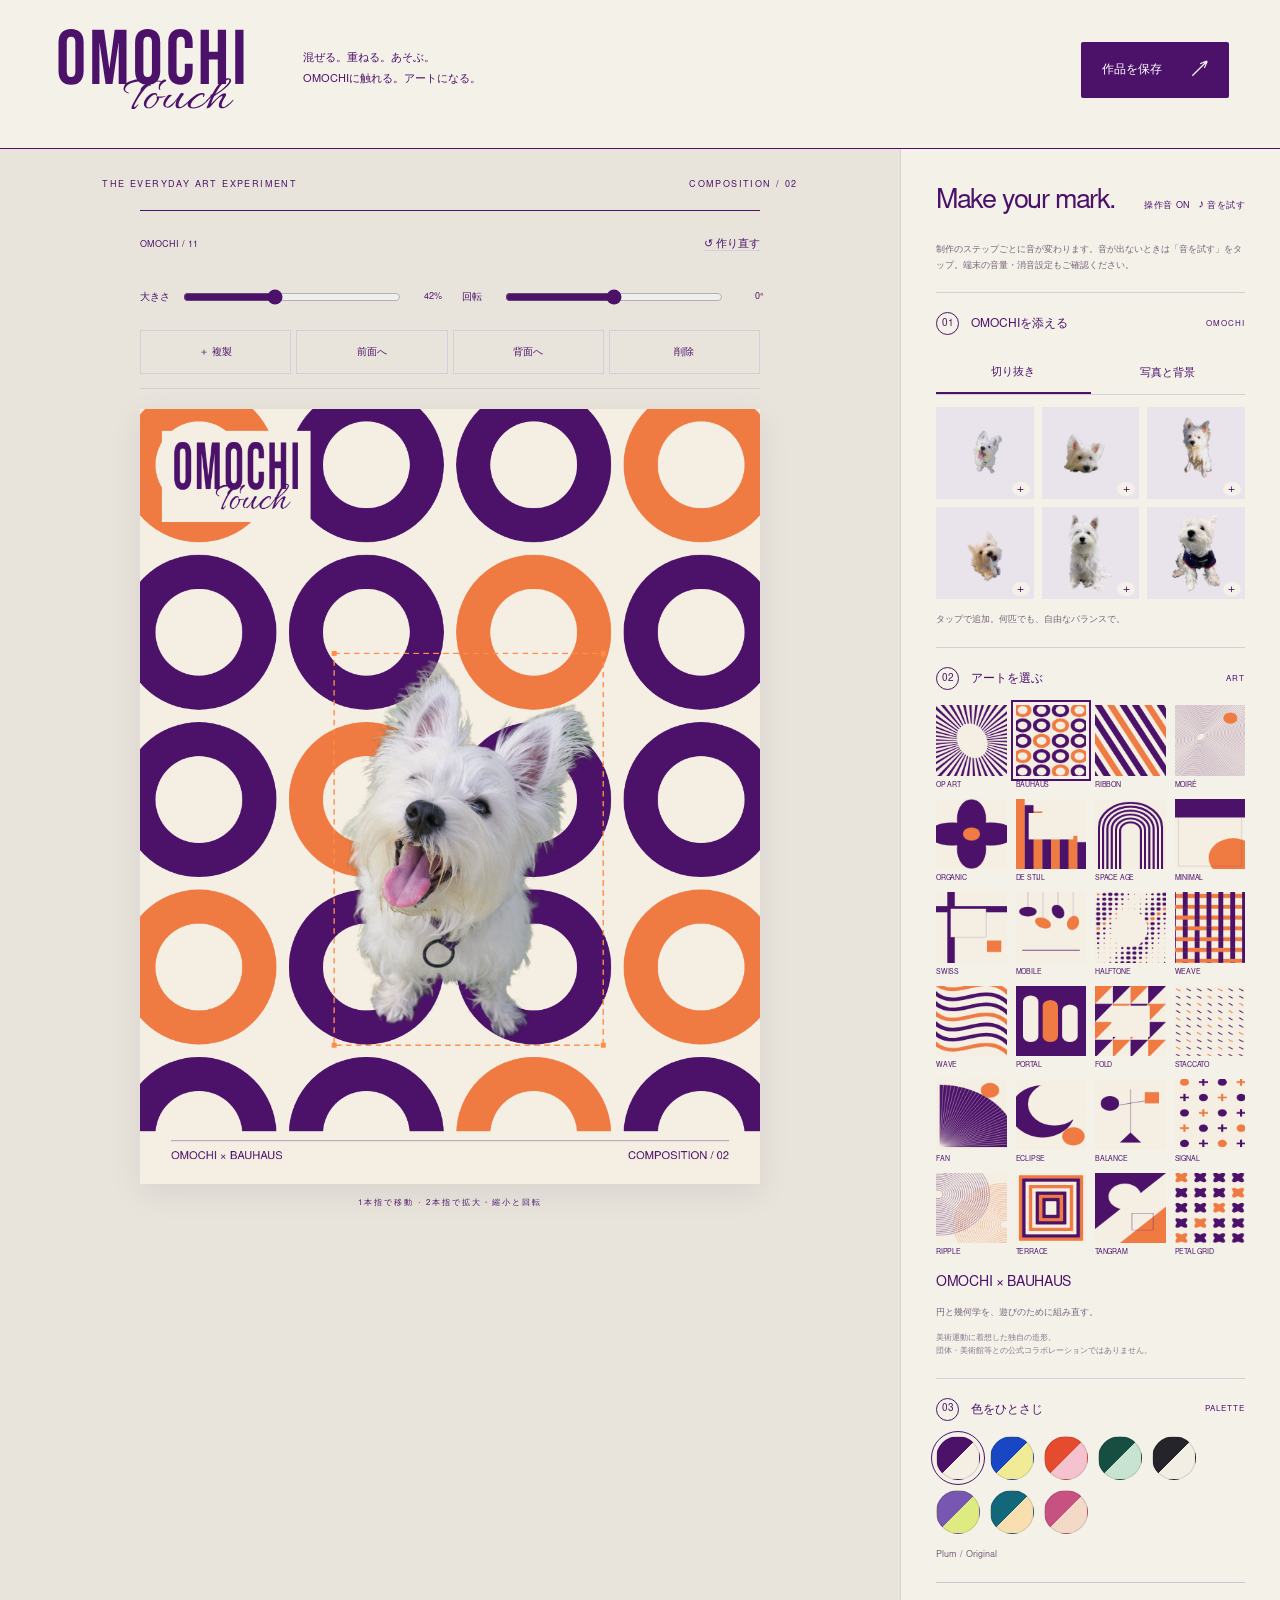
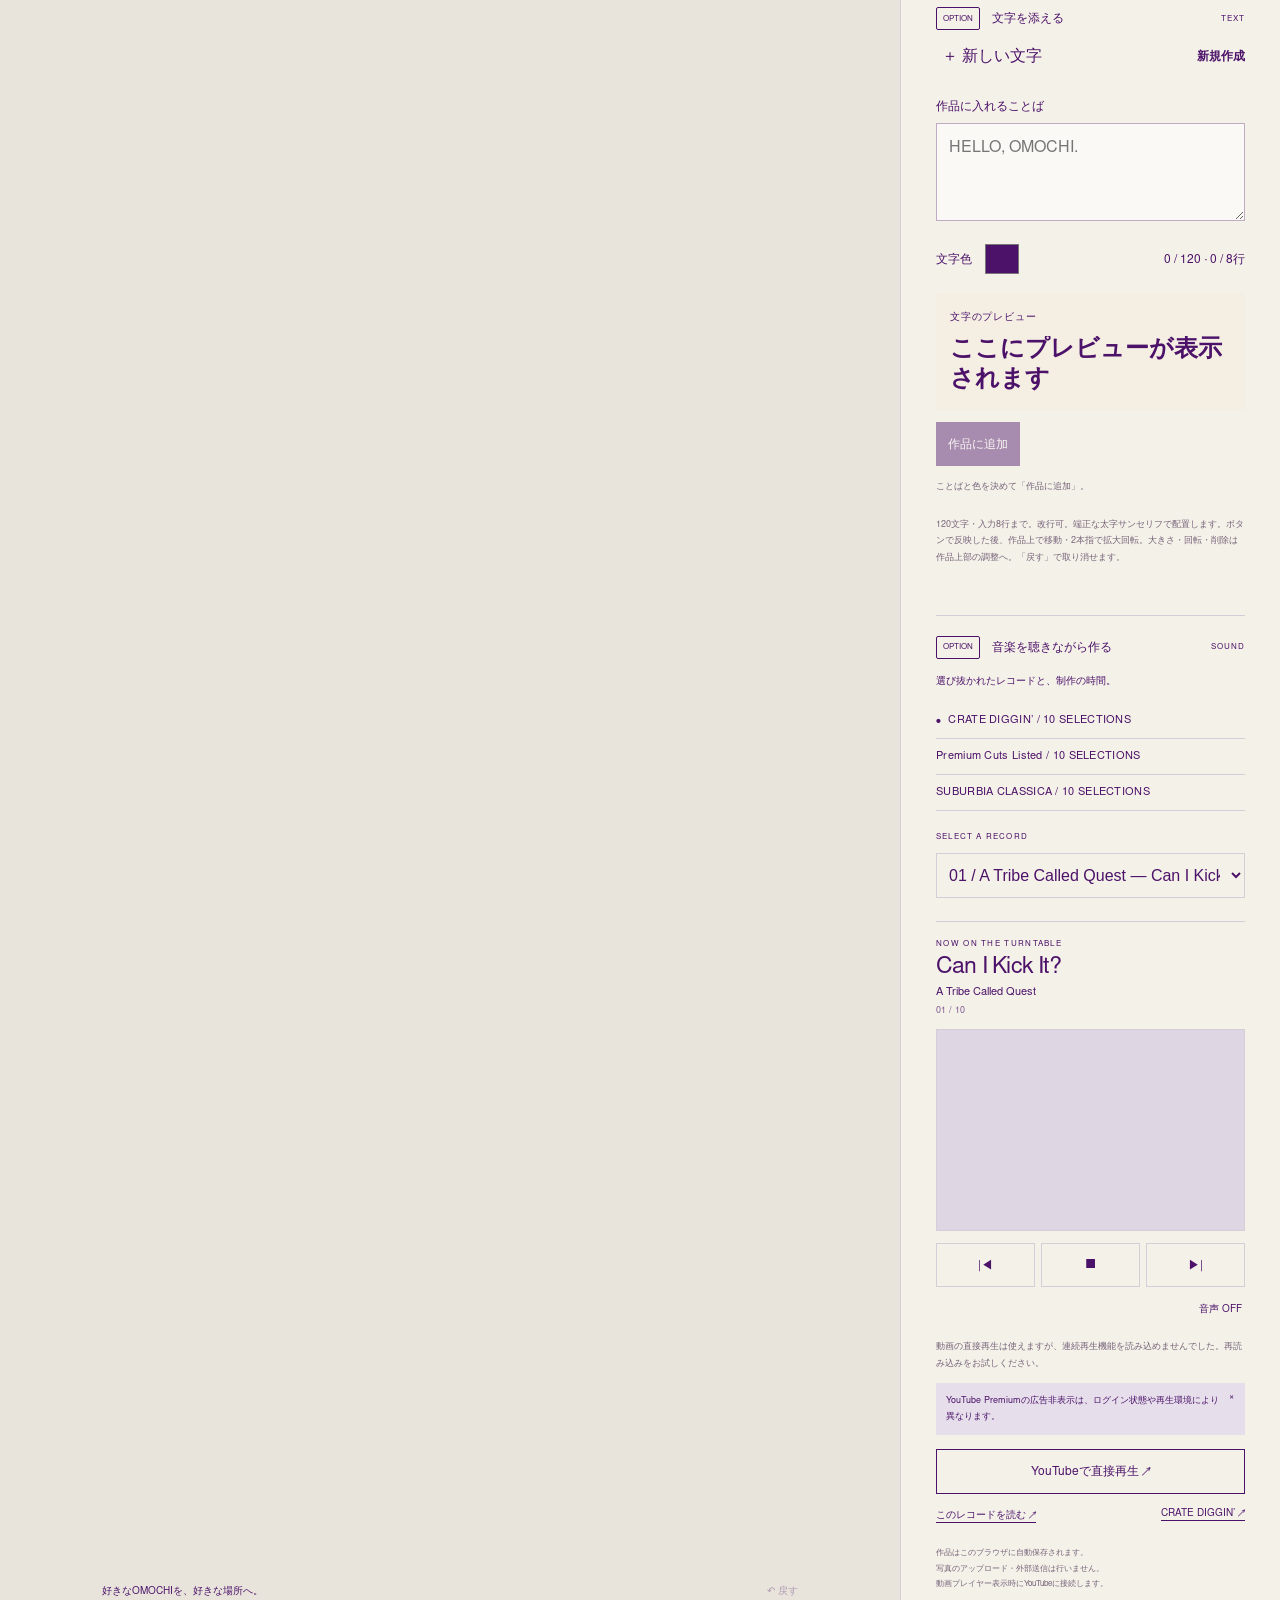
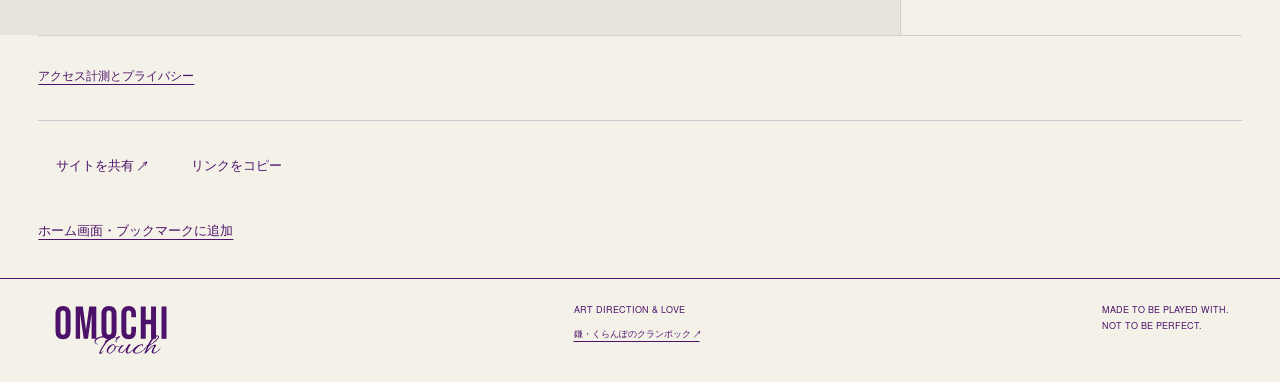
==== commit ef9ad48e: "Install the exact supplied Google tag in head and remove duplicate dynamic configuration" ====
--- a/index.html
+++ b/index.html
@@ -11,12 +11,35 @@
     <link rel="stylesheet" href="style.css?v=20261029-14" />
     <meta
       http-equiv="Content-Security-Policy"
-      content="default-src 'self'; script-src 'self' https://www.youtube.com https://www.googletagmanager.com 'sha256-J+r1UJ6Q9WfO/IqdD1duCTocOBz+OaVF11JnQKe06K4='; style-src 'self' 'unsafe-inline'; img-src 'self' data: blob: https://*.google-analytics.com https://*.googletagmanager.com; font-src 'self'; frame-src https://www.youtube-nocookie.com https://www.youtube.com; connect-src 'self' https://*.google-analytics.com https://*.analytics.google.com https://*.googletagmanager.com; object-src 'none'; base-uri 'self'; form-action 'none'"
+      content="default-src 'self'; script-src 'self' https://www.youtube.com https://www.googletagmanager.com 'sha256-Ec1Imlbk+c0eIxxPWwqwPwBGjyn3kYV1yXY3NG6+aEY=' 'sha256-F28V1XHvCzMB9n3O5Qnp8rL+038M8E7qcaIavEBefC4=' 'sha256-J+r1UJ6Q9WfO/IqdD1duCTocOBz+OaVF11JnQKe06K4='; style-src 'self' 'unsafe-inline'; img-src 'self' data: blob: https://*.google-analytics.com https://*.googletagmanager.com; font-src 'self'; frame-src https://www.youtube-nocookie.com https://www.youtube.com; connect-src 'self' https://*.google-analytics.com https://*.analytics.google.com https://*.googletagmanager.com; object-src 'none'; base-uri 'self'; form-action 'none'"
     />
     <meta
       name="description"
       content="白いウェスティ、OMOCHIとつくるアート。24の造形と8つの配色、写真と音楽を自由に重ねるインタラクティブな遊び場。"
     />
+
+    <!-- Preserve an existing analytics opt-out before loading the Google tag. -->
+    <script>
+      try {
+        window['ga-disable-G-Z6WH0VTYBB'] =
+          localStorage.getItem('omochi-touch-analytics-consent') === 'no';
+      } catch (_) {}
+      window.dataLayer = window.dataLayer || [];
+      (function () { window.dataLayer.push(arguments); })('set', {
+        allow_google_signals: false,
+        allow_ad_personalization_signals: false,
+        page_location: 'https://djnaoyaman.github.io/omochi-touch/',
+        page_referrer: ''
+      });
+    </script>
+    <!-- Google tag (gtag.js) -->
+    <script async src="https://www.googletagmanager.com/gtag/js?id=G-Z6WH0VTYBB"></script>
+    <script>
+      window.dataLayer = window.dataLayer || [];
+      function gtag(){dataLayer.push(arguments);}
+      gtag('js', new Date());
+      gtag('config', 'G-Z6WH0VTYBB');
+    </script>
     <link rel="canonical" href="https://djnaoyaman.github.io/omochi-touch/" />
     <meta name="robots" content="index,follow" />
     <meta name="referrer" content="strict-origin-when-cross-origin" />
@@ -283,24 +306,11 @@
       </aside>
     </main>
     <details class="analytics-choice">
-      <summary>計測とプライバシー</summary>
-      <p>
-        サイト改善のため、Google
-        Analyticsでページ閲覧や機能の利用状況を計測できます（任意）。写真・作品画像・入力した文字・配置情報は送信しません。許可しなくてもすべての制作機能を使えます。
-      </p>
-      <p>
-        許可した場合はGoogleに利用状況や端末等の情報が送信され、Cookieが使われます。広告向けの連携は無効にしています。ここからいつでも変更できます。<a
-          href="https://policies.google.com/privacy"
-          target="_blank"
-          rel="noopener"
-          >Googleのプライバシーポリシー ↗</a
-        >
-      </p>
-      <div>
-        <button id="allowAnalytics">計測を許可する</button
-        ><button id="denyAnalytics">計測を許可しない</button>
-      </div>
-      <p id="analyticsStatus" role="status">アクセス計測 OFF（未選択）</p>
+      <summary>アクセス計測とプライバシー</summary>
+      <p>Google Analytics（G-Z6WH0VTYBB）を使用し、ページ閲覧や機能の利用状況を計測します。Googleタグはページを開いた時に読み込まれ、端末等の情報やCookieが利用されます。写真・作品画像・入力した文字・配置情報は送信しません。広告向けの連携は無効です。</p>
+      <p>このブラウザの計測は下のボタンで停止・再開できます。停止しても制作機能はすべて使えます。過去に「許可しない」を選んだ設定も引き継ぎます。停止中もGoogleタグのファイル自体は読み込まれます。すでに送信されたデータはここでは削除されません。<a href="https://policies.google.com/privacy" target="_blank" rel="noopener">Googleのプライバシーポリシー ↗</a></p>
+      <div><button id="allowAnalytics">計測を再開する</button><button id="denyAnalytics">計測を停止する</button></div>
+      <p id="analyticsStatus" role="status">アクセス計測の設定を確認しています</p>
     </details>
     <section class="site-utility" aria-label="サイトの共有と使い方">
       <div>
@@ -371,6 +381,6 @@
     <script src="music.js?v=20261029-15"></script>
     <script src="sound.js?v=20261029-9"></script>
     <script src="launch.js?v=20261029-6"></script>
-    <script src="analytics.js?v=20261029-9"></script>
+    <script src="analytics.js?v=20261029-16"></script>
   </body>
 </html>
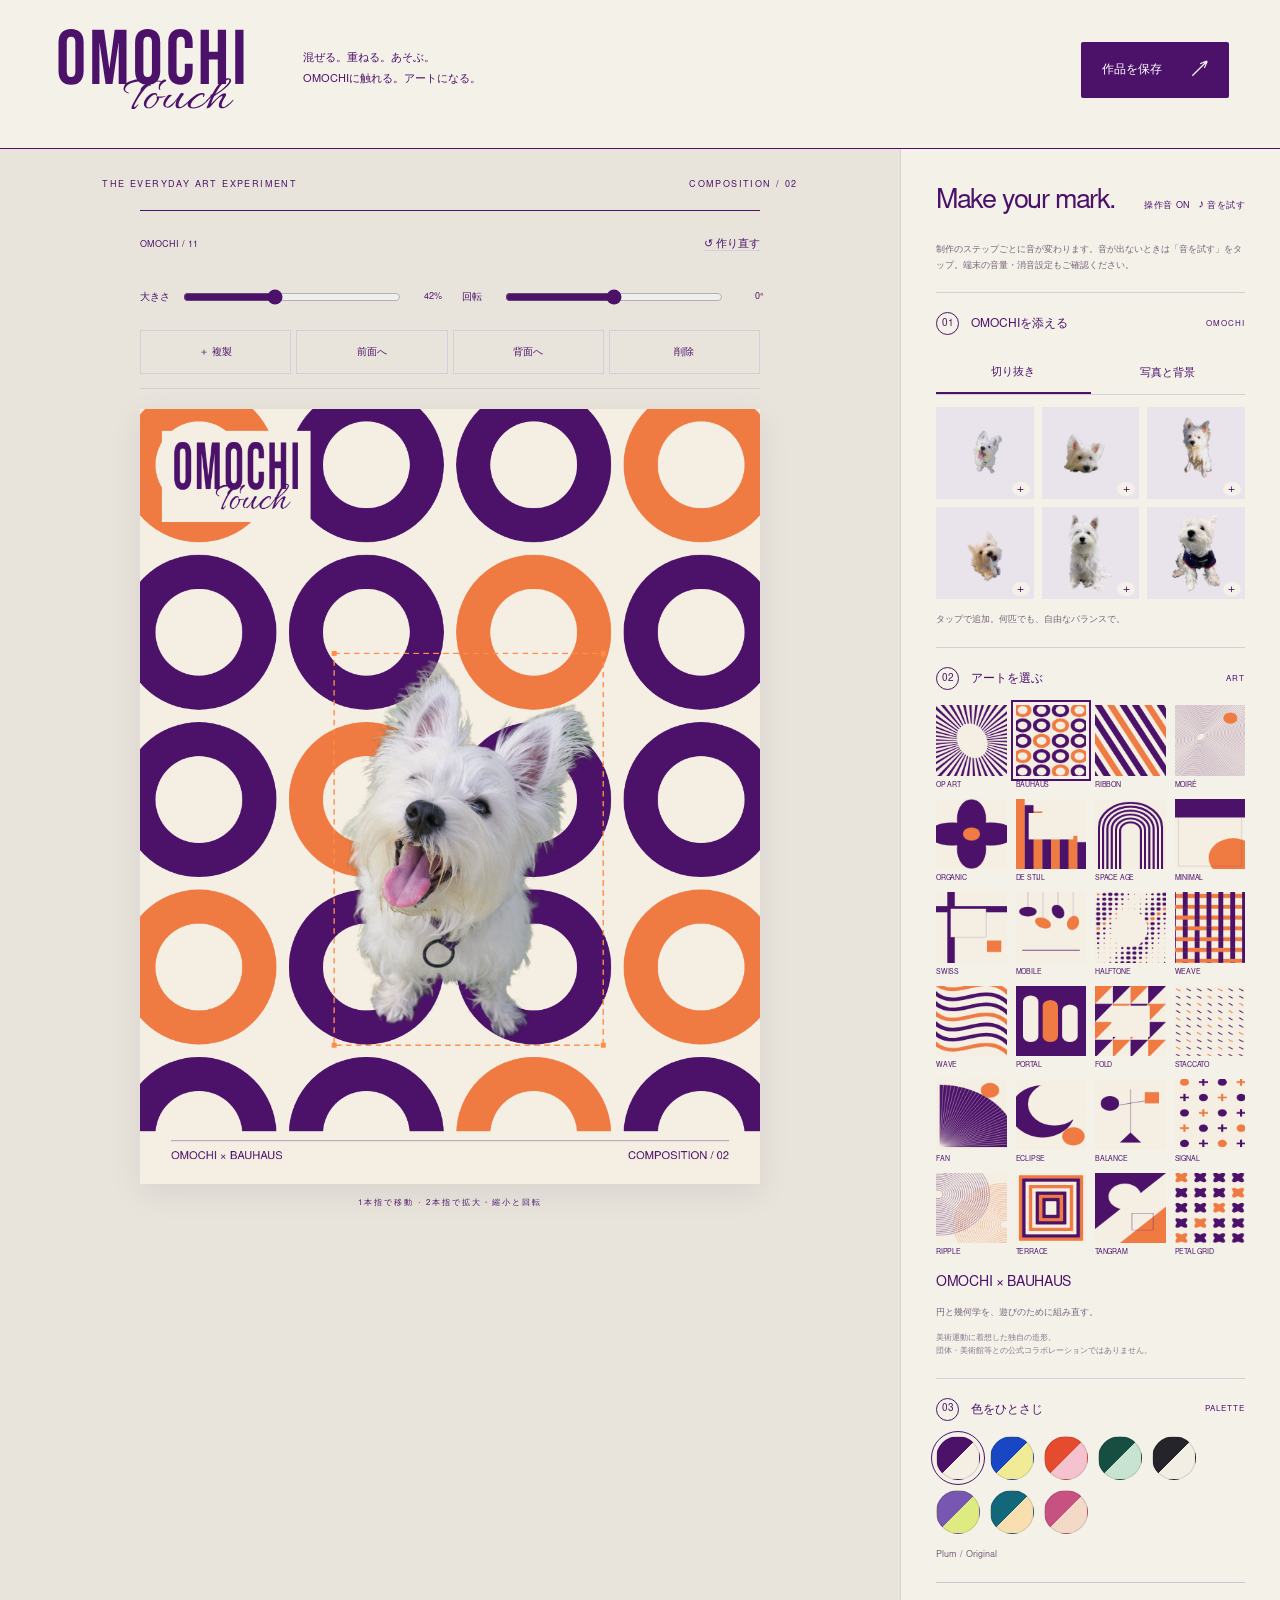
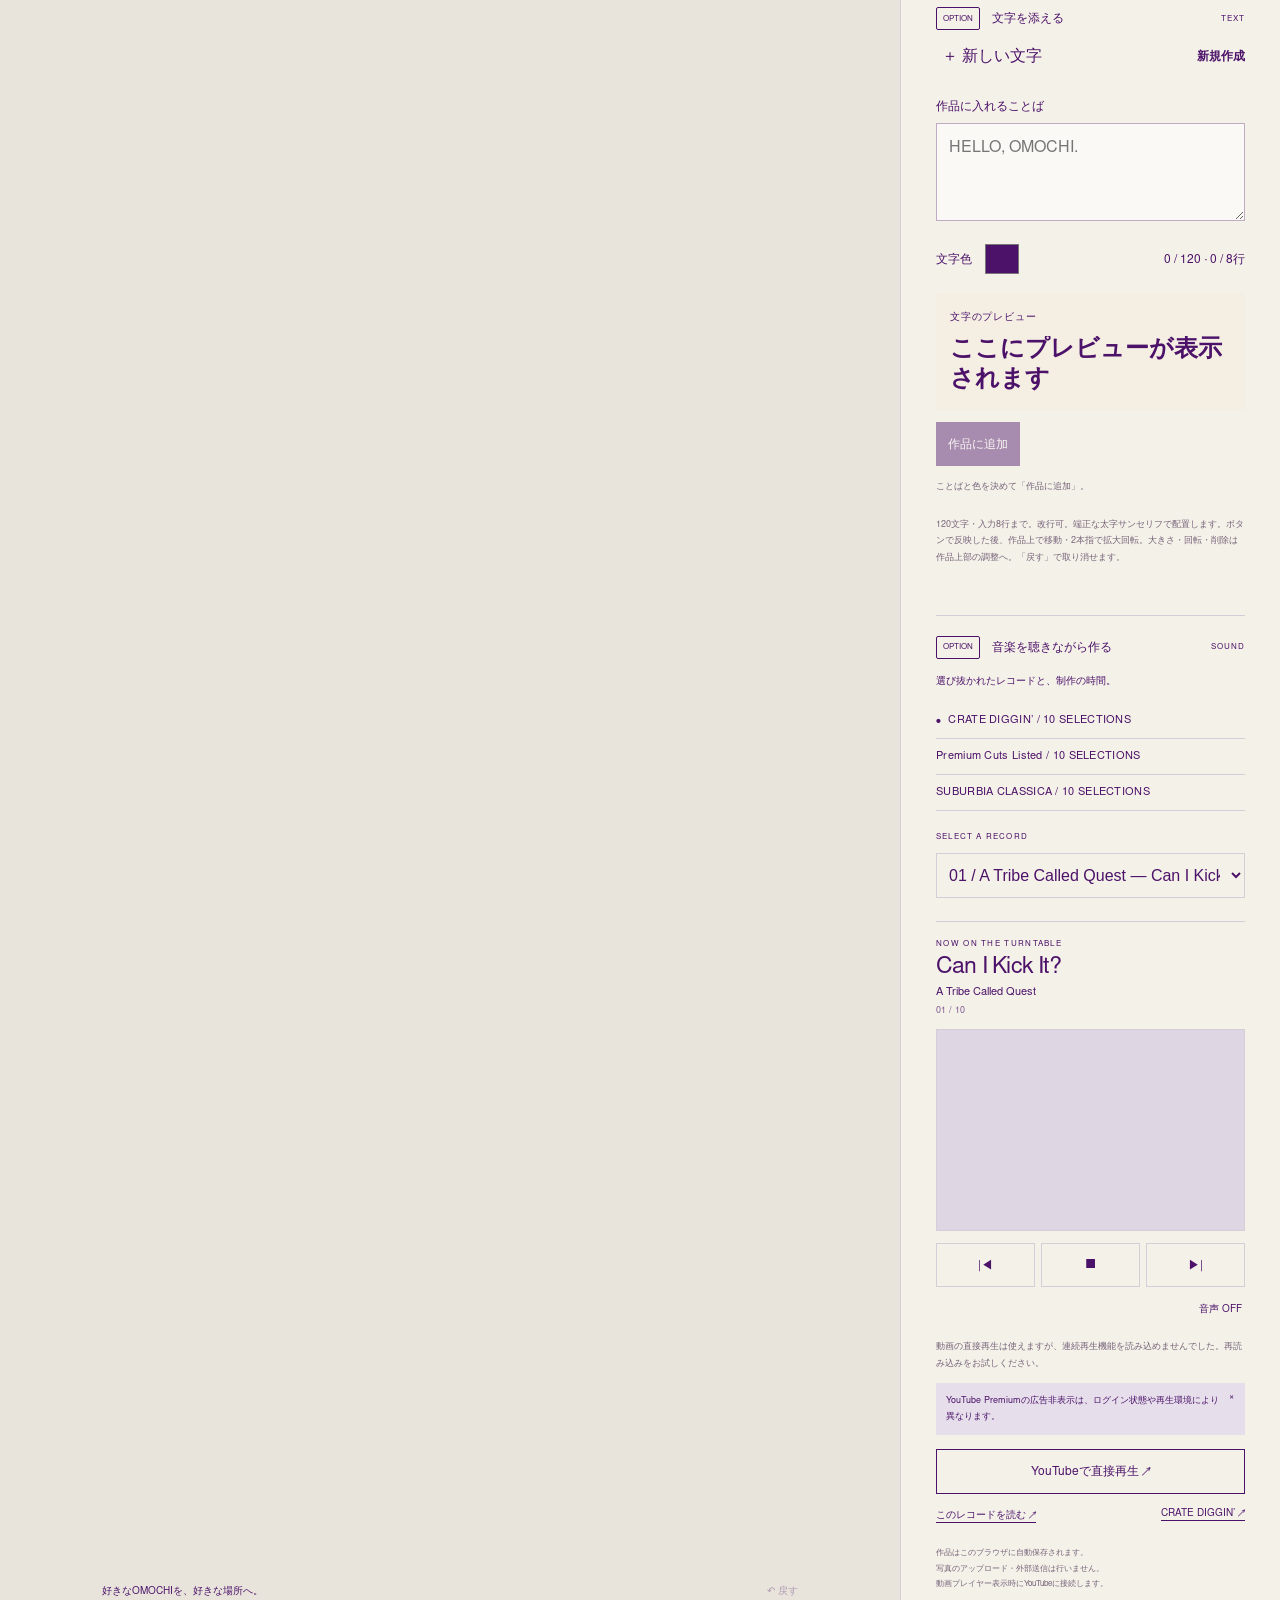
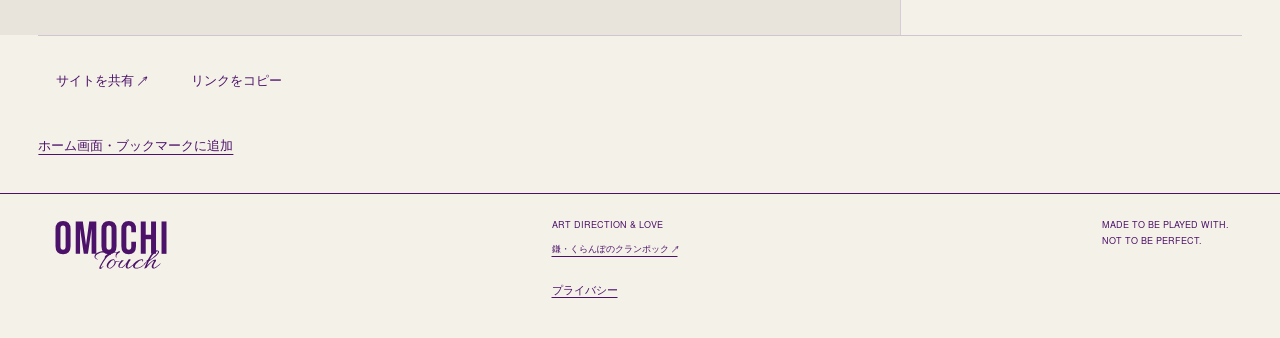
==== commit f123df7c: "Move privacy settings into a quiet footer disclosure" ====
--- a/index.html
+++ b/index.html
@@ -88,7 +88,7 @@
     <link rel="mask-icon" href="assets/safari-pinned-tab.svg" color="#4c1269" />
     <link rel="manifest" href="site.webmanifest" />
     <meta name="apple-mobile-web-app-title" content="OMOCHI" />
-    <link rel="stylesheet" href="launch.css?v=20261029-9" />
+    <link rel="stylesheet" href="launch.css?v=20261029-17" />
     <script type="application/ld+json">
       {
         "@context": "https://schema.org",
@@ -305,13 +305,7 @@
         </p>
       </aside>
     </main>
-    <details class="analytics-choice">
-      <summary>アクセス計測とプライバシー</summary>
-      <p>Google Analytics（G-Z6WH0VTYBB）を使用し、ページ閲覧や機能の利用状況を計測します。Googleタグはページを開いた時に読み込まれ、端末等の情報やCookieが利用されます。写真・作品画像・入力した文字・配置情報は送信しません。広告向けの連携は無効です。</p>
-      <p>このブラウザの計測は下のボタンで停止・再開できます。停止しても制作機能はすべて使えます。過去に「許可しない」を選んだ設定も引き継ぎます。停止中もGoogleタグのファイル自体は読み込まれます。すでに送信されたデータはここでは削除されません。<a href="https://policies.google.com/privacy" target="_blank" rel="noopener">Googleのプライバシーポリシー ↗</a></p>
-      <div><button id="allowAnalytics">計測を再開する</button><button id="denyAnalytics">計測を停止する</button></div>
-      <p id="analyticsStatus" role="status">アクセス計測の設定を確認しています</p>
-    </details>
+
     <section class="site-utility" aria-label="サイトの共有と使い方">
       <div>
         <button id="shareSite">サイトを共有 ↗</button
@@ -344,22 +338,20 @@
       </p></noscript
     >
     <footer>
-      <span
-        ><img
-          class="footer-wordmark"
-          src="assets/omochi-touch-header-purple.svg"
-          width="640"
-          height="294"
-          alt="OMOCHI TOUCH" /></span
-      ><span
-        >ART DIRECTION & LOVE<br /><a
-          href="https://djnaoyaman.github.io/kuranpo/"
-          target="_blank"
-          rel="noopener"
-          class="credit-link"
-          >鎌・くらんぽのクランポック ↗</a
-        ></span
-      ><span>MADE TO BE PLAYED WITH.<br />NOT TO BE PERFECT.</span>
+      <span><img class="footer-wordmark" src="assets/omochi-touch-header-purple.svg" width="640" height="294" alt="OMOCHI TOUCH" /></span>
+      <div class="footer-credit">
+        ART DIRECTION & LOVE<br />
+        <a href="https://djnaoyaman.github.io/kuranpo/" target="_blank" rel="noopener" class="credit-link">鎌・くらんぽのクランポック ↗</a>
+        <details class="analytics-choice">
+          <summary>プライバシー</summary>
+          <p>利用状況の把握にGoogle Analyticsを使用します。写真・入力した文字・作品は送信しません。広告向け連携は無効です。</p>
+          <p>このブラウザの計測は停止できます。停止中もGoogleタグは読み込まれますが、制作機能に影響はありません。過去に送信したデータは削除されません。</p>
+          <div><button id="allowAnalytics">計測を再開</button><button id="denyAnalytics">計測を停止</button></div>
+          <p id="analyticsStatus" role="status">設定を確認しています</p>
+          <a href="https://policies.google.com/privacy" target="_blank" rel="noopener">Googleのプライバシーポリシー ↗</a>
+        </details>
+      </div>
+      <span>MADE TO BE PLAYED WITH.<br />NOT TO BE PERFECT.</span>
     </footer>
     <dialog id="downloadDialog">
       <button id="closeDialog" class="close" aria-label="閉じる">×</button>
--- a/launch.css
+++ b/launch.css
@@ -274,34 +274,41 @@
   }
 }
 
-.analytics-choice {
-  margin: 0 3vw;
-  padding: 20px 0;
-  border-top: 1px solid var(--line);
-  font-size: 12px;
-  line-height: 1.8;
-}
-.analytics-choice summary {
+/* Quiet footer disclosure: no banner or separate full-width panel. */
+.footer-credit {
+  max-width: 340px;
+  min-width: 170px;
+}
+footer .analytics-choice {
+  margin: 4px 0 0;
+  padding: 0;
+  border: 0;
+  font-size: 11px;
+  line-height: 1.7;
+}
+footer .analytics-choice summary {
   cursor: pointer;
   min-height: 44px;
   display: flex;
   align-items: center;
+  width: fit-content;
   text-decoration: underline;
-  text-underline-offset: 4px;
-}
-.analytics-choice p {
-  max-width: 680px;
-}
-.analytics-choice button {
-  min-height: 44px;
-  padding: 10px 16px;
+  text-underline-offset: 3px;
+}
+footer .analytics-choice p {
+  margin: 8px 0;
+}
+footer .analytics-choice button {
+  min-height: 44px;
+  padding: 8px 10px;
+  margin: 0 6px 0 0;
+  font-size: 11px;
   border: 1px solid var(--line);
-  margin: 4px 8px 4px 0;
-}
-.analytics-choice button[aria-pressed="true"] {
-  background: var(--ink);
-  color: white;
-}
-.analytics-choice a {
+}
+footer .analytics-choice button[aria-pressed="true"] {
+  text-decoration: underline;
+  text-underline-offset: 3px;
+}
+footer .analytics-choice a {
   color: inherit;
 }
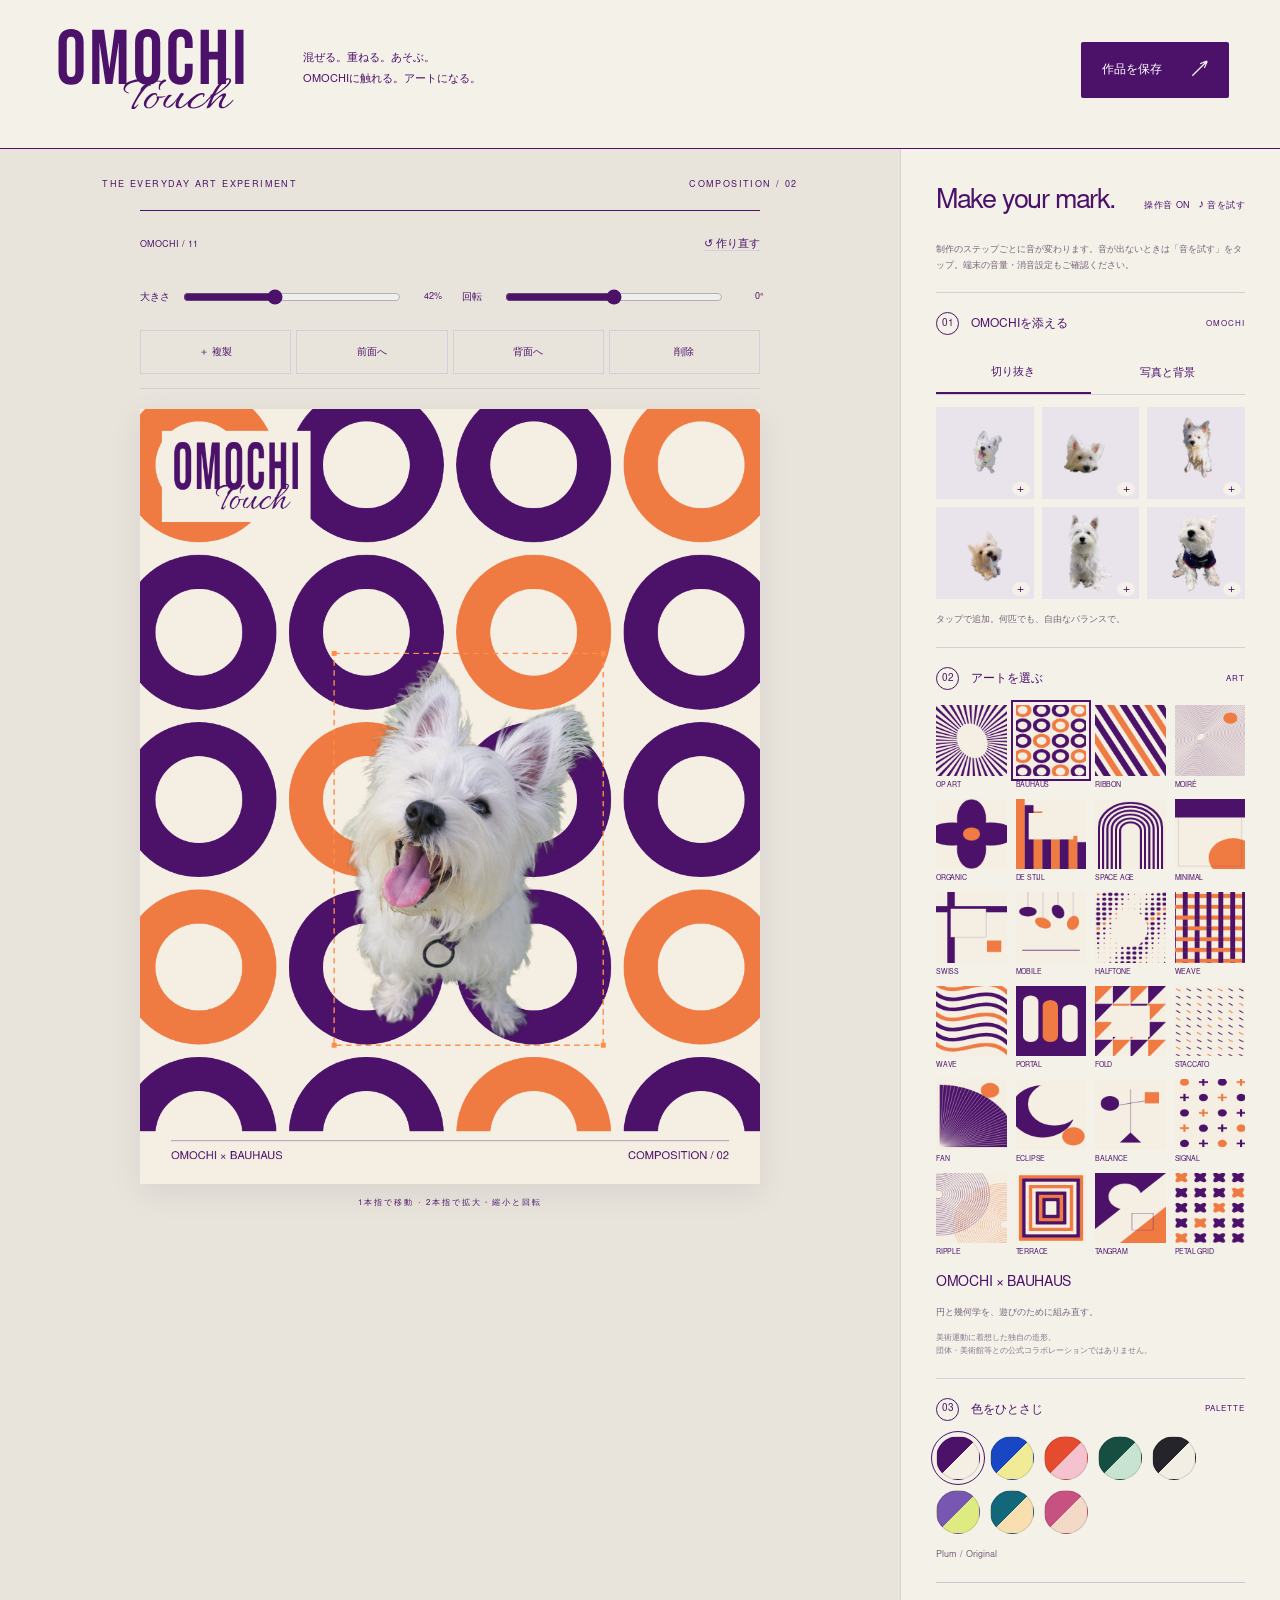
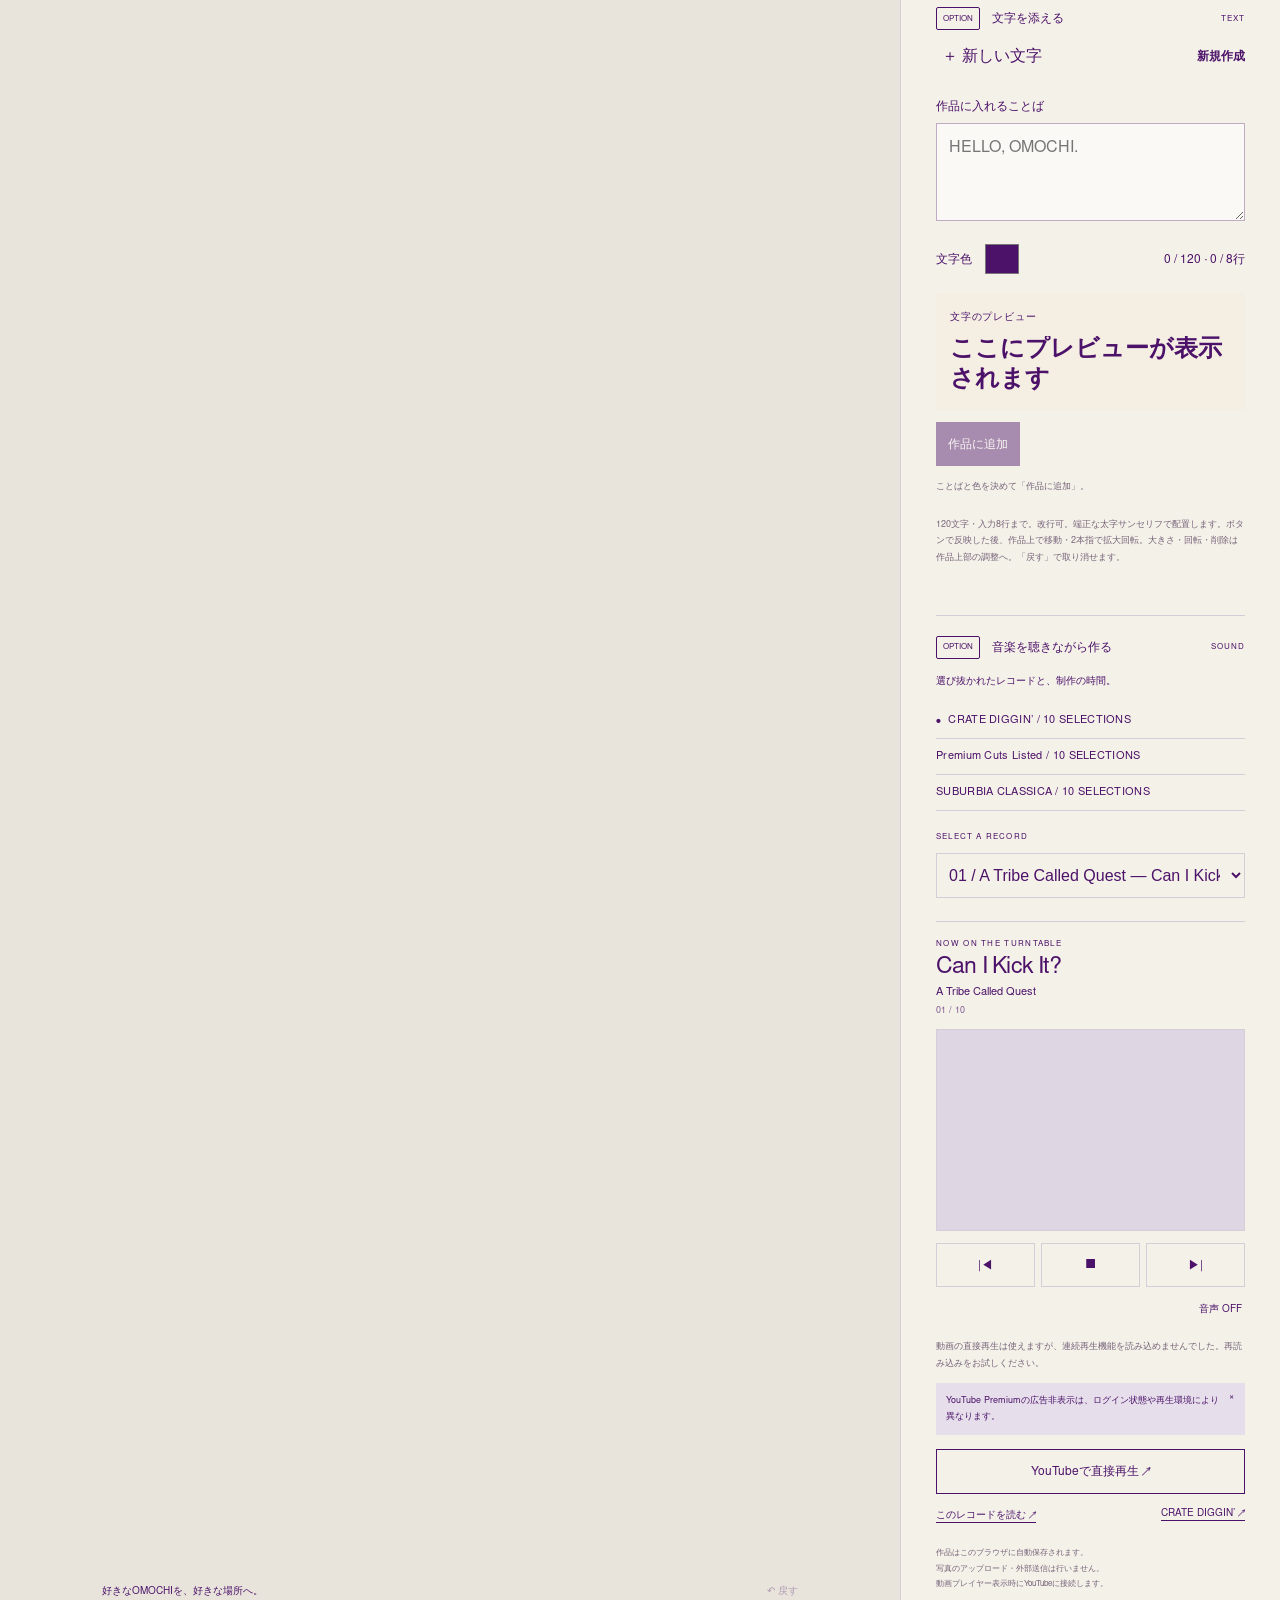
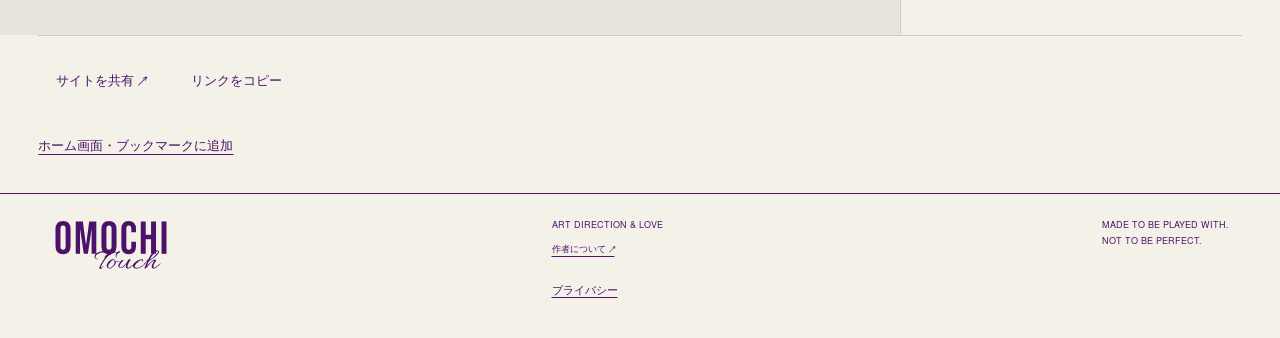
==== commit a467e780: "Link the compact creator credit to the central profile" ====
--- a/index.html
+++ b/index.html
@@ -89,23 +89,7 @@
     <link rel="manifest" href="site.webmanifest" />
     <meta name="apple-mobile-web-app-title" content="OMOCHI" />
     <link rel="stylesheet" href="launch.css?v=20261029-17" />
-    <script type="application/ld+json">
-      {
-        "@context": "https://schema.org",
-        "@type": "WebApplication",
-        "name": "OMOCHI TOUCH",
-        "url": "https://djnaoyaman.github.io/omochi-touch/",
-        "description": "白いウェスティ、OMOCHIとつくるアート。24の造形と8つの配色、写真と音楽を自由に重ねるインタラクティブな遊び場。",
-        "applicationCategory": "DesignApplication",
-        "operatingSystem": "Any",
-        "inLanguage": "ja",
-        "creator": {
-          "@type": "Organization",
-          "name": "鎌・くらんぽのクランポック",
-          "url": "https://djnaoyaman.github.io/kuranpo/"
-        }
-      }
-    </script>
+    <script type="application/ld+json">{"@context":"https://schema.org","@type":"WebApplication","name":"OMOCHI TOUCH","url":"https://djnaoyaman.github.io/omochi-touch/","description":"白いウェスティ、OMOCHIとつくるアート。24の造形と8つの配色、写真と音楽を自由に重ねるインタラクティブな遊び場。","applicationCategory":"DesignApplication","operatingSystem":"Any","inLanguage":"ja","creator":{"@type":"Person","name":"宮崎直哉","url":"https://djnaoyaman.github.io/profile.html"},"dateModified":"2026-10-31"}</script>
   </head>
   <body>
     <a class="skip-link" href="#main">作品づくりへ進む</a>
@@ -341,7 +325,7 @@
       <span><img class="footer-wordmark" src="assets/omochi-touch-header-purple.svg" width="640" height="294" alt="OMOCHI TOUCH" /></span>
       <div class="footer-credit">
         ART DIRECTION & LOVE<br />
-        <a href="https://djnaoyaman.github.io/kuranpo/" target="_blank" rel="noopener" class="credit-link">鎌・くらんぽのクランポック ↗</a>
+        <a href="https://djnaoyaman.github.io/profile.html" target="_blank" rel="noopener" class="credit-link">作者について ↗</a>
         <details class="analytics-choice">
           <summary>プライバシー</summary>
           <p>利用状況の把握にGoogle Analyticsを使用します。写真・入力した文字・作品は送信しません。広告向け連携は無効です。</p>
@@ -367,7 +351,7 @@
       ><button id="shareImage" hidden>画像を共有・保存 ↗</button
       ><a id="openImage" target="_blank" rel="noopener">画像だけを開く ↗</a>
     </dialog>
-    <script src="assets.js?v=20261029-11"></script>
+    <script src="assets.js?v=20261030-18"></script>
     <script src="app.js?v=20261029-14"></script>
     <script src="music-data.js?v=20261029-5"></script>
     <script src="music.js?v=20261029-15"></script>
@@ -376,3 +360,4 @@
     <script src="analytics.js?v=20261029-16"></script>
   </body>
 </html>
+
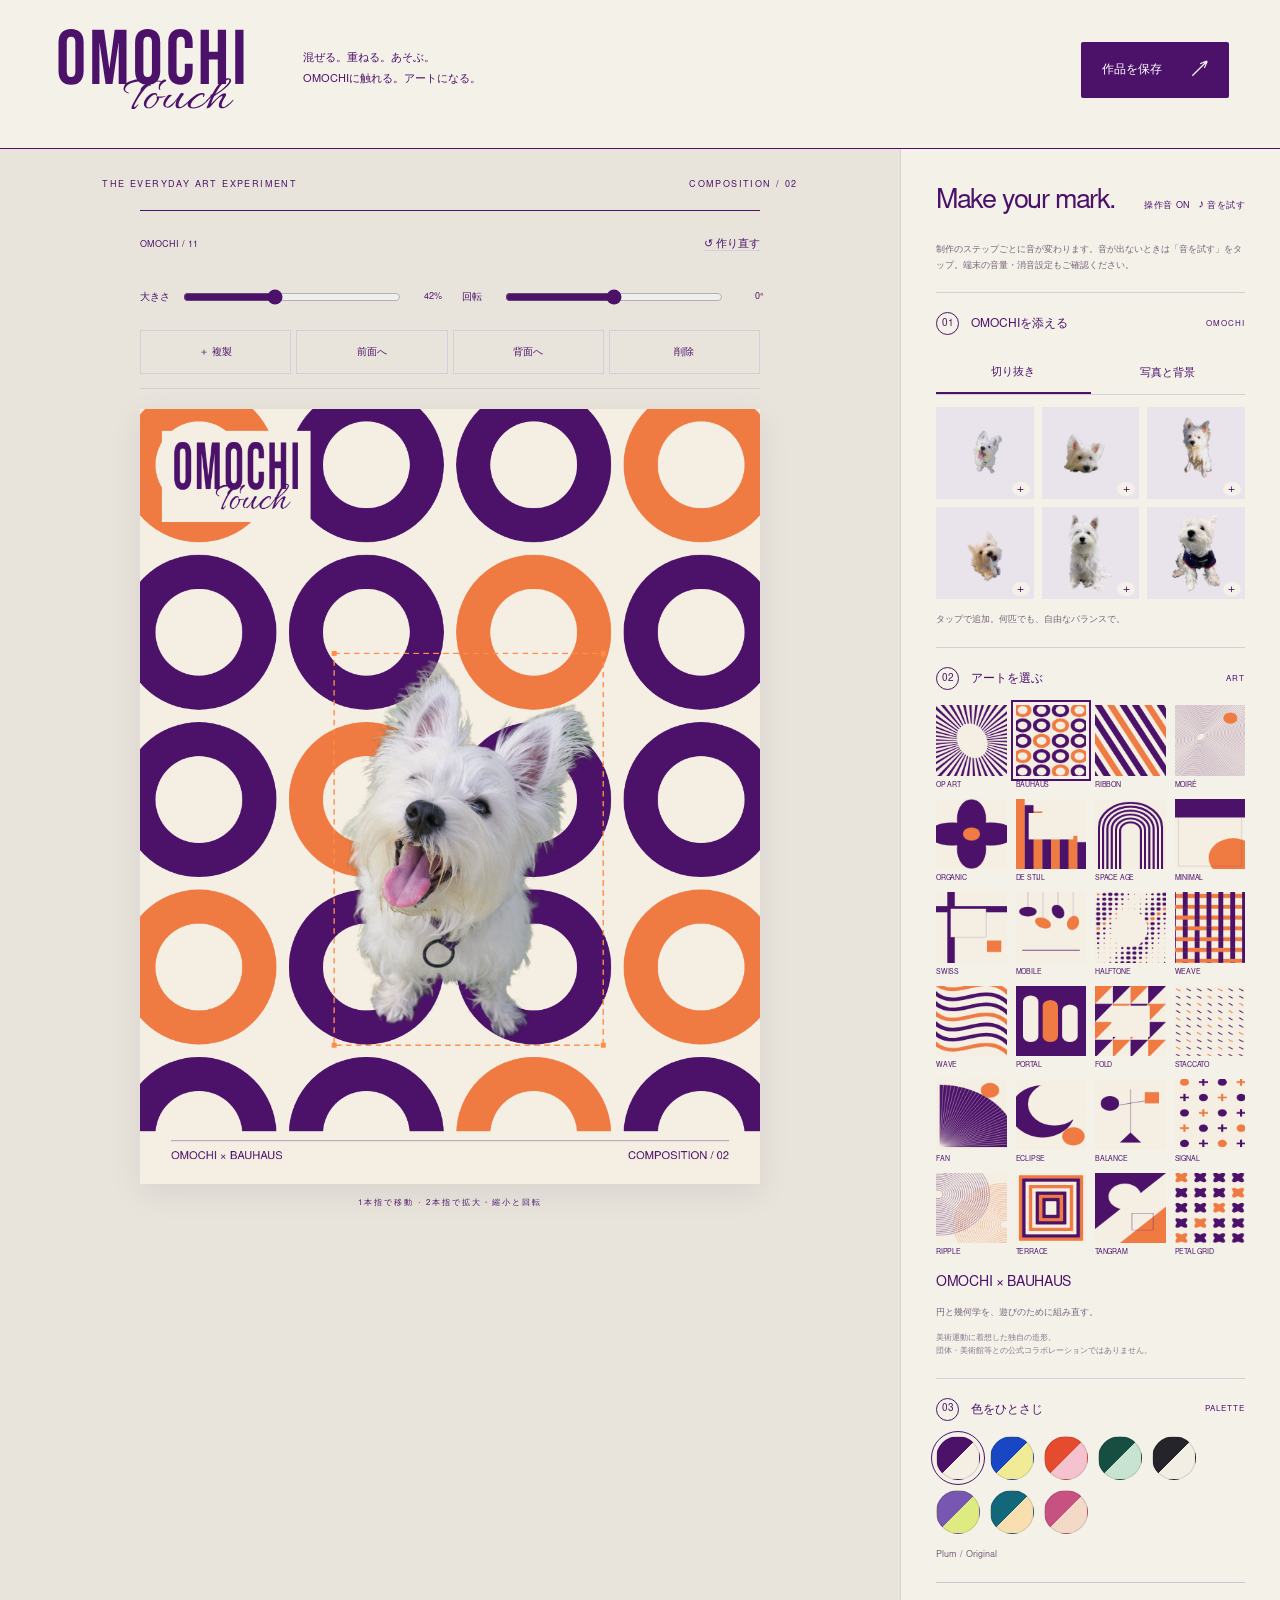
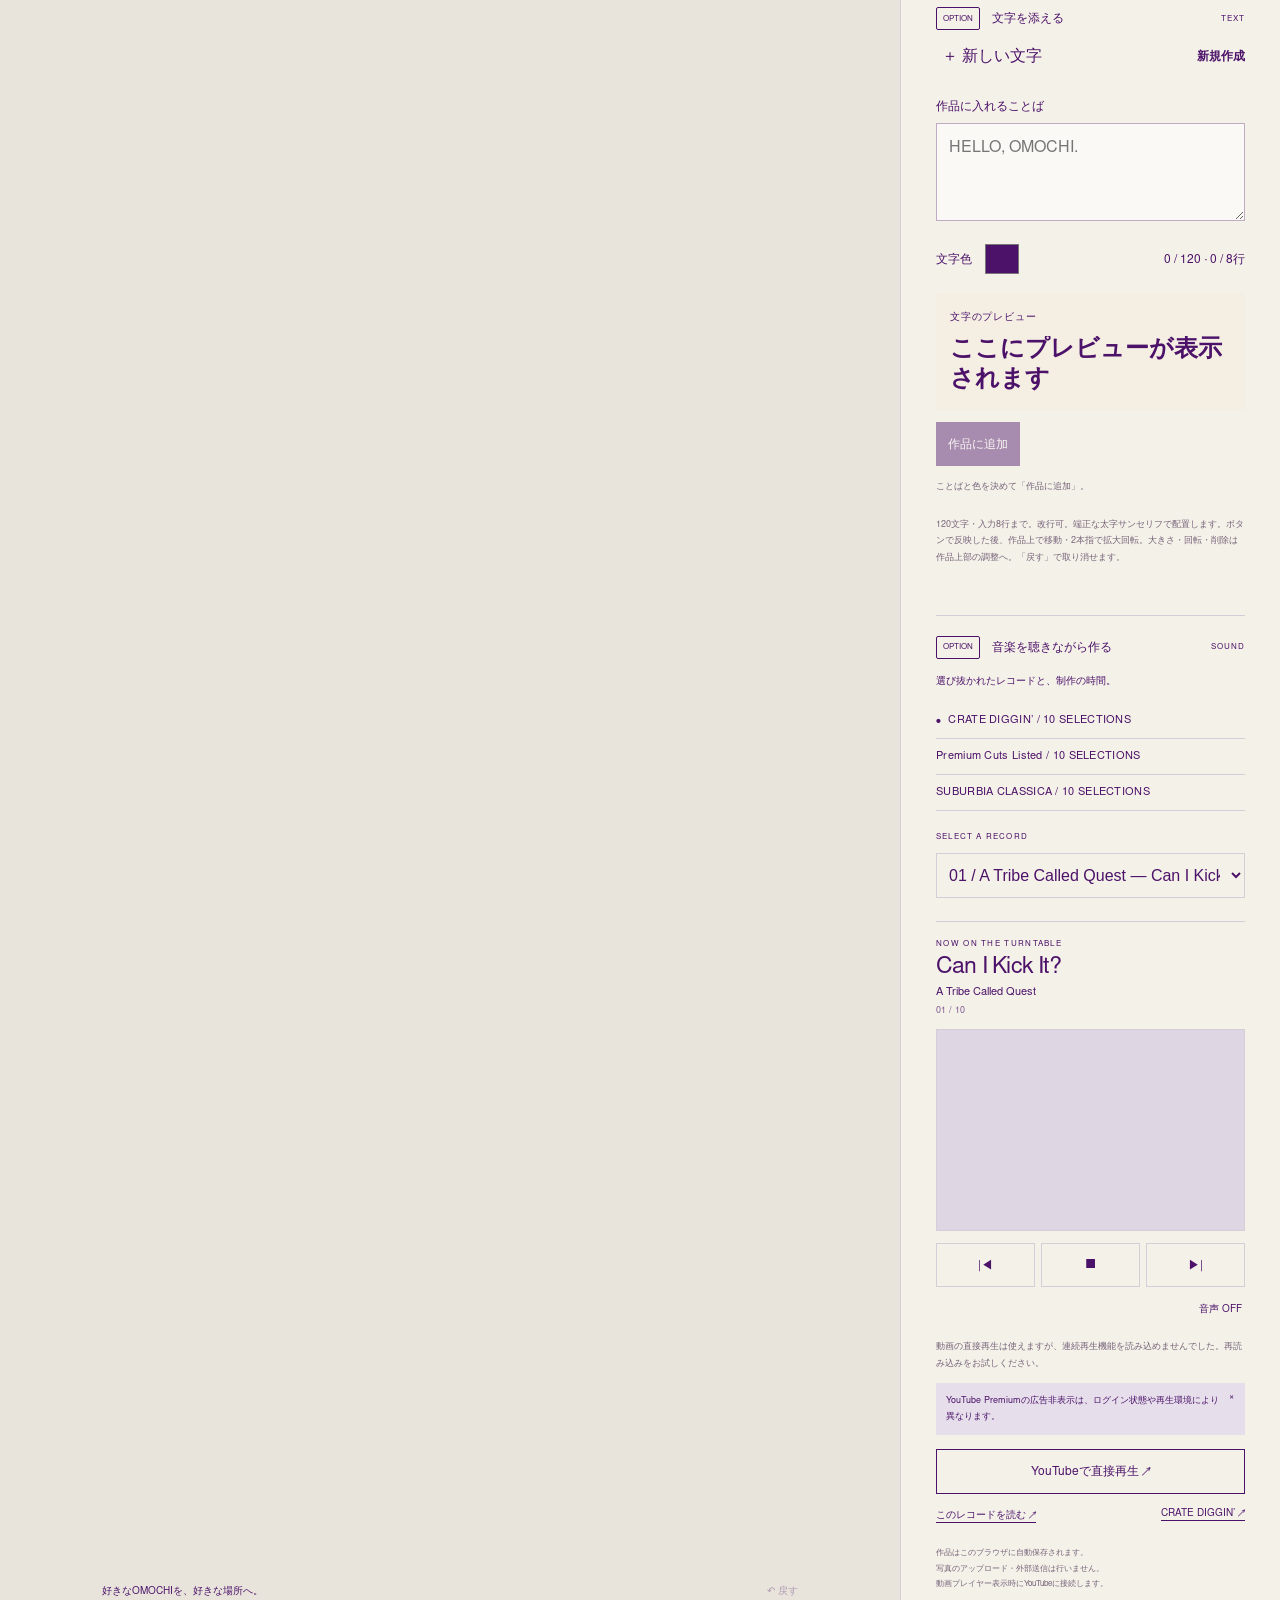
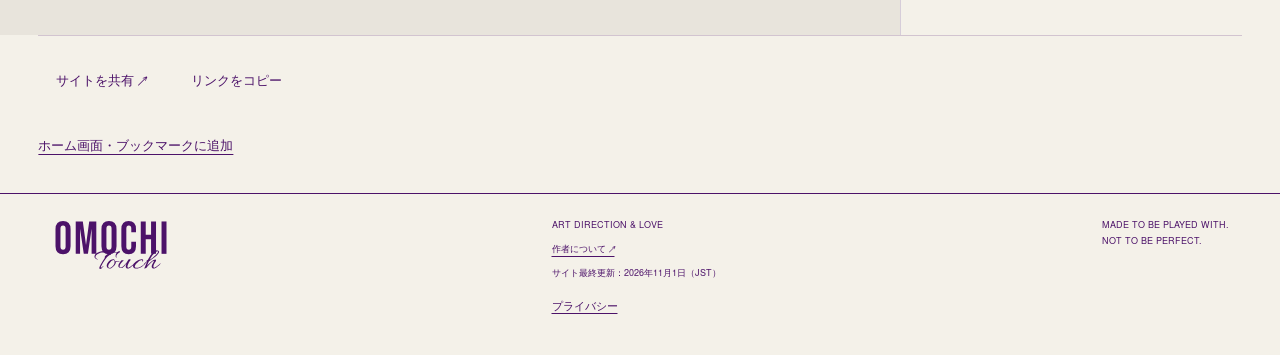
==== commit 436f06af: "Show and verify the actual site update date in JST" ====
--- a/index.html
+++ b/index.html
@@ -326,6 +326,7 @@
       <div class="footer-credit">
         ART DIRECTION & LOVE<br />
         <a href="https://djnaoyaman.github.io/profile.html" target="_blank" rel="noopener" class="credit-link">作者について ↗</a>
+        <div class="site-update">サイト最終更新：<time data-site-updated datetime="2026-11-01">2026年11月1日（JST）</time></div>
         <details class="analytics-choice">
           <summary>プライバシー</summary>
           <p>利用状況の把握にGoogle Analyticsを使用します。写真・入力した文字・作品は送信しません。広告向け連携は無効です。</p>
